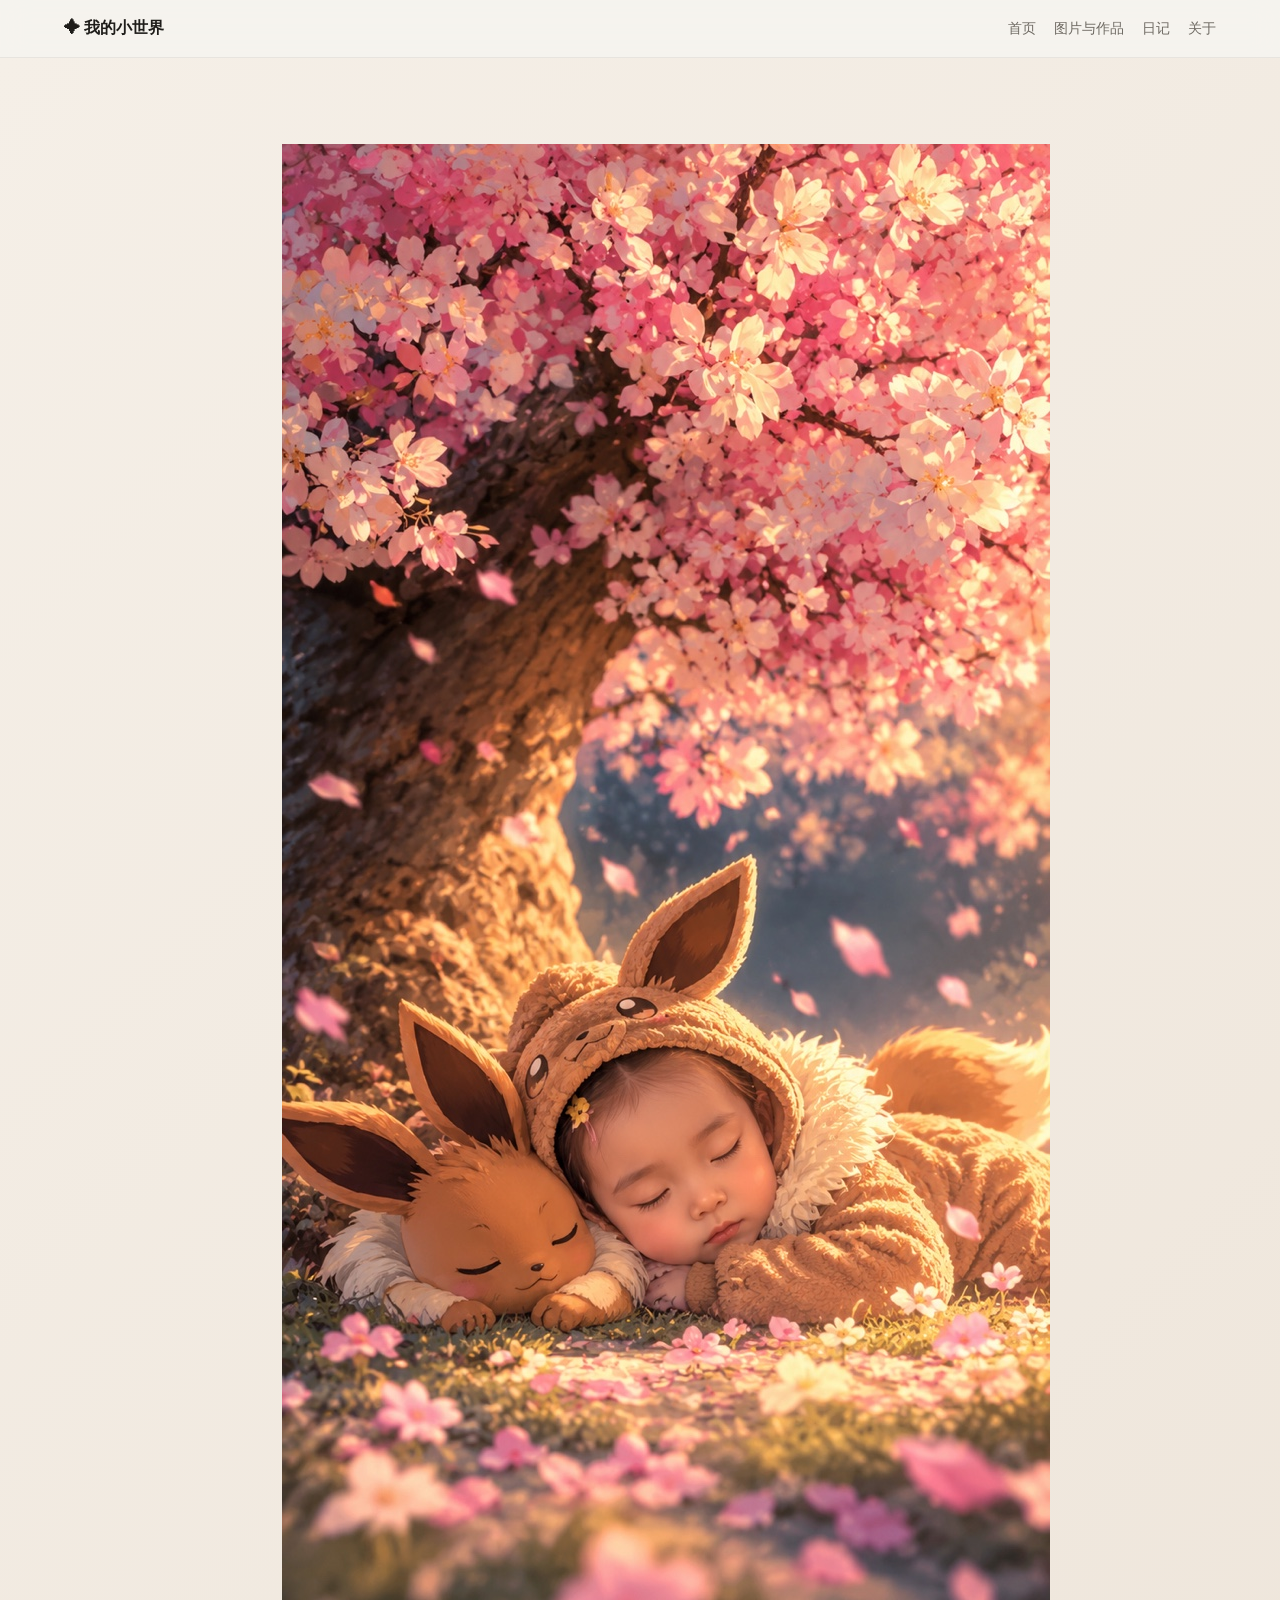
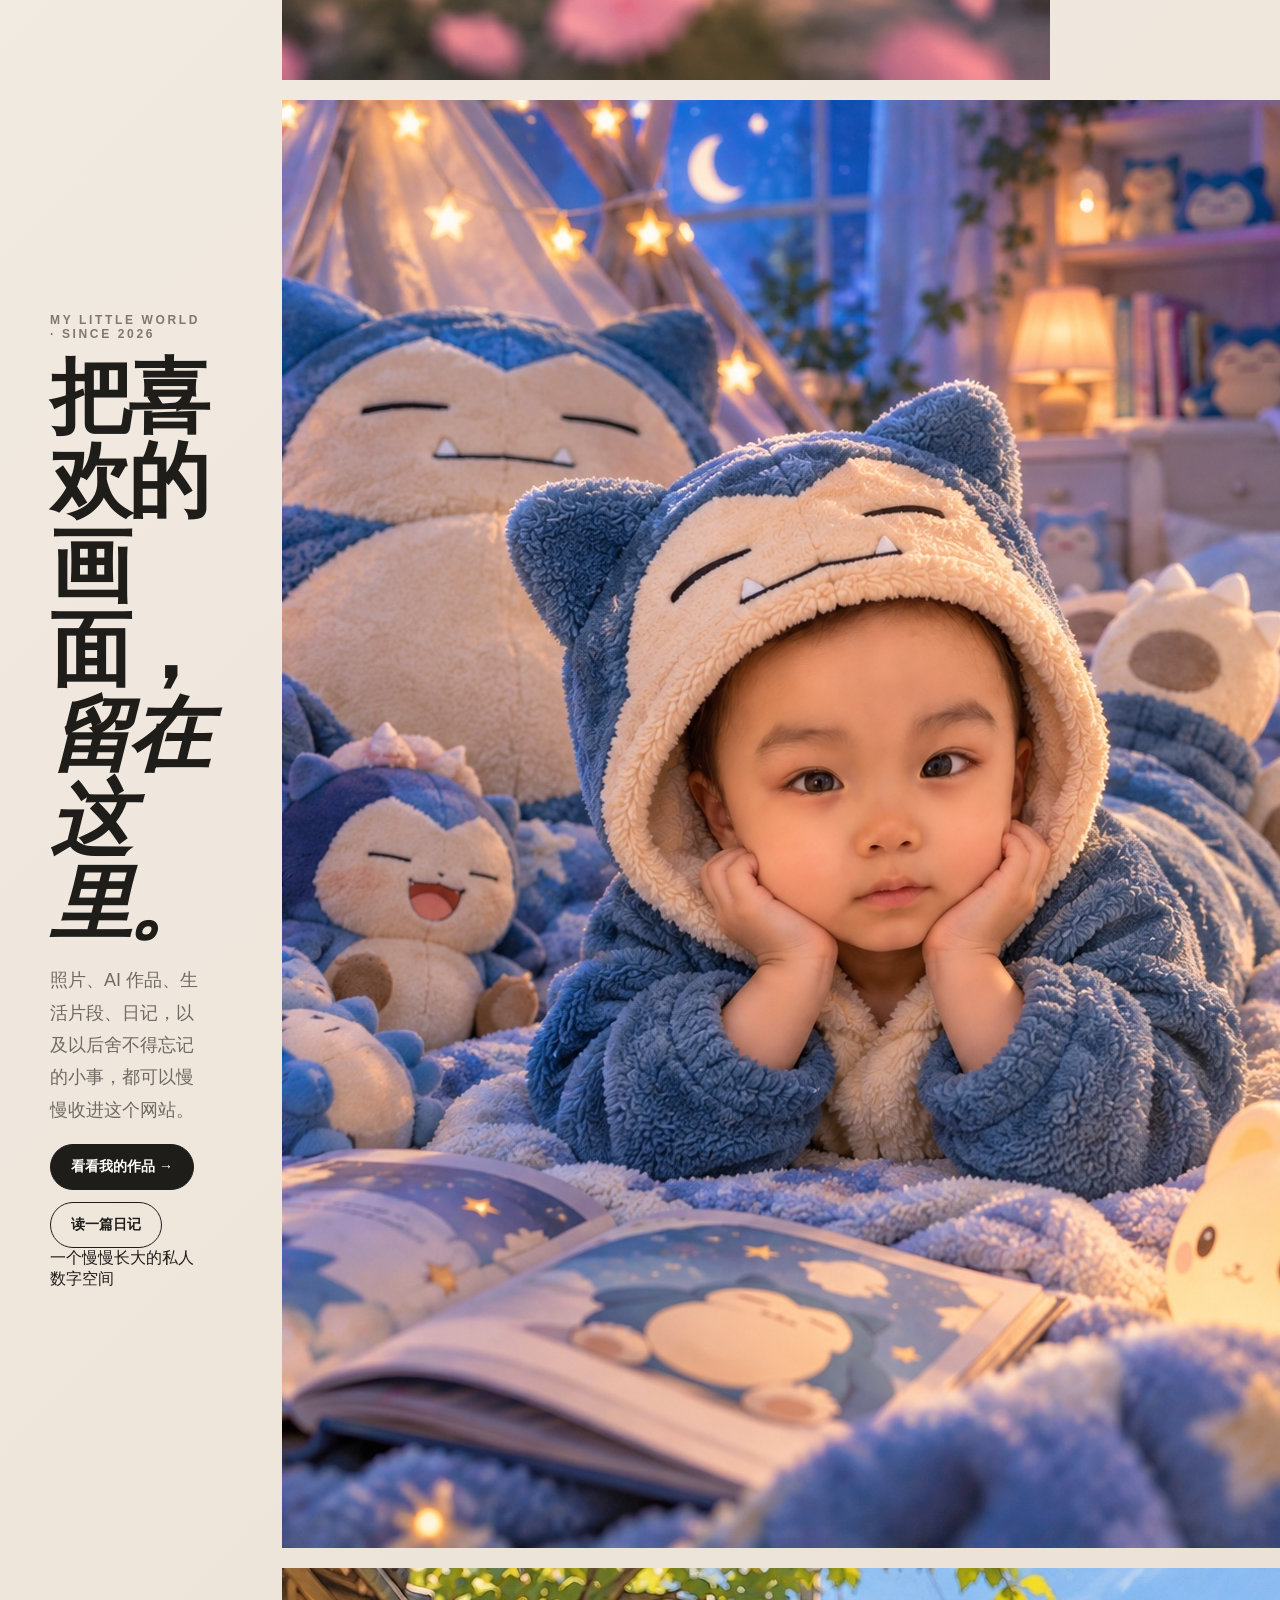
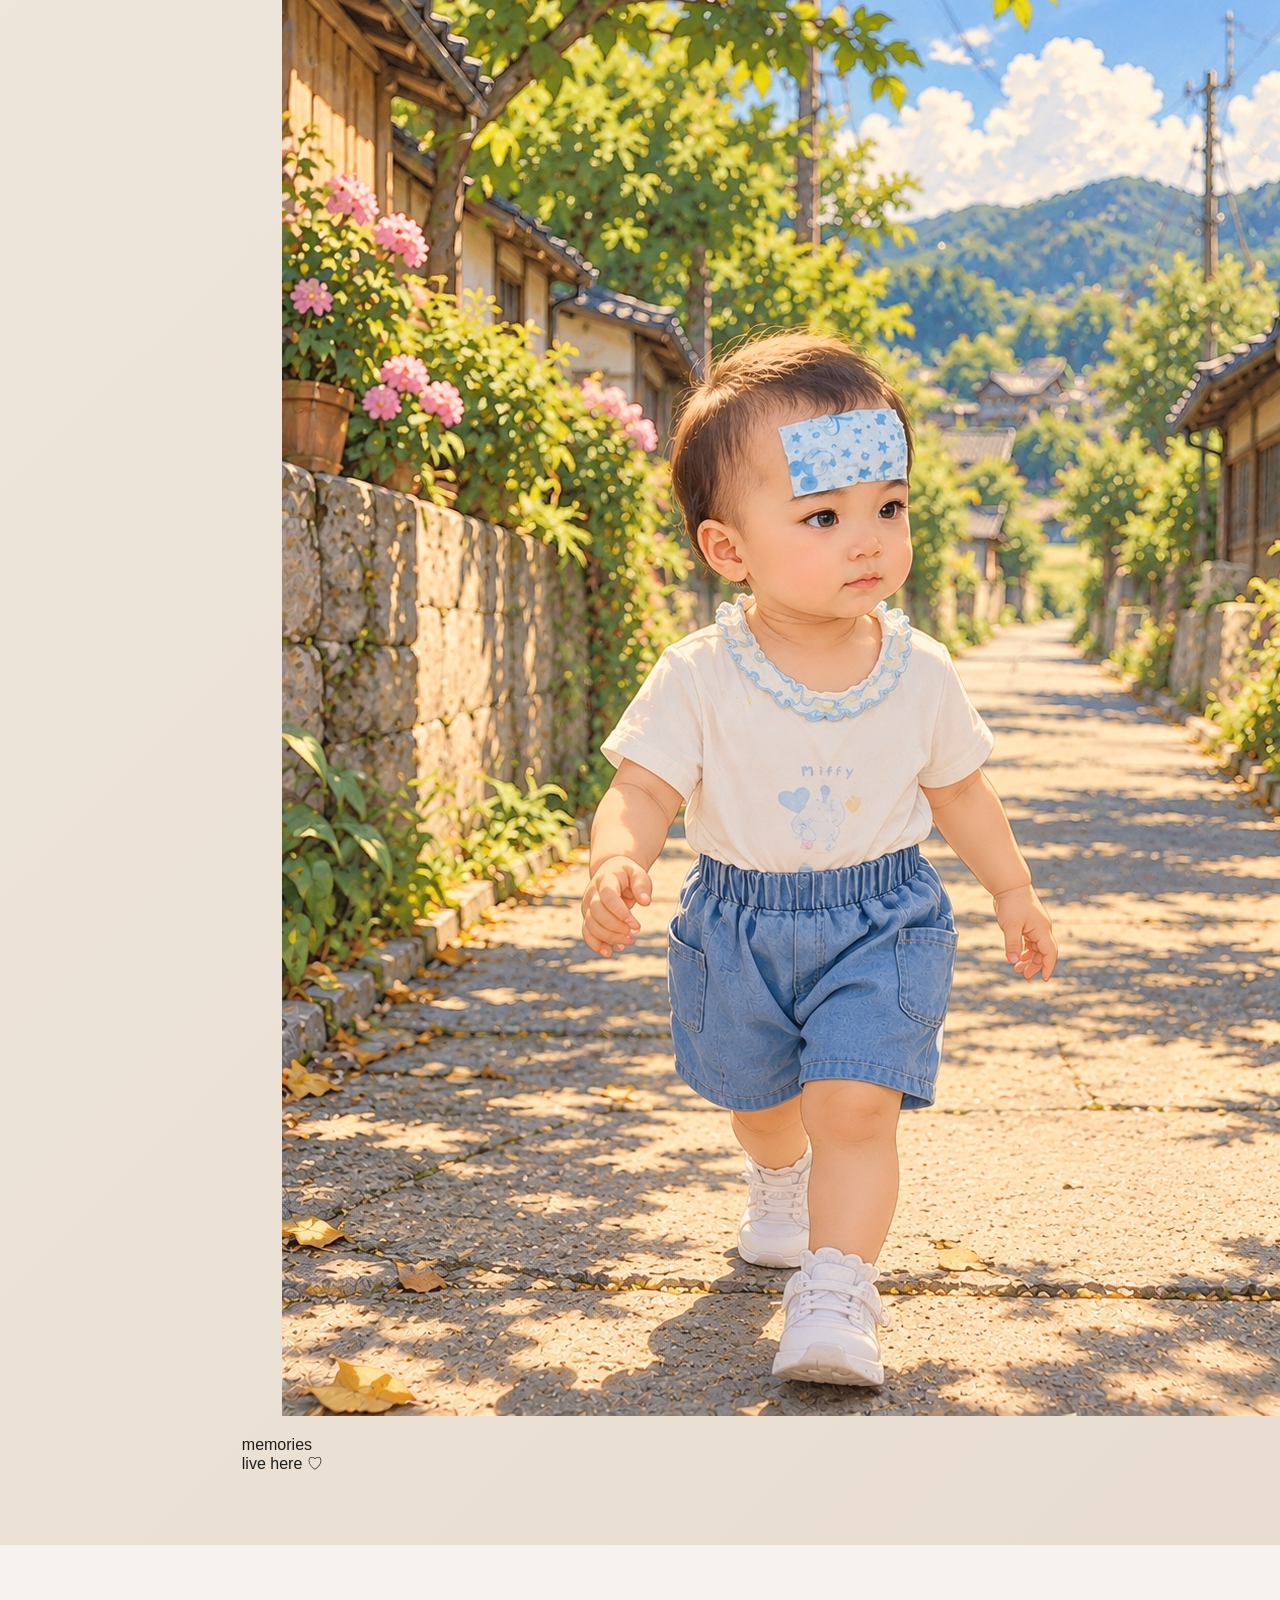
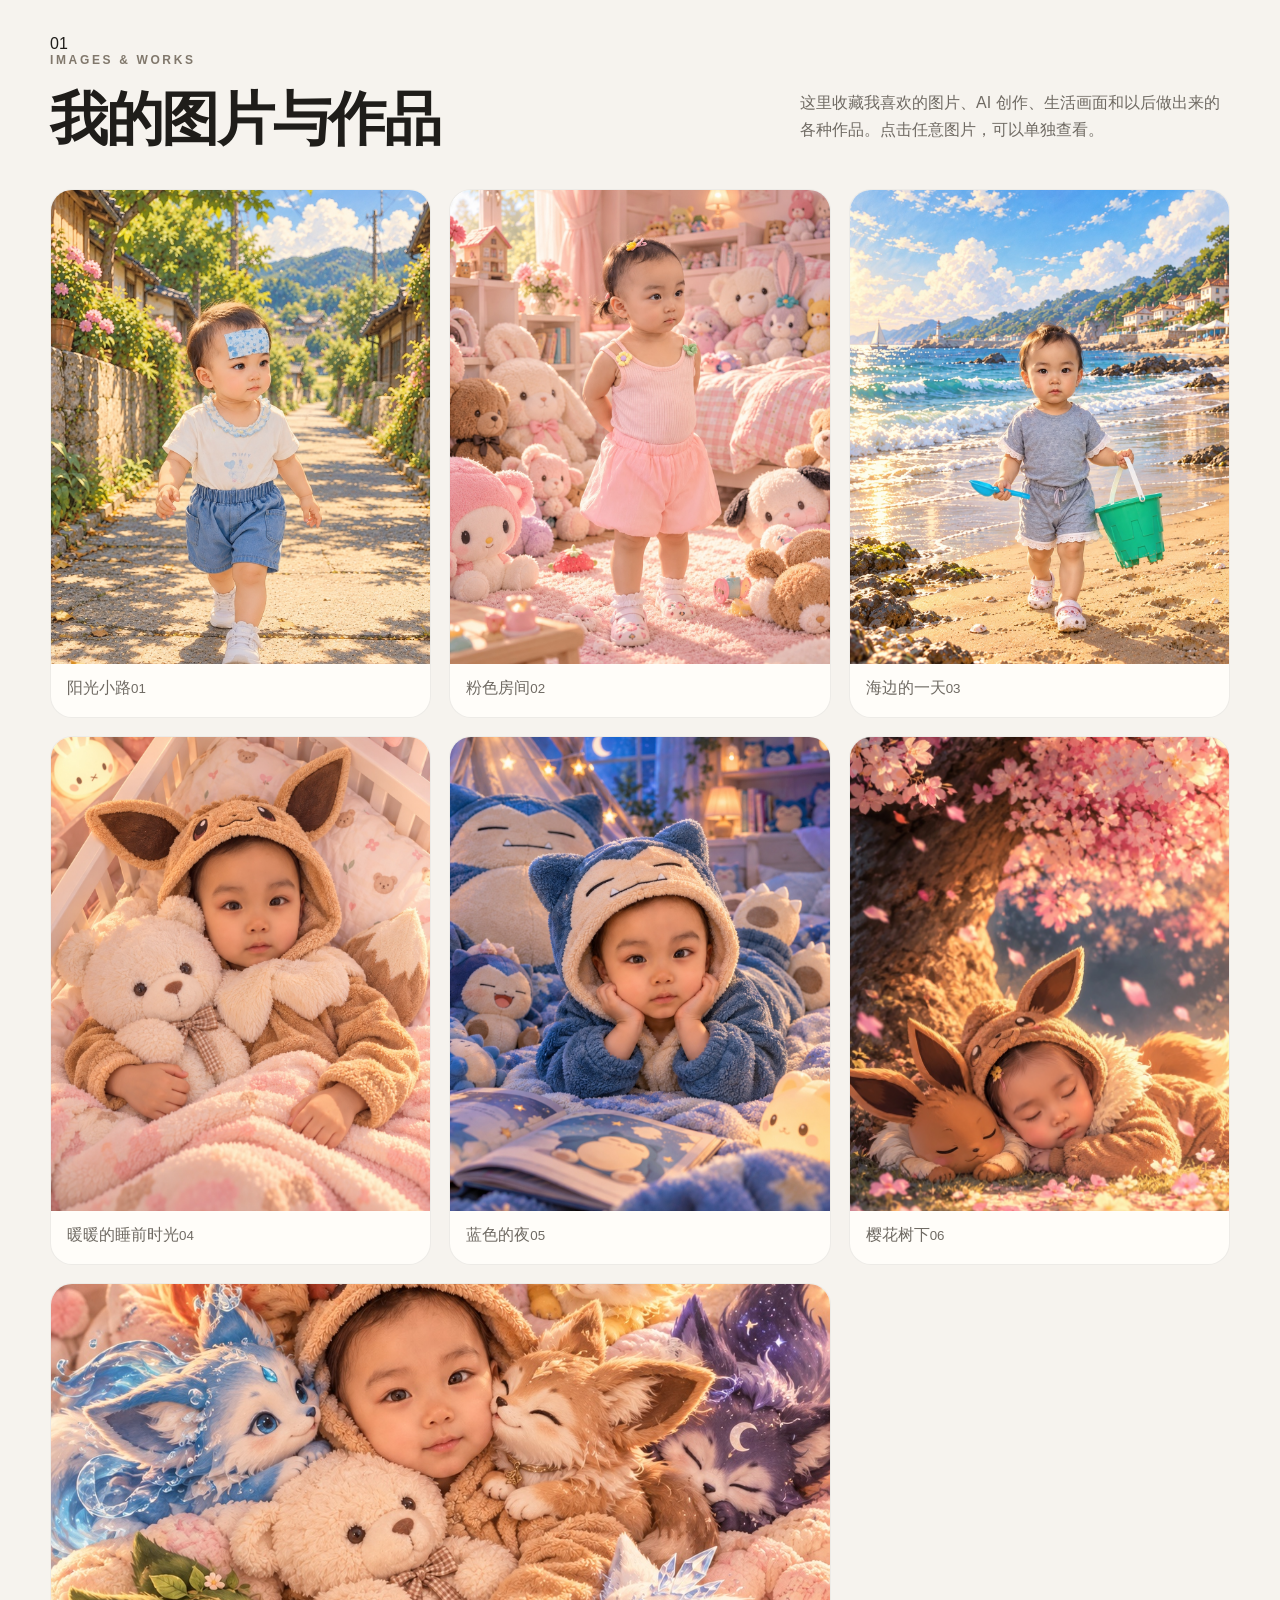
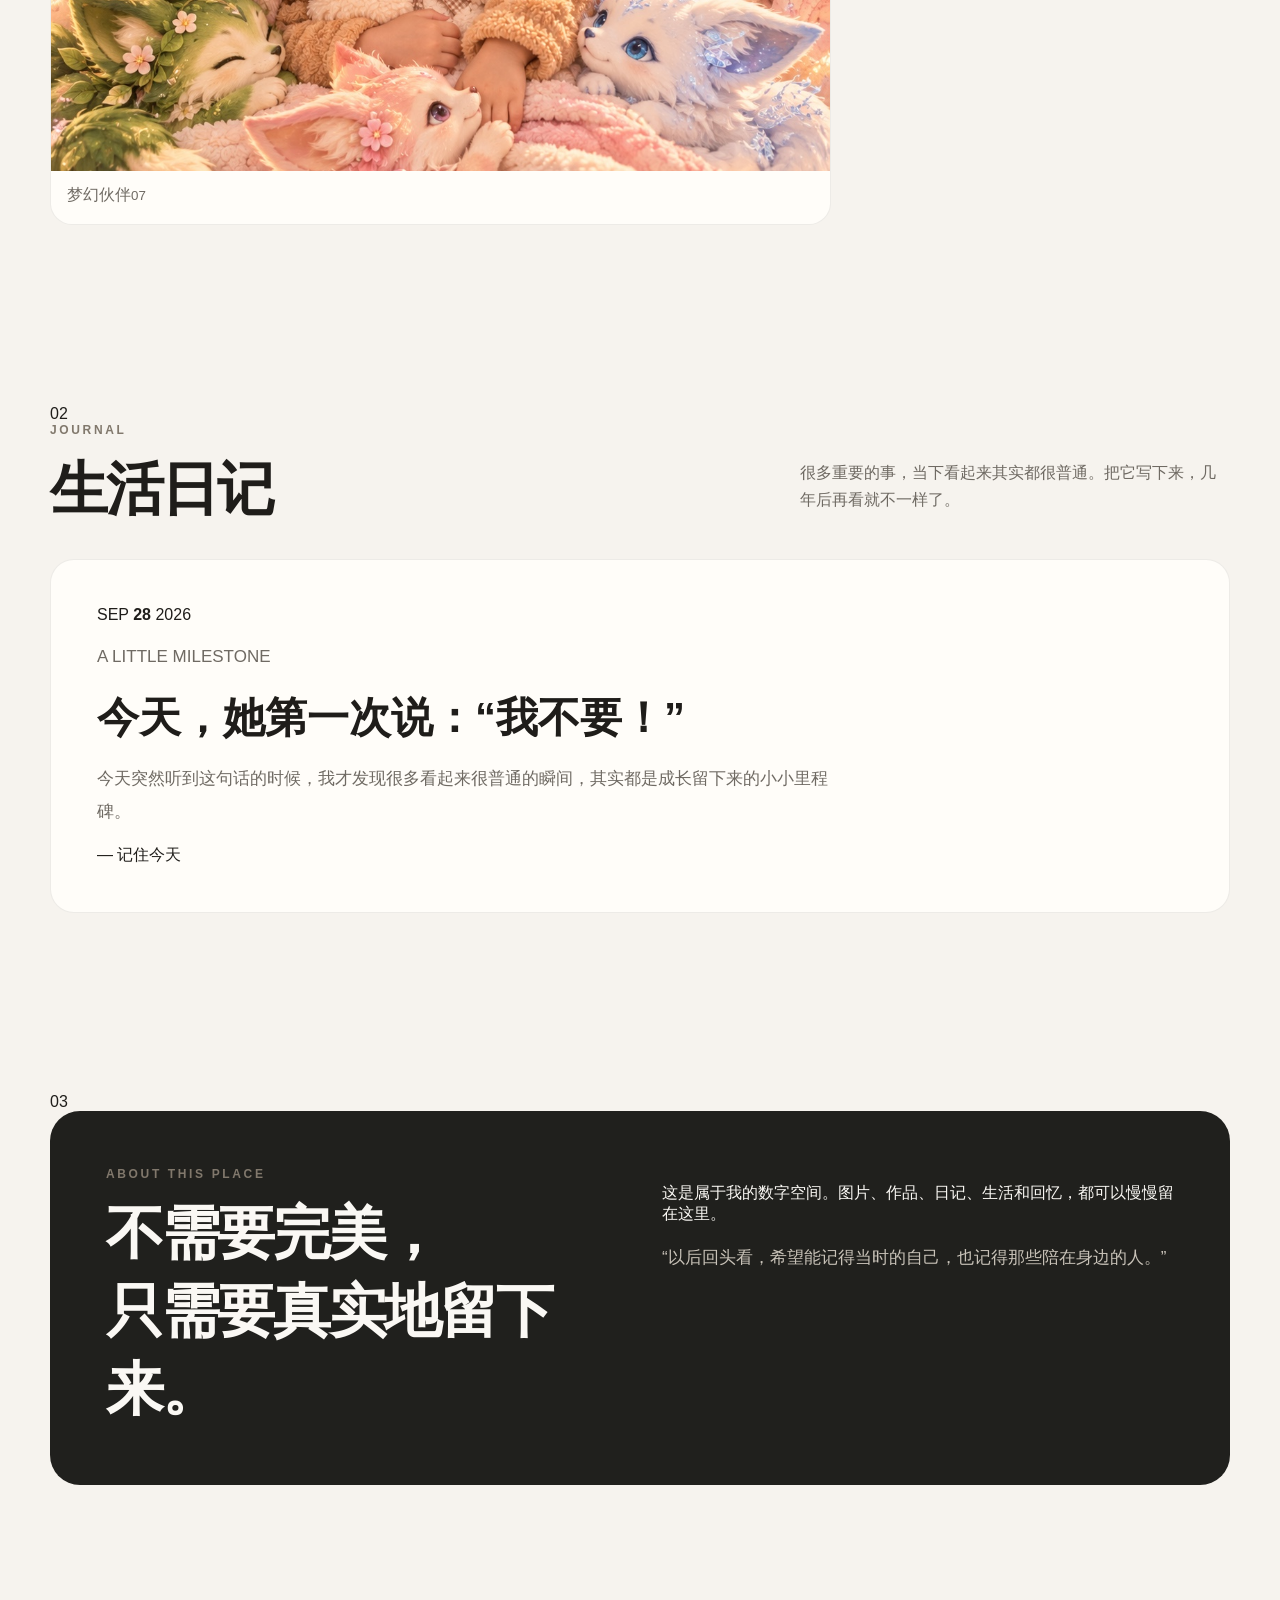
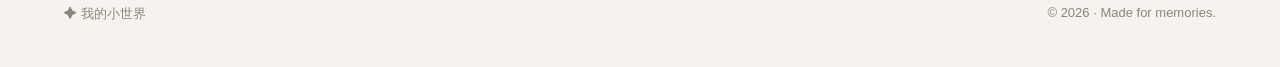
==== index.html @ b2eed7cb "Redesign homepage with a warm editorial scrapbook style" ====
<!doctype html>
<html lang="zh-CN">
<head>
  <meta charset="utf-8" />
  <meta name="viewport" content="width=device-width, initial-scale=1" />
  <meta name="theme-color" content="#f3eee7" />
  <title>我的小世界</title>
  <meta name="description" content="图片、作品、日记与生活记录。" />
  <link rel="stylesheet" href="styles.css" />
</head>
<body>
  <header class="site-header">
    <a class="brand" href="#home">
      <span class="brand-mark">✦</span>
      <span>我的小世界</span>
    </a>
    <nav>
      <a href="#home">首页</a>
      <a href="#gallery">图片与作品</a>
      <a href="#journal">日记</a>
      <a href="#about">关于</a>
    </nav>
  </header>

  <main>
    <section id="home" class="hero">
      <div class="hero-glow glow-one"></div>
      <div class="hero-glow glow-two"></div>
      <div class="hero-grid">
        <div class="hero-copybox">
          <p class="eyebrow">MY LITTLE WORLD · SINCE 2026</p>
          <h1>把喜欢的画面，<br><em>留在这里。</em></h1>
          <p class="hero-copy">照片、AI 作品、生活片段、日记，以及以后舍不得忘记的小事，都可以慢慢收进这个网站。</p>
          <div class="hero-actions">
            <a class="btn primary" href="#gallery">看看我的作品 <span>→</span></a>
            <a class="btn ghost" href="#journal">读一篇日记</a>
          </div>
          <div class="hero-note">
            <span class="hero-note-dot"></span>
            <span>一个慢慢长大的私人数字空间</span>
          </div>
        </div>

        <div class="hero-collage" aria-label="作品预览">
          <figure class="collage-card card-main"><img src="cherry-blossom.jpeg" alt="樱花树下"></figure>
          <figure class="collage-card card-small card-top"><img src="blue-night.jpeg" alt="蓝色的夜"></figure>
          <figure class="collage-card card-small card-bottom"><img src="sunny-village.jpeg" alt="阳光小路"></figure>
          <span class="collage-sticker">memories<br>live here ♡</span>
        </div>
      </div>
    </section>

    <section id="gallery" class="section gallery-section">
      <div class="section-number">01</div>
      <div class="section-head">
        <div>
          <p class="eyebrow">IMAGES & WORKS</p>
          <h2>我的图片与作品</h2>
        </div>
        <p>这里收藏我喜欢的图片、AI 创作、生活画面和以后做出来的各种作品。点击任意图片，可以单独查看。</p>
      </div>

      <div class="gallery-grid">
        <figure class="photo-card tall"><div class="image-wrap"><img src="sunny-village.jpeg" alt="阳光小路"></div><figcaption><span>阳光小路</span><small>01</small></figcaption></figure>
        <figure class="photo-card"><div class="image-wrap"><img src="pink-room.jpeg" alt="粉色房间"></div><figcaption><span>粉色房间</span><small>02</small></figcaption></figure>
        <figure class="photo-card"><div class="image-wrap"><img src="beach-day.jpeg" alt="海边的一天"></div><figcaption><span>海边的一天</span><small>03</small></figcaption></figure>
        <figure class="photo-card"><div class="image-wrap"><img src="cozy-bed.jpeg" alt="暖暖的睡前时光"></div><figcaption><span>暖暖的睡前时光</span><small>04</small></figcaption></figure>
        <figure class="photo-card"><div class="image-wrap"><img src="blue-night.jpeg" alt="蓝色的夜"></div><figcaption><span>蓝色的夜</span><small>05</small></figcaption></figure>
        <figure class="photo-card"><div class="image-wrap"><img src="cherry-blossom.jpeg" alt="樱花树下"></div><figcaption><span>樱花树下</span><small>06</small></figcaption></figure>
        <figure class="photo-card wide"><div class="image-wrap"><img src="fantasy-friends.jpeg" alt="梦幻伙伴"></div><figcaption><span>梦幻伙伴</span><small>07</small></figcaption></figure>
      </div>
    </section>

    <section id="journal" class="journal-section">
      <div class="section inner">
        <div class="section-number light">02</div>
        <div class="section-head">
          <div>
            <p class="eyebrow">JOURNAL</p>
            <h2>生活日记</h2>
          </div>
          <p>很多重要的事，当下看起来其实都很普通。把它写下来，几年后再看就不一样了。</p>
        </div>

        <article class="journal-card">
          <div class="journal-date">
            <span>SEP</span>
            <strong>28</strong>
            <span>2026</span>
          </div>
          <div class="journal-content">
            <p class="journal-kicker">A LITTLE MILESTONE</p>
            <h3>今天，她第一次说：“我不要！”</h3>
            <p>今天突然听到这句话的时候，我才发现很多看起来很普通的瞬间，其实都是成长留下来的小小里程碑。</p>
            <div class="journal-sign">— 记住今天</div>
          </div>
        </article>
      </div>
    </section>

    <section id="about" class="section about-section">
      <div class="section-number">03</div>
      <div class="about-card">
        <div>
          <p class="eyebrow">ABOUT THIS PLACE</p>
          <h2>不需要完美，<br>只需要真实地留下来。</h2>
        </div>
        <div class="about-copy">
          <p>这是属于我的数字空间。图片、作品、日记、生活和回忆，都可以慢慢留在这里。</p>
          <p class="quote">“以后回头看，希望能记得当时的自己，也记得那些陪在身边的人。”</p>
        </div>
      </div>
    </section>
  </main>

  <footer>
    <div class="footer-brand"><span>✦</span> 我的小世界</div>
    <span>© <span id="year"></span> · Made for memories.</span>
  </footer>

  <script src="script.js"></script>
</body>
</html>
---- styles.css ----
:root{--bg:#f6f3ee;--paper:#fffdf9;--ink:#1f1d1a;--muted:#6f6a63}
*{box-sizing:border-box} html{scroll-behavior:smooth}
body{margin:0;background:var(--bg);color:var(--ink);font-family:-apple-system,BlinkMacSystemFont,"Segoe UI","PingFang SC","Microsoft YaHei",sans-serif}
a{color:inherit;text-decoration:none}
.site-header{position:sticky;top:0;z-index:10;display:flex;justify-content:space-between;align-items:center;padding:18px clamp(20px,5vw,72px);background:rgba(246,243,238,.9);backdrop-filter:blur(14px);border-bottom:1px solid rgba(0,0,0,.06)}
.brand{font-weight:800} nav{display:flex;gap:18px;font-size:14px;color:var(--muted)}
.hero{padding:70px 20px;background:linear-gradient(135deg,#f5efe7,#e8ddd0)}
.hero-grid{width:min(1180px,100%);margin:auto;display:grid;grid-template-columns:1.1fr .9fr;gap:36px;align-items:center}
.eyebrow{font-size:12px;letter-spacing:.22em;font-weight:800;color:#81786c;margin:0 0 14px}
h1{font-size:clamp(42px,7vw,82px);line-height:1.03;letter-spacing:-.05em;margin:0}
.hero-copy{color:var(--muted);font-size:18px;line-height:1.8;max-width:620px}
.hero-actions{display:flex;gap:12px;flex-wrap:wrap}
.btn{padding:13px 20px;border-radius:999px;border:1px solid var(--ink);font-weight:700;font-size:14px}.btn.primary{background:var(--ink);color:white}
.hero-photo{margin:0;border-radius:30px;overflow:hidden;box-shadow:0 30px 70px rgba(0,0,0,.12)}.hero-photo img{display:block;width:100%;aspect-ratio:4/5;object-fit:cover}
.section{width:min(1180px,calc(100% - 40px));margin:auto;padding:90px 0}.section.alt{width:100%;padding:90px max(20px,calc((100vw - 1180px)/2));background:#ebe5dd}
.section-head{display:flex;justify-content:space-between;gap:30px;align-items:end;margin-bottom:30px}.section-head h2,.about-card h2{margin:0;font-size:clamp(34px,5vw,58px);letter-spacing:-.04em}.section-head>p{max-width:430px;color:var(--muted);line-height:1.7}
.gallery-grid{display:grid;grid-template-columns:repeat(3,1fr);gap:18px}.photo-card{margin:0;border-radius:22px;overflow:hidden;background:var(--paper);border:1px solid rgba(0,0,0,.07)}.photo-card img{display:block;width:100%;aspect-ratio:4/5;object-fit:cover;cursor:zoom-in;transition:transform .25s ease,opacity .25s ease}.photo-card img:hover{transform:scale(1.015);opacity:.94}.photo-card.wide{grid-column:span 2}.photo-card.wide img{aspect-ratio:8/5}figcaption{padding:14px 16px 18px;color:var(--muted)}
.journal-card{background:var(--paper);border-radius:24px;padding:clamp(24px,4vw,46px);border:1px solid rgba(0,0,0,.07)}.date{font-size:13px;letter-spacing:.13em;color:#867f77;margin-bottom:18px}.journal-card h3{margin:0 0 16px;font-size:clamp(26px,4vw,42px)}.journal-card p{max-width:760px;color:var(--muted);font-size:17px;line-height:1.9}
.about-card{display:grid;grid-template-columns:1fr 1fr;gap:44px;padding:clamp(28px,5vw,56px);background:#20201d;color:#faf8f4;border-radius:30px}.about-card p:last-child{color:#c8c2b8;line-height:1.9;font-size:17px}footer{display:flex;justify-content:space-between;padding:30px clamp(20px,5vw,72px) 44px;color:#8b847b;font-size:13px}
body.lightbox-open{overflow:hidden}.lightbox{position:fixed;inset:0;z-index:9999;display:flex;align-items:center;justify-content:center;background:rgba(8,8,8,.94);opacity:0;visibility:hidden;transition:opacity .2s ease,visibility .2s ease}.lightbox.open{opacity:1;visibility:visible}.lightbox-stage{max-width:calc(100vw - 150px);max-height:calc(100vh - 70px);display:flex;flex-direction:column;align-items:center;justify-content:center}.lightbox-image{display:block;max-width:100%;max-height:calc(100vh - 130px);object-fit:contain;border-radius:8px;box-shadow:0 20px 70px rgba(0,0,0,.45)}.lightbox-caption{color:#fff;margin-top:13px;font-size:15px}.lightbox-counter{color:rgba(255,255,255,.58);margin-top:5px;font-size:12px}.lightbox-close,.lightbox-nav{position:absolute;border:0;background:rgba(255,255,255,.1);color:#fff;cursor:pointer;display:grid;place-items:center;backdrop-filter:blur(8px)}.lightbox-close{right:22px;top:20px;width:46px;height:46px;border-radius:50%;font-size:34px;line-height:1}.lightbox-nav{top:50%;transform:translateY(-50%);width:52px;height:72px;border-radius:16px;font-size:52px;font-weight:200}.lightbox-prev{left:22px}.lightbox-next{right:22px}.lightbox-close:hover,.lightbox-nav:hover{background:rgba(255,255,255,.2)}
@media(max-width:760px){nav{gap:11px;font-size:12px}.hero-grid{grid-template-columns:1fr}.section-head{display:block}.gallery-grid{grid-template-columns:1fr}.photo-card.wide{grid-column:auto}.photo-card.wide img{aspect-ratio:4/5}.about-card{grid-template-columns:1fr}.lightbox-stage{max-width:calc(100vw - 24px);max-height:calc(100vh - 80px)}.lightbox-image{max-height:calc(100vh - 150px)}.lightbox-nav{width:44px;height:60px;font-size:42px;background:rgba(0,0,0,.35)}.lightbox-prev{left:8px}.lightbox-next{right:8px}.lightbox-close{right:12px;top:12px}}
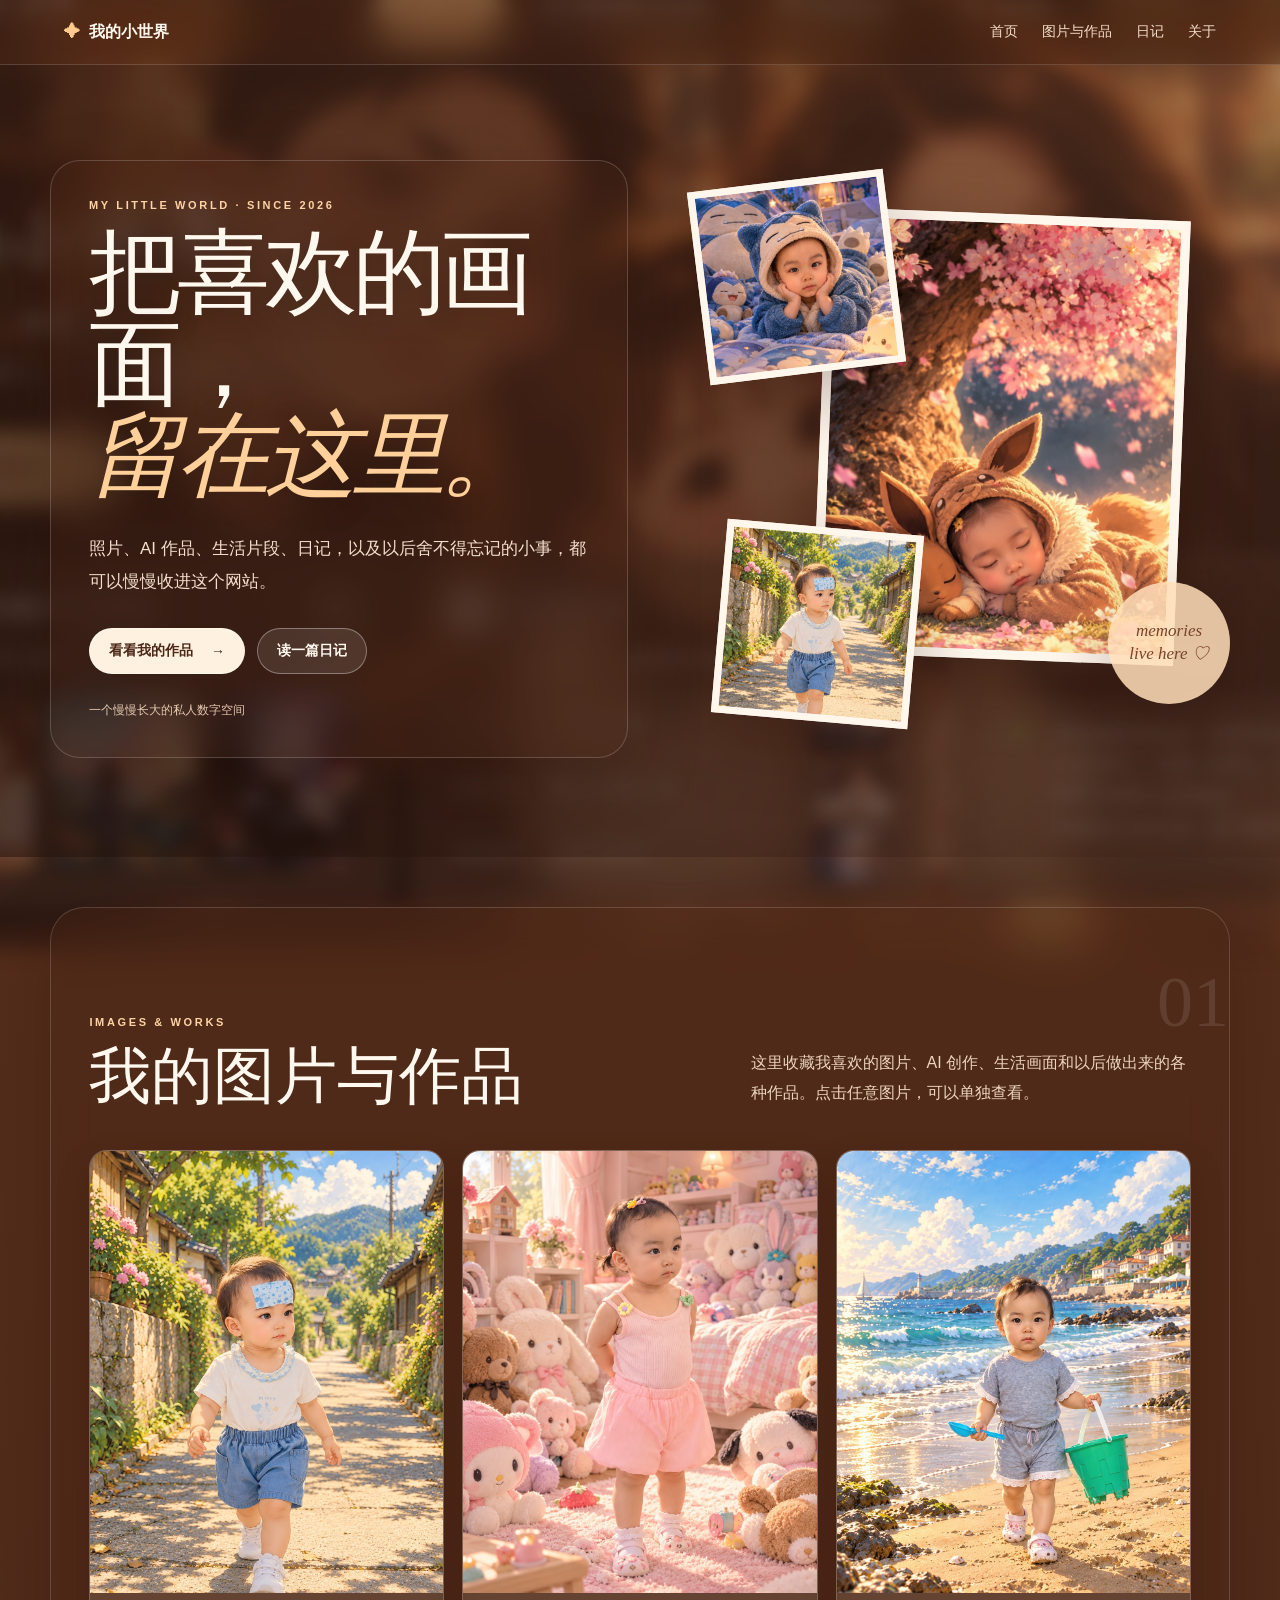
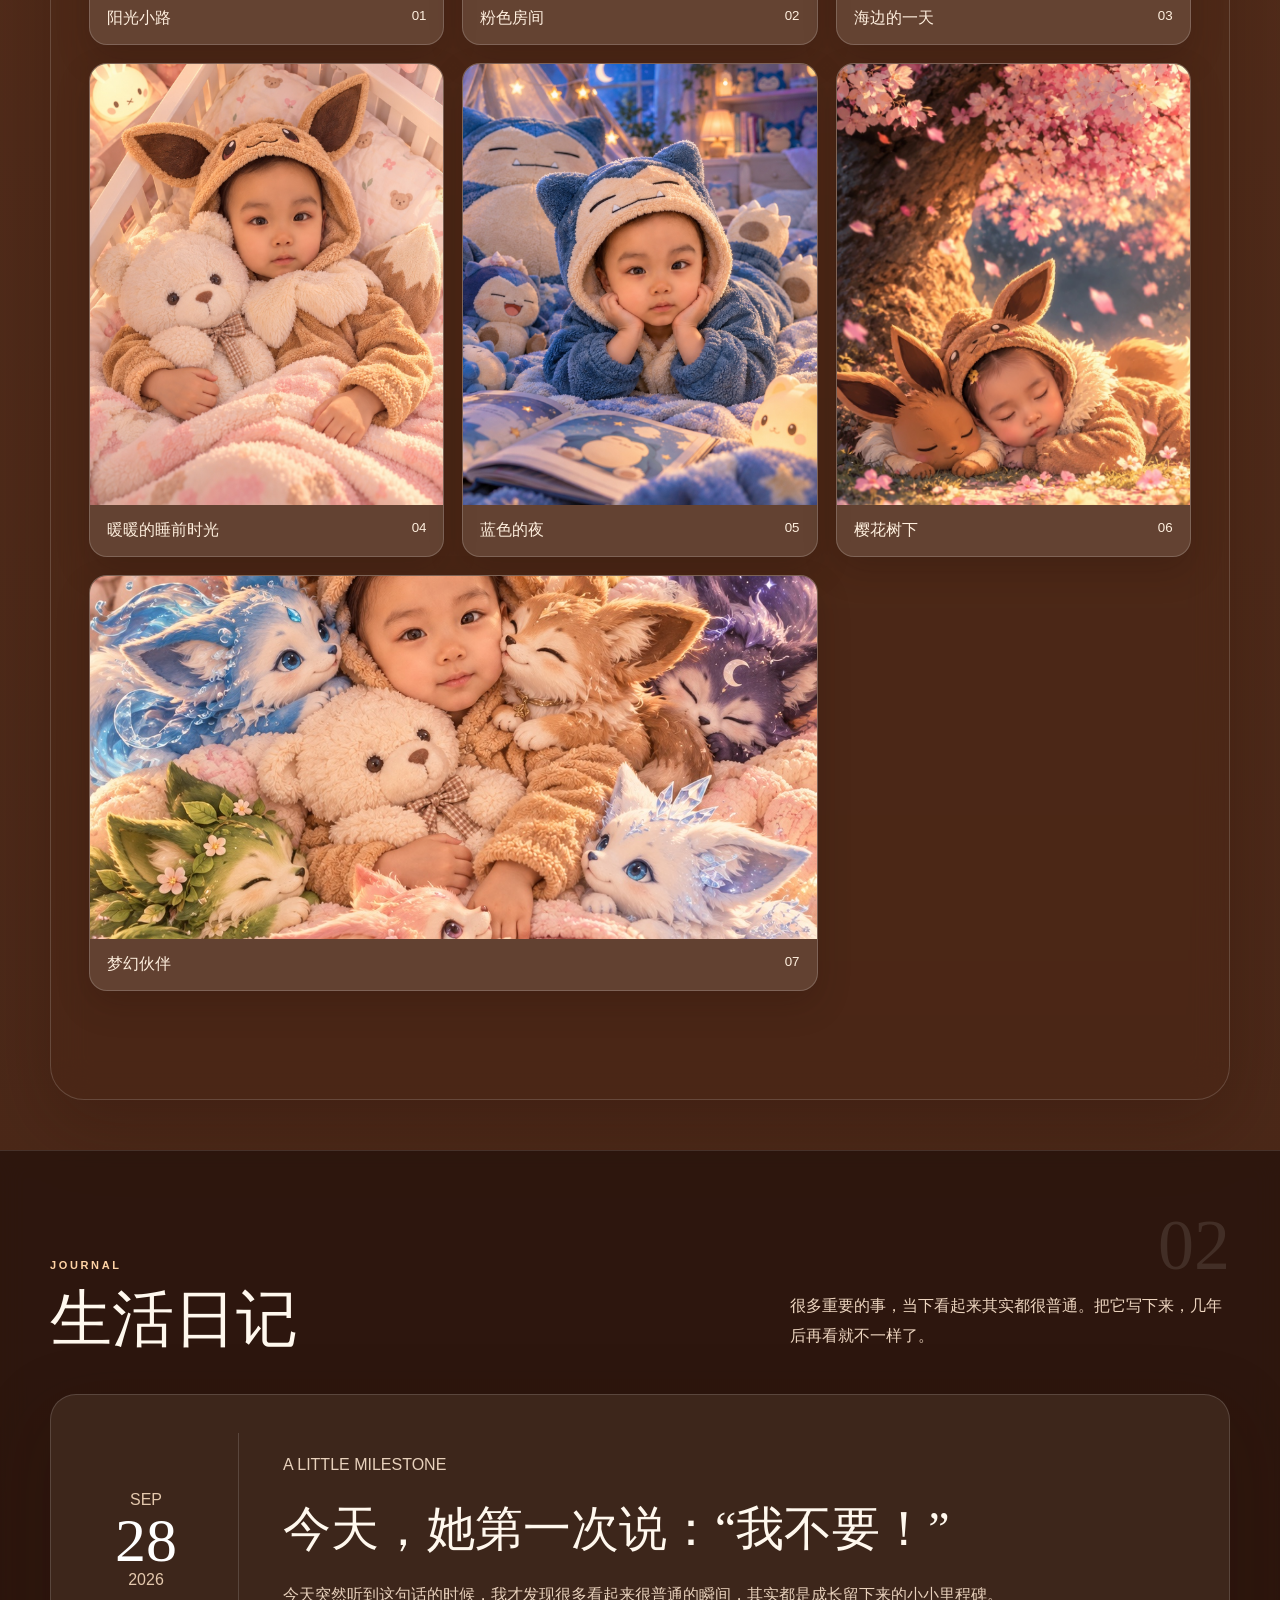
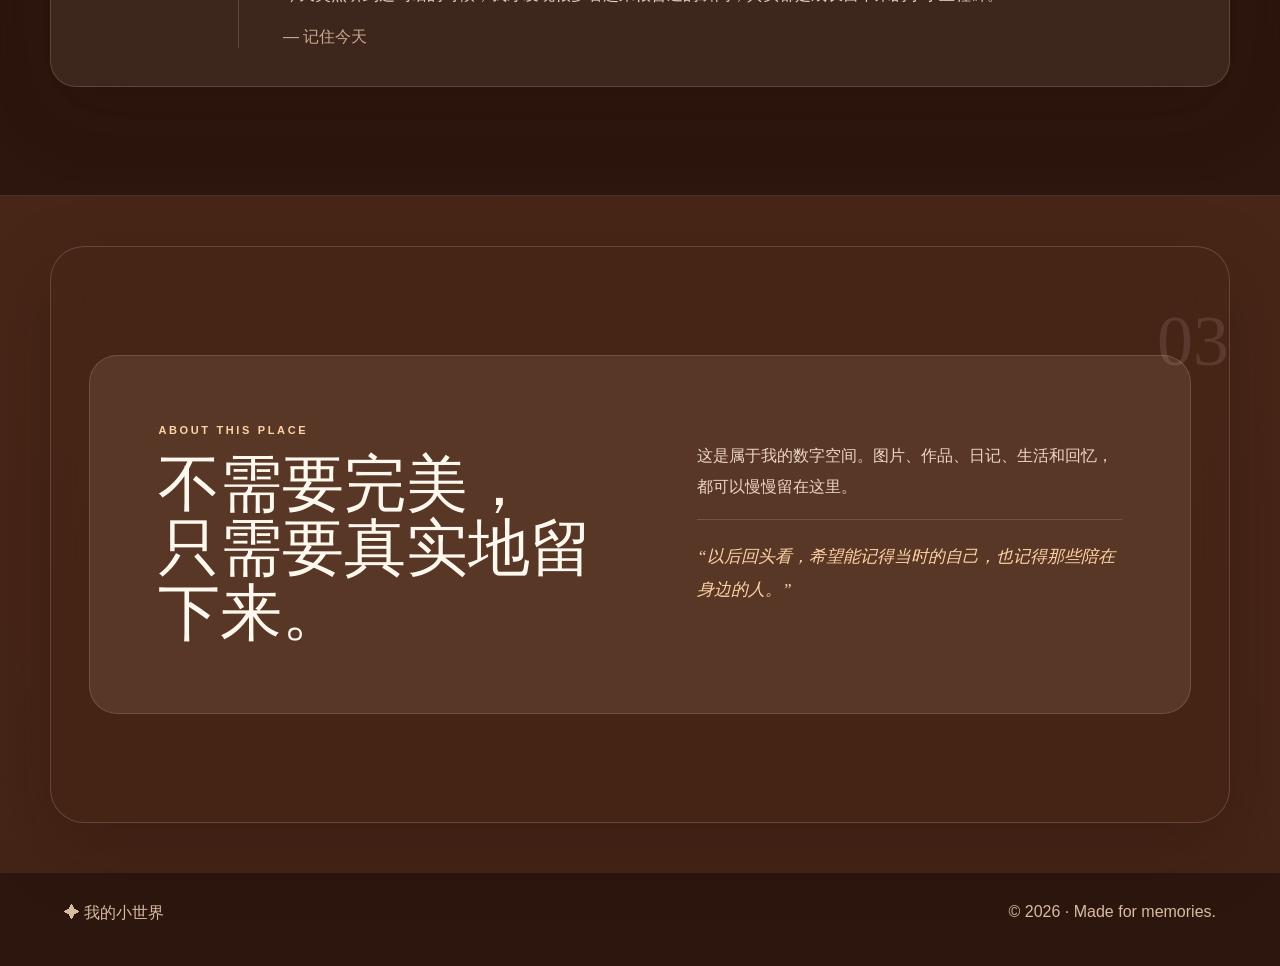
==== commit 075c049d: "Add Google Analytics to My Little World" ====
--- a/index.html
+++ b/index.html
@@ -1,6 +1,14 @@
 <!doctype html>
 <html lang="zh-CN">
 <head>
+  <!-- Google tag (gtag.js) -->
+  <script async src="https://www.googletagmanager.com/gtag/js?id=G-ZQSXD8Y7DF"></script>
+  <script>
+    window.dataLayer = window.dataLayer || [];
+    function gtag(){dataLayer.push(arguments);}
+    gtag('js', new Date());
+    gtag('config', 'G-ZQSXD8Y7DF');
+  </script>
   <meta charset="utf-8" />
   <meta name="viewport" content="width=device-width, initial-scale=1" />
   <meta name="theme-color" content="#f3eee7" />
--- a/styles.css
+++ b/styles.css
@@ -1,21 +1,2 @@
-:root{--bg:#f6f3ee;--paper:#fffdf9;--ink:#1f1d1a;--muted:#6f6a63}
-*{box-sizing:border-box} html{scroll-behavior:smooth}
-body{margin:0;background:var(--bg);color:var(--ink);font-family:-apple-system,BlinkMacSystemFont,"Segoe UI","PingFang SC","Microsoft YaHei",sans-serif}
-a{color:inherit;text-decoration:none}
-.site-header{position:sticky;top:0;z-index:10;display:flex;justify-content:space-between;align-items:center;padding:18px clamp(20px,5vw,72px);background:rgba(246,243,238,.9);backdrop-filter:blur(14px);border-bottom:1px solid rgba(0,0,0,.06)}
-.brand{font-weight:800} nav{display:flex;gap:18px;font-size:14px;color:var(--muted)}
-.hero{padding:70px 20px;background:linear-gradient(135deg,#f5efe7,#e8ddd0)}
-.hero-grid{width:min(1180px,100%);margin:auto;display:grid;grid-template-columns:1.1fr .9fr;gap:36px;align-items:center}
-.eyebrow{font-size:12px;letter-spacing:.22em;font-weight:800;color:#81786c;margin:0 0 14px}
-h1{font-size:clamp(42px,7vw,82px);line-height:1.03;letter-spacing:-.05em;margin:0}
-.hero-copy{color:var(--muted);font-size:18px;line-height:1.8;max-width:620px}
-.hero-actions{display:flex;gap:12px;flex-wrap:wrap}
-.btn{padding:13px 20px;border-radius:999px;border:1px solid var(--ink);font-weight:700;font-size:14px}.btn.primary{background:var(--ink);color:white}
-.hero-photo{margin:0;border-radius:30px;overflow:hidden;box-shadow:0 30px 70px rgba(0,0,0,.12)}.hero-photo img{display:block;width:100%;aspect-ratio:4/5;object-fit:cover}
-.section{width:min(1180px,calc(100% - 40px));margin:auto;padding:90px 0}.section.alt{width:100%;padding:90px max(20px,calc((100vw - 1180px)/2));background:#ebe5dd}
-.section-head{display:flex;justify-content:space-between;gap:30px;align-items:end;margin-bottom:30px}.section-head h2,.about-card h2{margin:0;font-size:clamp(34px,5vw,58px);letter-spacing:-.04em}.section-head>p{max-width:430px;color:var(--muted);line-height:1.7}
-.gallery-grid{display:grid;grid-template-columns:repeat(3,1fr);gap:18px}.photo-card{margin:0;border-radius:22px;overflow:hidden;background:var(--paper);border:1px solid rgba(0,0,0,.07)}.photo-card img{display:block;width:100%;aspect-ratio:4/5;object-fit:cover;cursor:zoom-in;transition:transform .25s ease,opacity .25s ease}.photo-card img:hover{transform:scale(1.015);opacity:.94}.photo-card.wide{grid-column:span 2}.photo-card.wide img{aspect-ratio:8/5}figcaption{padding:14px 16px 18px;color:var(--muted)}
-.journal-card{background:var(--paper);border-radius:24px;padding:clamp(24px,4vw,46px);border:1px solid rgba(0,0,0,.07)}.date{font-size:13px;letter-spacing:.13em;color:#867f77;margin-bottom:18px}.journal-card h3{margin:0 0 16px;font-size:clamp(26px,4vw,42px)}.journal-card p{max-width:760px;color:var(--muted);font-size:17px;line-height:1.9}
-.about-card{display:grid;grid-template-columns:1fr 1fr;gap:44px;padding:clamp(28px,5vw,56px);background:#20201d;color:#faf8f4;border-radius:30px}.about-card p:last-child{color:#c8c2b8;line-height:1.9;font-size:17px}footer{display:flex;justify-content:space-between;padding:30px clamp(20px,5vw,72px) 44px;color:#8b847b;font-size:13px}
-body.lightbox-open{overflow:hidden}.lightbox{position:fixed;inset:0;z-index:9999;display:flex;align-items:center;justify-content:center;background:rgba(8,8,8,.94);opacity:0;visibility:hidden;transition:opacity .2s ease,visibility .2s ease}.lightbox.open{opacity:1;visibility:visible}.lightbox-stage{max-width:calc(100vw - 150px);max-height:calc(100vh - 70px);display:flex;flex-direction:column;align-items:center;justify-content:center}.lightbox-image{display:block;max-width:100%;max-height:calc(100vh - 130px);object-fit:contain;border-radius:8px;box-shadow:0 20px 70px rgba(0,0,0,.45)}.lightbox-caption{color:#fff;margin-top:13px;font-size:15px}.lightbox-counter{color:rgba(255,255,255,.58);margin-top:5px;font-size:12px}.lightbox-close,.lightbox-nav{position:absolute;border:0;background:rgba(255,255,255,.1);color:#fff;cursor:pointer;display:grid;place-items:center;backdrop-filter:blur(8px)}.lightbox-close{right:22px;top:20px;width:46px;height:46px;border-radius:50%;font-size:34px;line-height:1}.lightbox-nav{top:50%;transform:translateY(-50%);width:52px;height:72px;border-radius:16px;font-size:52px;font-weight:200}.lightbox-prev{left:22px}.lightbox-next{right:22px}.lightbox-close:hover,.lightbox-nav:hover{background:rgba(255,255,255,.2)}
-@media(max-width:760px){nav{gap:11px;font-size:12px}.hero-grid{grid-template-columns:1fr}.section-head{display:block}.gallery-grid{grid-template-columns:1fr}.photo-card.wide{grid-column:auto}.photo-card.wide img{aspect-ratio:4/5}.about-card{grid-template-columns:1fr}.lightbox-stage{max-width:calc(100vw - 24px);max-height:calc(100vh - 80px)}.lightbox-image{max-height:calc(100vh - 150px)}.lightbox-nav{width:44px;height:60px;font-size:42px;background:rgba(0,0,0,.35)}.lightbox-prev{left:8px}.lightbox-next{right:8px}.lightbox-close{right:12px;top:12px}}
+:root{--bg:#6d3f28;--paper:rgba(255,239,219,.16);--ink:#fff8ee;--muted:#ead3bd;--accent:#ffca8e;--deep:#26150f;--shadow:0 24px 70px rgba(38,16,6,.28)}
+*{box-sizing:border-box}html{scroll-behavior:smooth}body{margin:0;color:var(--ink);font-family:-apple-system,BlinkMacSystemFont,"Segoe UI","PingFang SC","Microsoft YaHei",sans-serif;-webkit-font-smoothing:antialiased;background:linear-gradient(rgba(60,27,12,.42),rgba(45,21,12,.64)),url("4ae4c92c-5fd6-4994-bdd6-aa81bae4663e.png") center/cover fixed no-repeat,#6d3f28}body::before{content:"";position:fixed;inset:-25px;z-index:-1;background:linear-gradient(rgba(88,43,20,.34),rgba(37,17,10,.62)),url("4ae4c92c-5fd6-4994-bdd6-aa81bae4663e.png") center/cover no-repeat;filter:blur(9px) saturate(.9);transform:scale(1.05)}a{color:inherit;text-decoration:none}img{max-width:100%}.site-header{position:sticky;top:0;z-index:50;display:flex;align-items:center;justify-content:space-between;padding:17px clamp(20px,5vw,72px);background:rgba(54,28,18,.42);backdrop-filter:blur(20px) saturate(130%);border-bottom:1px solid rgba(255,255,255,.14)}.brand{display:flex;align-items:center;gap:9px;font-weight:800}.brand-mark{color:var(--accent)}nav{display:flex;gap:24px;font-size:14px;color:#f5dfcb}nav a{padding:6px 0}.hero{min-height:88vh;display:grid;align-items:center;padding:80px 20px 96px;background:linear-gradient(90deg,rgba(36,17,10,.52),rgba(70,35,18,.16));position:relative;overflow:hidden}.hero-grid{width:min(1180px,100%);margin:auto;display:grid;grid-template-columns:1fr .92fr;gap:70px;align-items:center}.hero-copybox{padding:38px;border:1px solid rgba(255,255,255,.18);border-radius:30px;background:rgba(75,38,22,.25);backdrop-filter:blur(16px);box-shadow:var(--shadow)}.eyebrow{margin:0 0 16px;font-size:11px;font-weight:800;letter-spacing:.24em;color:#ffd3a5}h1,h2,h3{font-family:Georgia,"Times New Roman","Songti SC",serif}h1{margin:0;font-size:clamp(52px,7.3vw,94px);line-height:.98;letter-spacing:-.055em;font-weight:500;text-shadow:0 5px 30px rgba(0,0,0,.24)}h1 em{font-style:italic;color:#ffd09a}.hero-copy{max-width:600px;margin:30px 0;color:#f4dfcc;font-size:17px;line-height:1.95}.hero-actions{display:flex;gap:12px;flex-wrap:wrap}.btn{display:inline-flex;align-items:center;gap:18px;justify-content:center;padding:13px 19px;border-radius:999px;border:1px solid rgba(255,255,255,.35);font-size:14px;font-weight:750}.btn.primary{background:#fff1df;color:#4c2818}.btn.ghost{background:rgba(255,255,255,.10)}.hero-note{margin-top:28px;font-size:12px;color:#e5c9ae}.hero-collage{position:relative;min-height:570px}.collage-card{position:absolute;margin:0;overflow:hidden;background:#fff4e8;border:9px solid rgba(255,247,237,.92);box-shadow:var(--shadow)}.collage-card img{width:100%;height:100%;display:block;object-fit:cover}.card-main{width:68%;height:78%;right:9%;top:7%;transform:rotate(2.3deg)}.card-small{width:37%;height:34%;border-width:7px}.card-top{left:0;top:1%;transform:rotate(-7deg)}.card-bottom{left:4%;bottom:4%;transform:rotate(5deg)}.collage-sticker{position:absolute;right:0;bottom:7%;display:grid;place-items:center;width:122px;height:122px;border-radius:50%;background:rgba(255,222,184,.86);color:#77452e;text-align:center;font:italic 17px/1.35 Georgia,serif;box-shadow:var(--shadow)}.section{position:relative;width:min(1180px,calc(100% - 40px));margin:auto;padding:108px 0}.section-head{display:flex;justify-content:space-between;gap:42px;align-items:end;margin-bottom:42px}.section-head h2,.about-card h2{margin:0;font-size:clamp(38px,5vw,62px);line-height:1.04;font-weight:500}.section-head>p{max-width:440px;margin:0;color:#ecd4bf;line-height:1.9}.section-number{position:absolute;right:0;top:58px;font:500 72px/1 Georgia,serif;color:rgba(255,255,255,.1)}.gallery-section,.about-section{padding-left:clamp(20px,3vw,42px);padding-right:clamp(20px,3vw,42px);margin-top:50px;margin-bottom:50px;border:1px solid rgba(255,255,255,.16);border-radius:34px;background:rgba(73,37,22,.30);backdrop-filter:blur(18px);box-shadow:var(--shadow)}.gallery-grid{display:grid;grid-template-columns:repeat(12,1fr);gap:18px}.photo-card{grid-column:span 4;margin:0;overflow:hidden;border-radius:18px;background:rgba(255,243,229,.13);border:1px solid rgba(255,255,255,.18);box-shadow:0 14px 34px rgba(31,12,5,.2);transition:.25s}.photo-card:hover{transform:translateY(-4px)}.photo-card.wide{grid-column:span 8}.image-wrap{overflow:hidden}.photo-card img{display:block;width:100%;aspect-ratio:4/5;object-fit:cover;cursor:zoom-in;transition:transform .4s}.photo-card:hover img{transform:scale(1.025)}.photo-card.wide img{aspect-ratio:2/1}figcaption{display:flex;justify-content:space-between;padding:15px 17px;color:#fff0df}.journal-section{background:rgba(31,15,10,.66);backdrop-filter:blur(12px);border-top:1px solid rgba(255,255,255,.12);border-bottom:1px solid rgba(255,255,255,.12)}.journal-card{display:grid;grid-template-columns:150px 1fr;gap:44px;padding:38px;border:1px solid rgba(255,255,255,.15);border-radius:26px;background:rgba(255,225,195,.08);box-shadow:var(--shadow)}.journal-date{border-right:1px solid rgba(255,255,255,.15);padding-right:35px;display:flex;flex-direction:column;align-items:center;justify-content:center;color:#e5c9ae}.journal-date strong{font:500 62px/1 Georgia,serif;color:white}.journal-card h3{margin:0 0 18px;font-size:clamp(30px,4vw,48px);font-weight:500}.journal-card p{color:#e8d1bc;line-height:2}.journal-sign{color:#caa98e}.about-card{display:grid;grid-template-columns:1.05fr .95fr;gap:70px;padding:clamp(34px,6vw,68px);background:rgba(255,225,194,.10);border:1px solid rgba(255,255,255,.13);border-radius:28px}.about-copy p{color:#ecd7c4;line-height:1.95}.quote{padding-top:20px;border-top:1px solid rgba(255,255,255,.15);color:#ffd3a5!important;font:italic 17px/1.8 Georgia,serif}footer{display:flex;justify-content:space-between;padding:30px clamp(20px,5vw,72px) 42px;background:rgba(31,15,10,.62);color:#d9bda4}.lightbox{position:fixed;inset:0;z-index:9999;display:flex;align-items:center;justify-content:center;background:rgba(14,8,5,.96);opacity:0;visibility:hidden;transition:.2s}.lightbox.open{opacity:1;visibility:visible}.lightbox-stage{max-width:calc(100vw - 150px);display:flex;flex-direction:column;align-items:center}.lightbox-image{max-width:100%;max-height:calc(100vh - 130px);object-fit:contain;border-radius:10px}.lightbox-caption{margin-top:13px}.lightbox-close,.lightbox-nav{position:absolute;border:1px solid rgba(255,255,255,.14);background:rgba(255,255,255,.08);color:white;cursor:pointer}.lightbox-close{right:22px;top:20px;width:46px;height:46px;border-radius:50%;font-size:32px}.lightbox-nav{top:50%;width:52px;height:72px;border-radius:18px;font-size:48px}.lightbox-prev{left:22px}.lightbox-next{right:22px}@media(max-width:900px){.hero-grid{grid-template-columns:1fr}.photo-card{grid-column:span 6}.photo-card.wide{grid-column:span 12}}@media(max-width:640px){body{background-attachment:scroll}.site-header{padding:14px 16px}.brand{font-size:14px}nav{gap:11px;font-size:12px}nav a:nth-child(4){display:none}.hero{padding:45px 14px 65px}.hero-copybox{padding:25px 20px}h1{font-size:clamp(47px,14vw,66px)}.hero-collage{min-height:390px}.section{width:calc(100% - 24px);padding:75px 0}.gallery-section,.about-section{padding-left:14px;padding-right:14px}.section-head{display:block}.section-head>p{margin-top:15px}.gallery-grid{grid-template-columns:1fr 1fr;gap:10px}.photo-card,.photo-card.wide{grid-column:auto}.photo-card.wide{grid-column:span 2}.journal-card{grid-template-columns:1fr;padding:24px}.journal-date{border-right:0;border-bottom:1px solid rgba(255,255,255,.15);padding:0 0 20px;flex-direction:row;gap:8px;justify-content:flex-start}.about-card{grid-template-columns:1fr;gap:25px;padding:28px 22px}.lightbox-stage{max-width:calc(100vw - 20px)}.lightbox-prev{left:7px}.lightbox-next{right:7px}}
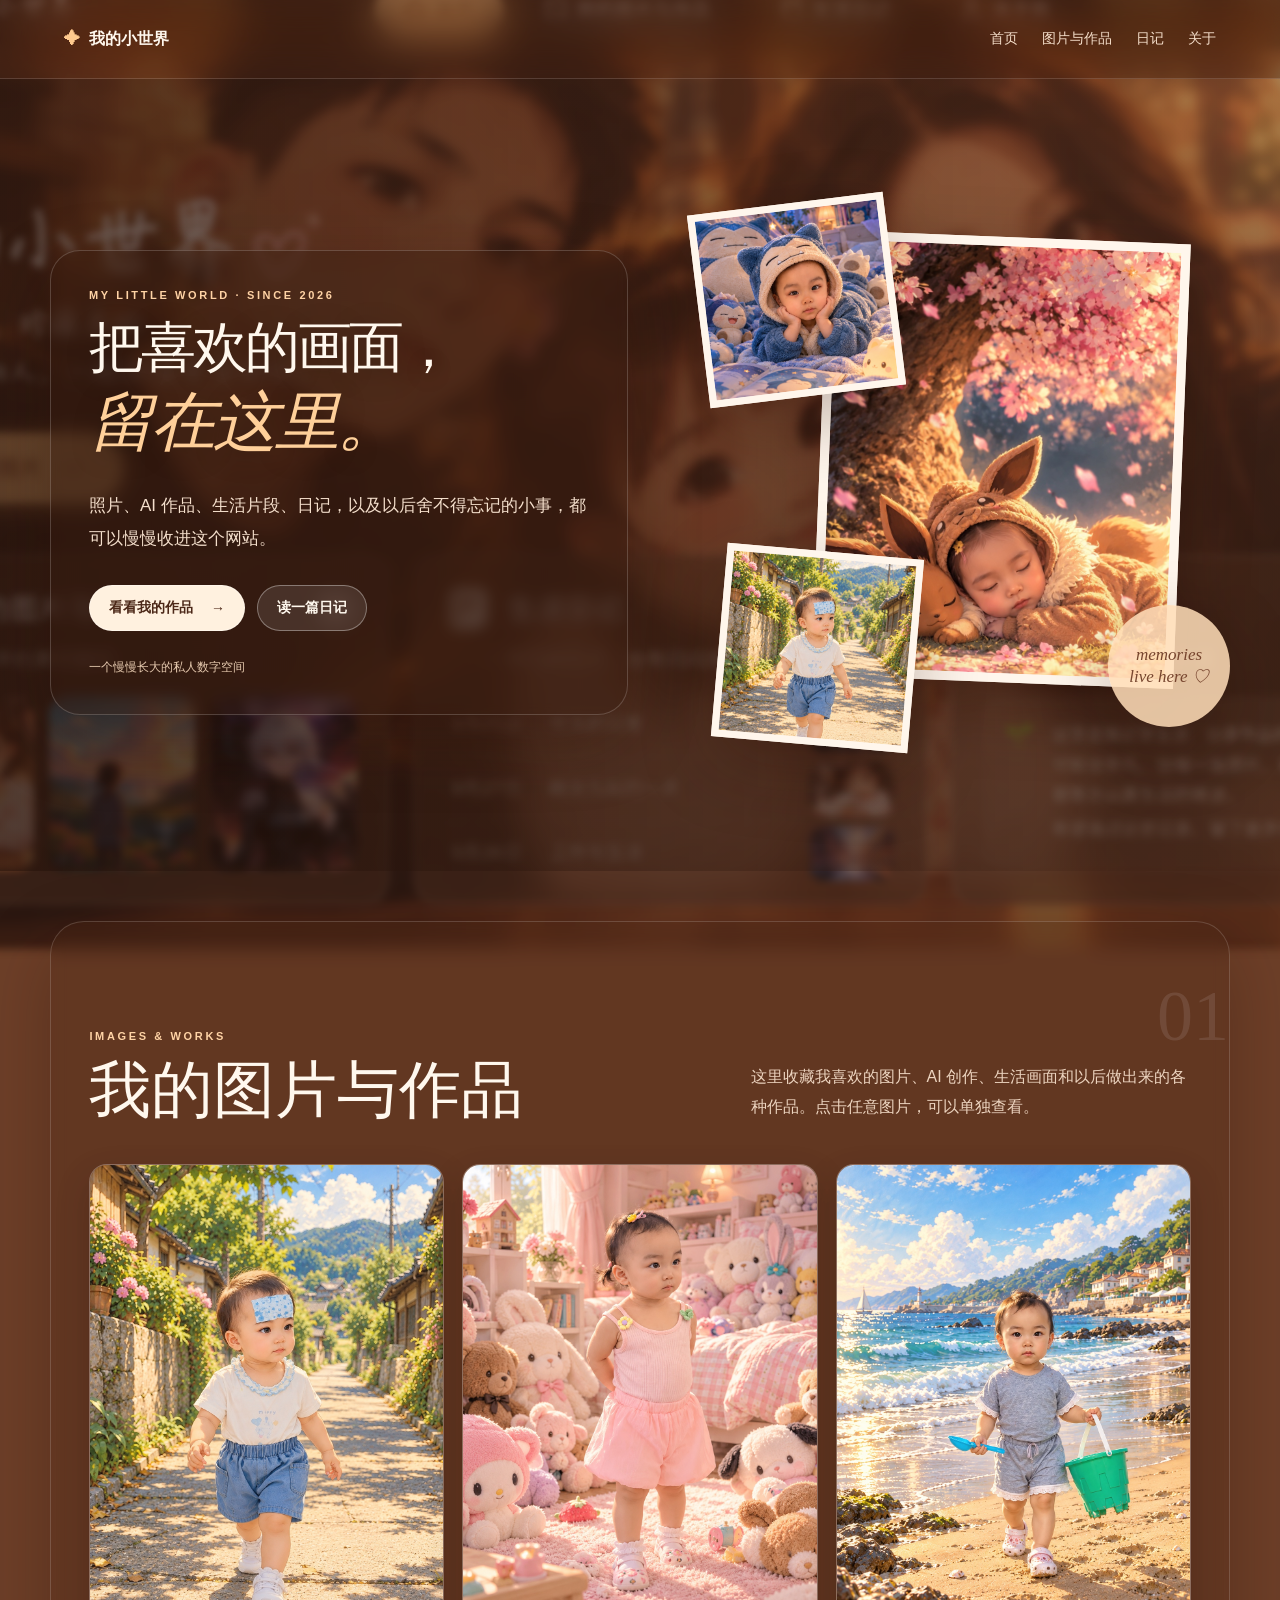
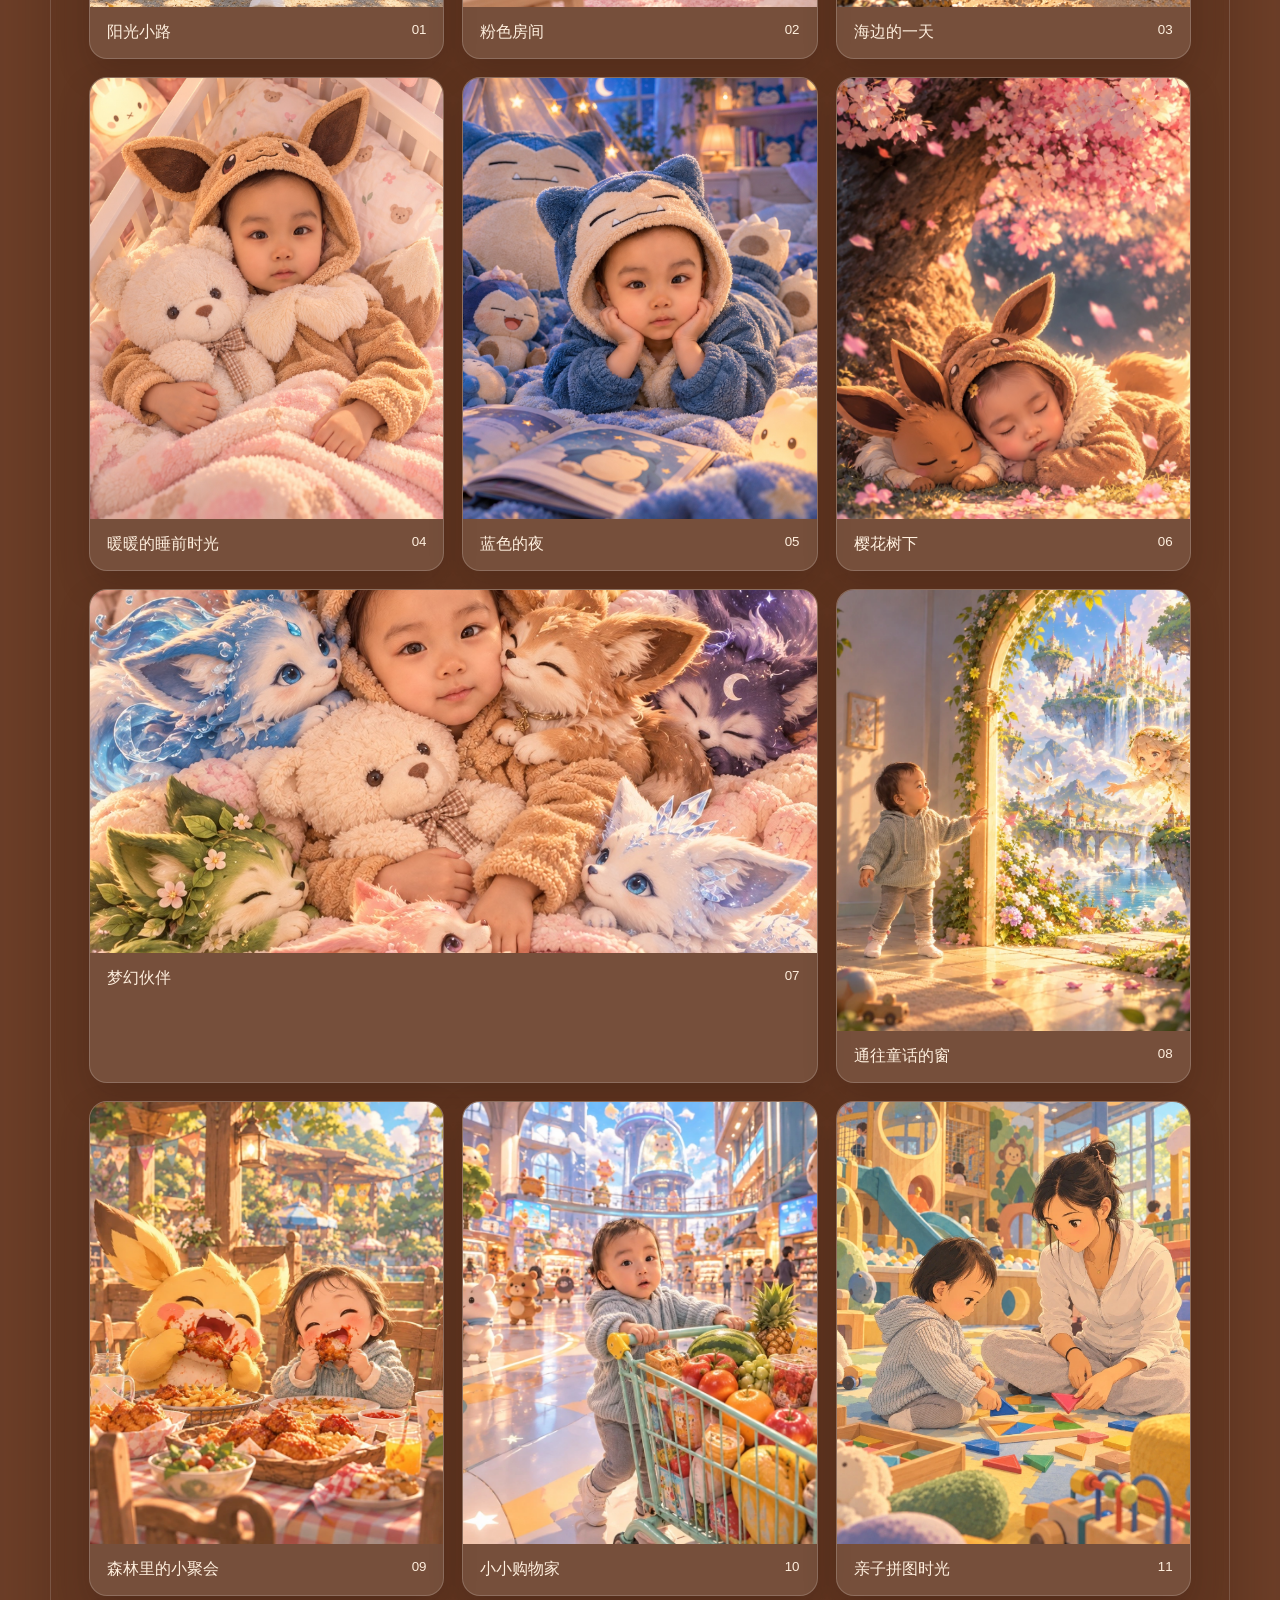
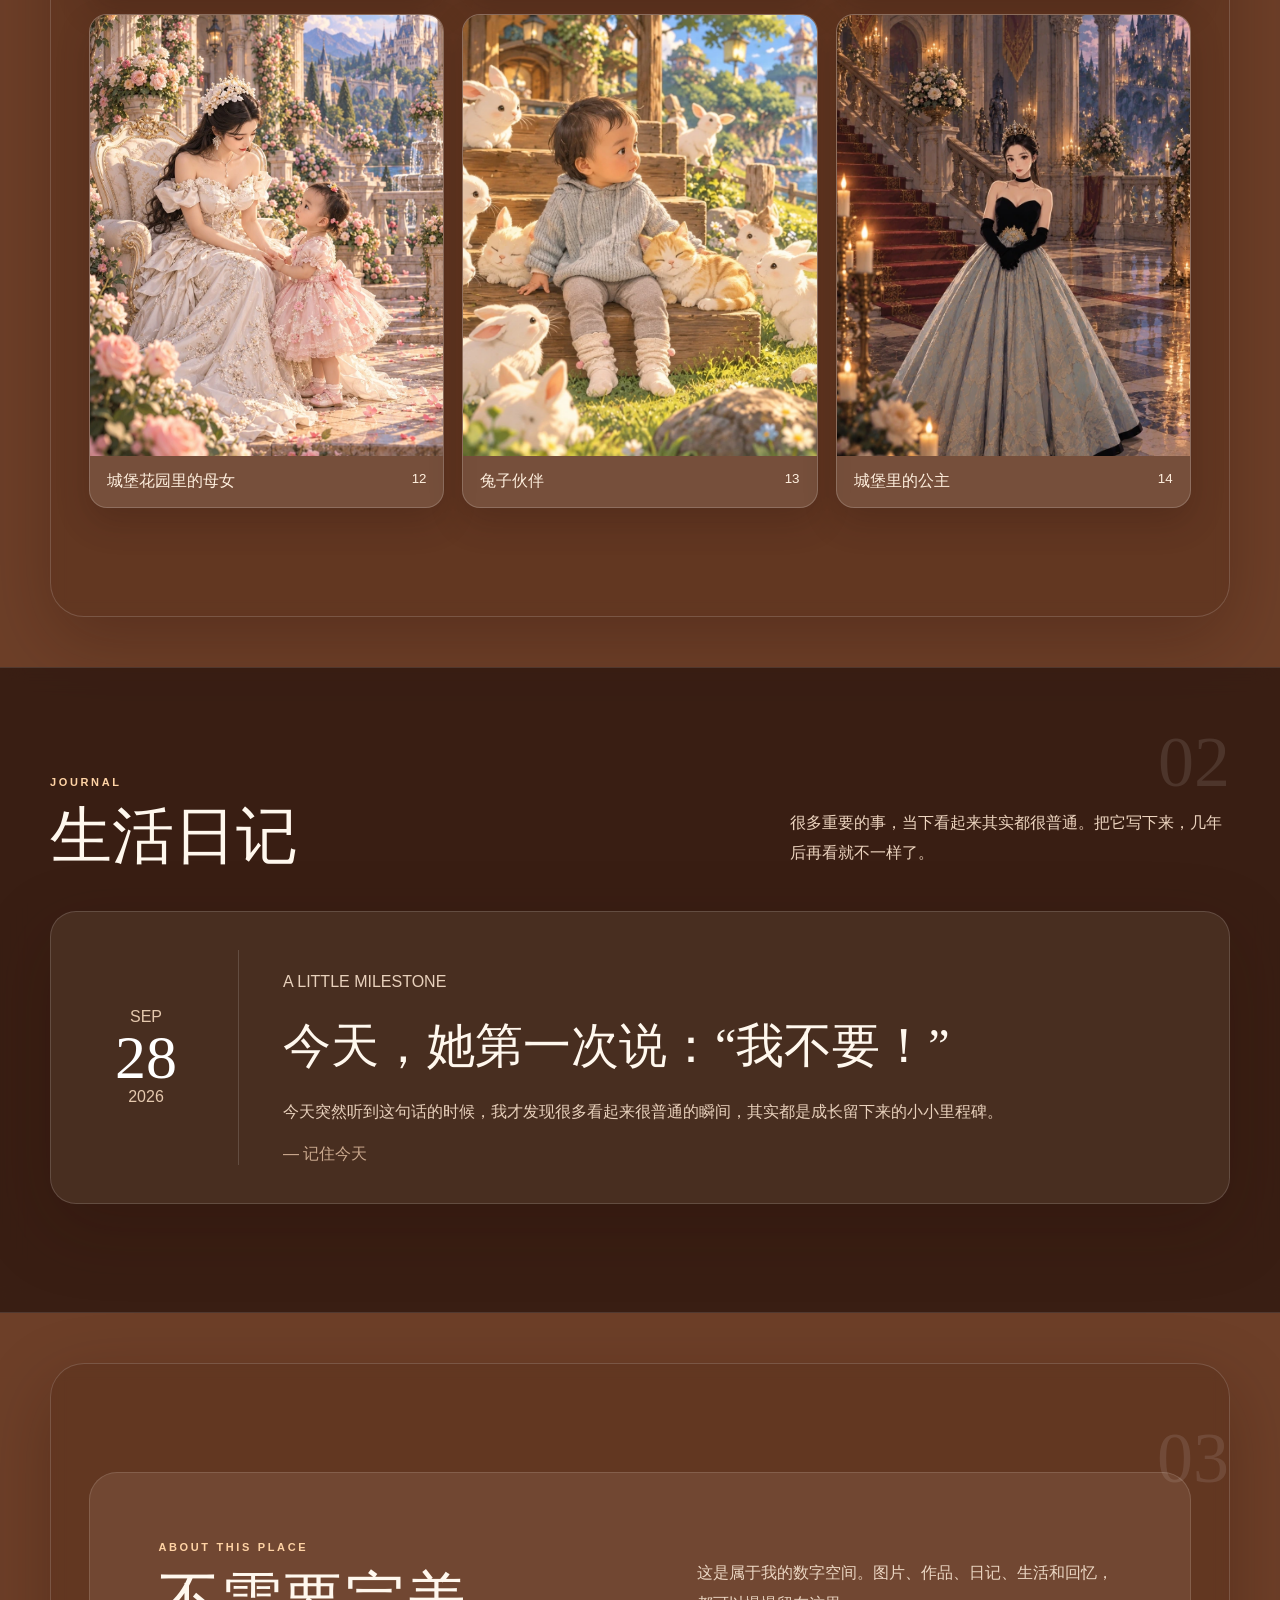
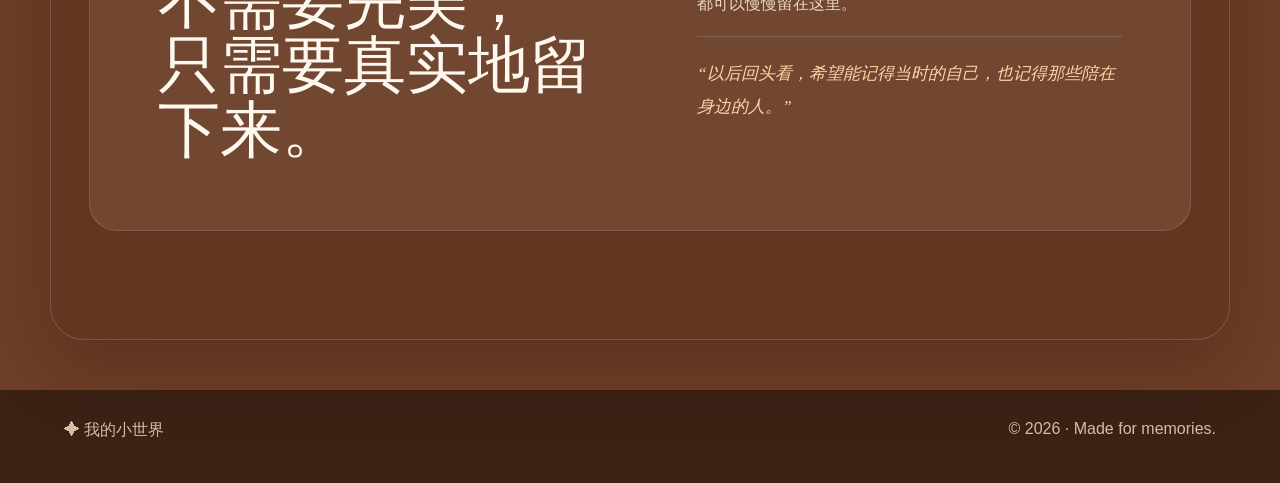
==== commit 104cfe65: "Add seven family artworks to the gallery" ====
--- a/index.html
+++ b/index.html
@@ -76,6 +76,13 @@
         <figure class="photo-card"><div class="image-wrap"><img src="blue-night.jpeg" alt="蓝色的夜"></div><figcaption><span>蓝色的夜</span><small>05</small></figcaption></figure>
         <figure class="photo-card"><div class="image-wrap"><img src="cherry-blossom.jpeg" alt="樱花树下"></div><figcaption><span>樱花树下</span><small>06</small></figcaption></figure>
         <figure class="photo-card wide"><div class="image-wrap"><img src="fantasy-friends.jpeg" alt="梦幻伙伴"></div><figcaption><span>梦幻伙伴</span><small>07</small></figcaption></figure>
+        <figure class="photo-card"><div class="image-wrap"><img src="images/magic-window.webp" alt="通往童话的窗" loading="lazy"></div><figcaption><span>通往童话的窗</span><small>08</small></figcaption></figure>
+        <figure class="photo-card"><div class="image-wrap"><img src="images/forest-feast.webp" alt="森林里的小聚会" loading="lazy"></div><figcaption><span>森林里的小聚会</span><small>09</small></figcaption></figure>
+        <figure class="photo-card"><div class="image-wrap"><img src="images/little-shopper.webp" alt="小小购物家" loading="lazy"></div><figcaption><span>小小购物家</span><small>10</small></figcaption></figure>
+        <figure class="photo-card"><div class="image-wrap"><img src="images/puzzle-time.webp" alt="亲子拼图时光" loading="lazy"></div><figcaption><span>亲子拼图时光</span><small>11</small></figcaption></figure>
+        <figure class="photo-card"><div class="image-wrap"><img src="images/castle-mother-daughter.webp" alt="城堡花园里的母女" loading="lazy"></div><figcaption><span>城堡花园里的母女</span><small>12</small></figcaption></figure>
+        <figure class="photo-card"><div class="image-wrap"><img src="images/rabbit-friends.webp" alt="兔子伙伴" loading="lazy"></div><figcaption><span>兔子伙伴</span><small>13</small></figcaption></figure>
+        <figure class="photo-card"><div class="image-wrap"><img src="images/castle-princess.webp" alt="城堡里的公主" loading="lazy"></div><figcaption><span>城堡里的公主</span><small>14</small></figcaption></figure>
       </div>
     </section>
 
--- a/styles.css
+++ b/styles.css
@@ -1,2 +1,88 @@
 :root{--bg:#6d3f28;--paper:rgba(255,239,219,.16);--ink:#fff8ee;--muted:#ead3bd;--accent:#ffca8e;--deep:#26150f;--shadow:0 24px 70px rgba(38,16,6,.28)}
-*{box-sizing:border-box}html{scroll-behavior:smooth}body{margin:0;color:var(--ink);font-family:-apple-system,BlinkMacSystemFont,"Segoe UI","PingFang SC","Microsoft YaHei",sans-serif;-webkit-font-smoothing:antialiased;background:linear-gradient(rgba(60,27,12,.42),rgba(45,21,12,.64)),url("4ae4c92c-5fd6-4994-bdd6-aa81bae4663e.png") center/cover fixed no-repeat,#6d3f28}body::before{content:"";position:fixed;inset:-25px;z-index:-1;background:linear-gradient(rgba(88,43,20,.34),rgba(37,17,10,.62)),url("4ae4c92c-5fd6-4994-bdd6-aa81bae4663e.png") center/cover no-repeat;filter:blur(9px) saturate(.9);transform:scale(1.05)}a{color:inherit;text-decoration:none}img{max-width:100%}.site-header{position:sticky;top:0;z-index:50;display:flex;align-items:center;justify-content:space-between;padding:17px clamp(20px,5vw,72px);background:rgba(54,28,18,.42);backdrop-filter:blur(20px) saturate(130%);border-bottom:1px solid rgba(255,255,255,.14)}.brand{display:flex;align-items:center;gap:9px;font-weight:800}.brand-mark{color:var(--accent)}nav{display:flex;gap:24px;font-size:14px;color:#f5dfcb}nav a{padding:6px 0}.hero{min-height:88vh;display:grid;align-items:center;padding:80px 20px 96px;background:linear-gradient(90deg,rgba(36,17,10,.52),rgba(70,35,18,.16));position:relative;overflow:hidden}.hero-grid{width:min(1180px,100%);margin:auto;display:grid;grid-template-columns:1fr .92fr;gap:70px;align-items:center}.hero-copybox{padding:38px;border:1px solid rgba(255,255,255,.18);border-radius:30px;background:rgba(75,38,22,.25);backdrop-filter:blur(16px);box-shadow:var(--shadow)}.eyebrow{margin:0 0 16px;font-size:11px;font-weight:800;letter-spacing:.24em;color:#ffd3a5}h1,h2,h3{font-family:Georgia,"Times New Roman","Songti SC",serif}h1{margin:0;font-size:clamp(52px,7.3vw,94px);line-height:.98;letter-spacing:-.055em;font-weight:500;text-shadow:0 5px 30px rgba(0,0,0,.24)}h1 em{font-style:italic;color:#ffd09a}.hero-copy{max-width:600px;margin:30px 0;color:#f4dfcc;font-size:17px;line-height:1.95}.hero-actions{display:flex;gap:12px;flex-wrap:wrap}.btn{display:inline-flex;align-items:center;gap:18px;justify-content:center;padding:13px 19px;border-radius:999px;border:1px solid rgba(255,255,255,.35);font-size:14px;font-weight:750}.btn.primary{background:#fff1df;color:#4c2818}.btn.ghost{background:rgba(255,255,255,.10)}.hero-note{margin-top:28px;font-size:12px;color:#e5c9ae}.hero-collage{position:relative;min-height:570px}.collage-card{position:absolute;margin:0;overflow:hidden;background:#fff4e8;border:9px solid rgba(255,247,237,.92);box-shadow:var(--shadow)}.collage-card img{width:100%;height:100%;display:block;object-fit:cover}.card-main{width:68%;height:78%;right:9%;top:7%;transform:rotate(2.3deg)}.card-small{width:37%;height:34%;border-width:7px}.card-top{left:0;top:1%;transform:rotate(-7deg)}.card-bottom{left:4%;bottom:4%;transform:rotate(5deg)}.collage-sticker{position:absolute;right:0;bottom:7%;display:grid;place-items:center;width:122px;height:122px;border-radius:50%;background:rgba(255,222,184,.86);color:#77452e;text-align:center;font:italic 17px/1.35 Georgia,serif;box-shadow:var(--shadow)}.section{position:relative;width:min(1180px,calc(100% - 40px));margin:auto;padding:108px 0}.section-head{display:flex;justify-content:space-between;gap:42px;align-items:end;margin-bottom:42px}.section-head h2,.about-card h2{margin:0;font-size:clamp(38px,5vw,62px);line-height:1.04;font-weight:500}.section-head>p{max-width:440px;margin:0;color:#ecd4bf;line-height:1.9}.section-number{position:absolute;right:0;top:58px;font:500 72px/1 Georgia,serif;color:rgba(255,255,255,.1)}.gallery-section,.about-section{padding-left:clamp(20px,3vw,42px);padding-right:clamp(20px,3vw,42px);margin-top:50px;margin-bottom:50px;border:1px solid rgba(255,255,255,.16);border-radius:34px;background:rgba(73,37,22,.30);backdrop-filter:blur(18px);box-shadow:var(--shadow)}.gallery-grid{display:grid;grid-template-columns:repeat(12,1fr);gap:18px}.photo-card{grid-column:span 4;margin:0;overflow:hidden;border-radius:18px;background:rgba(255,243,229,.13);border:1px solid rgba(255,255,255,.18);box-shadow:0 14px 34px rgba(31,12,5,.2);transition:.25s}.photo-card:hover{transform:translateY(-4px)}.photo-card.wide{grid-column:span 8}.image-wrap{overflow:hidden}.photo-card img{display:block;width:100%;aspect-ratio:4/5;object-fit:cover;cursor:zoom-in;transition:transform .4s}.photo-card:hover img{transform:scale(1.025)}.photo-card.wide img{aspect-ratio:2/1}figcaption{display:flex;justify-content:space-between;padding:15px 17px;color:#fff0df}.journal-section{background:rgba(31,15,10,.66);backdrop-filter:blur(12px);border-top:1px solid rgba(255,255,255,.12);border-bottom:1px solid rgba(255,255,255,.12)}.journal-card{display:grid;grid-template-columns:150px 1fr;gap:44px;padding:38px;border:1px solid rgba(255,255,255,.15);border-radius:26px;background:rgba(255,225,195,.08);box-shadow:var(--shadow)}.journal-date{border-right:1px solid rgba(255,255,255,.15);padding-right:35px;display:flex;flex-direction:column;align-items:center;justify-content:center;color:#e5c9ae}.journal-date strong{font:500 62px/1 Georgia,serif;color:white}.journal-card h3{margin:0 0 18px;font-size:clamp(30px,4vw,48px);font-weight:500}.journal-card p{color:#e8d1bc;line-height:2}.journal-sign{color:#caa98e}.about-card{display:grid;grid-template-columns:1.05fr .95fr;gap:70px;padding:clamp(34px,6vw,68px);background:rgba(255,225,194,.10);border:1px solid rgba(255,255,255,.13);border-radius:28px}.about-copy p{color:#ecd7c4;line-height:1.95}.quote{padding-top:20px;border-top:1px solid rgba(255,255,255,.15);color:#ffd3a5!important;font:italic 17px/1.8 Georgia,serif}footer{display:flex;justify-content:space-between;padding:30px clamp(20px,5vw,72px) 42px;background:rgba(31,15,10,.62);color:#d9bda4}.lightbox{position:fixed;inset:0;z-index:9999;display:flex;align-items:center;justify-content:center;background:rgba(14,8,5,.96);opacity:0;visibility:hidden;transition:.2s}.lightbox.open{opacity:1;visibility:visible}.lightbox-stage{max-width:calc(100vw - 150px);display:flex;flex-direction:column;align-items:center}.lightbox-image{max-width:100%;max-height:calc(100vh - 130px);object-fit:contain;border-radius:10px}.lightbox-caption{margin-top:13px}.lightbox-close,.lightbox-nav{position:absolute;border:1px solid rgba(255,255,255,.14);background:rgba(255,255,255,.08);color:white;cursor:pointer}.lightbox-close{right:22px;top:20px;width:46px;height:46px;border-radius:50%;font-size:32px}.lightbox-nav{top:50%;width:52px;height:72px;border-radius:18px;font-size:48px}.lightbox-prev{left:22px}.lightbox-next{right:22px}@media(max-width:900px){.hero-grid{grid-template-columns:1fr}.photo-card{grid-column:span 6}.photo-card.wide{grid-column:span 12}}@media(max-width:640px){body{background-attachment:scroll}.site-header{padding:14px 16px}.brand{font-size:14px}nav{gap:11px;font-size:12px}nav a:nth-child(4){display:none}.hero{padding:45px 14px 65px}.hero-copybox{padding:25px 20px}h1{font-size:clamp(47px,14vw,66px)}.hero-collage{min-height:390px}.section{width:calc(100% - 24px);padding:75px 0}.gallery-section,.about-section{padding-left:14px;padding-right:14px}.section-head{display:block}.section-head>p{margin-top:15px}.gallery-grid{grid-template-columns:1fr 1fr;gap:10px}.photo-card,.photo-card.wide{grid-column:auto}.photo-card.wide{grid-column:span 2}.journal-card{grid-template-columns:1fr;padding:24px}.journal-date{border-right:0;border-bottom:1px solid rgba(255,255,255,.15);padding:0 0 20px;flex-direction:row;gap:8px;justify-content:flex-start}.about-card{grid-template-columns:1fr;gap:25px;padding:28px 22px}.lightbox-stage{max-width:calc(100vw - 20px)}.lightbox-prev{left:7px}.lightbox-next{right:7px}}+*{box-sizing:border-box}html{scroll-behavior:smooth}body{margin:0;color:var(--ink);font-family:-apple-system,BlinkMacSystemFont,"Segoe UI","PingFang SC","Microsoft YaHei",sans-serif;-webkit-font-smoothing:antialiased;background:#6d3f28}body::before{content:"";position:fixed;inset:-25px;z-index:-1;background:linear-gradient(rgba(88,43,20,.34),rgba(37,17,10,.62)),url("4ae4c92c-5fd6-4994-bdd6-aa81bae4663e.png") center/cover no-repeat;filter:blur(4px) saturate(1);transform:scale(1.05)}a{color:inherit;text-decoration:none}img{max-width:100%}.site-header{position:sticky;top:0;z-index:50;display:flex;align-items:center;justify-content:space-between;padding:17px clamp(20px,5vw,72px);background:rgba(54,28,18,.42);backdrop-filter:blur(20px) saturate(130%);border-bottom:1px solid rgba(255,255,255,.14)}.brand{display:flex;align-items:center;gap:9px;font-weight:800}.brand-mark{color:var(--accent)}nav{display:flex;gap:24px;font-size:14px;color:#f5dfcb}nav a{padding:6px 0}.hero{min-height:88vh;display:grid;align-items:center;padding:80px 20px 96px;background:linear-gradient(90deg,rgba(36,17,10,.52),rgba(70,35,18,.16));position:relative;overflow:hidden}.hero-grid{width:min(1180px,100%);margin:auto;display:grid;grid-template-columns:1fr .92fr;gap:70px;align-items:center}.hero-copybox{padding:38px;border:1px solid rgba(255,255,255,.18);border-radius:30px;background:rgba(75,38,22,.25);backdrop-filter:blur(6px);box-shadow:var(--shadow)}.eyebrow{margin:0 0 16px;font-size:11px;font-weight:800;letter-spacing:.24em;color:#ffd3a5}h1,h2,h3{font-family:Georgia,"Times New Roman","Songti SC",serif}h1{margin:0;font-size:clamp(52px,7.3vw,94px);line-height:.98;letter-spacing:-.055em;font-weight:500;text-shadow:0 5px 30px rgba(0,0,0,.24)}h1 em{font-style:italic;color:#ffd09a}.hero-copy{max-width:600px;margin:30px 0;color:#f4dfcc;font-size:17px;line-height:1.95}.hero-actions{display:flex;gap:12px;flex-wrap:wrap}.btn{display:inline-flex;align-items:center;gap:18px;justify-content:center;padding:13px 19px;border-radius:999px;border:1px solid rgba(255,255,255,.35);font-size:14px;font-weight:750}.btn.primary{background:#fff1df;color:#4c2818}.btn.ghost{background:rgba(255,255,255,.10)}.hero-note{margin-top:28px;font-size:12px;color:#e5c9ae}.hero-collage{position:relative;min-height:570px}.collage-card{position:absolute;margin:0;overflow:hidden;background:#fff4e8;border:9px solid rgba(255,247,237,.92);box-shadow:var(--shadow)}.collage-card img{width:100%;height:100%;display:block;object-fit:cover}.card-main{width:68%;height:78%;right:9%;top:7%;transform:rotate(2.3deg)}.card-small{width:37%;height:34%;border-width:7px}.card-top{left:0;top:1%;transform:rotate(-7deg)}.card-bottom{left:4%;bottom:4%;transform:rotate(5deg)}.collage-sticker{position:absolute;right:0;bottom:7%;display:grid;place-items:center;width:122px;height:122px;border-radius:50%;background:rgba(255,222,184,.86);color:#77452e;text-align:center;font:italic 17px/1.35 Georgia,serif;box-shadow:var(--shadow)}.section{position:relative;width:min(1180px,calc(100% - 40px));margin:auto;padding:108px 0}.section-head{display:flex;justify-content:space-between;gap:42px;align-items:end;margin-bottom:42px}.section-head h2,.about-card h2{margin:0;font-size:clamp(38px,5vw,62px);line-height:1.04;font-weight:500}.section-head>p{max-width:440px;margin:0;color:#ecd4bf;line-height:1.9}.section-number{position:absolute;right:0;top:58px;font:500 72px/1 Georgia,serif;color:rgba(255,255,255,.1)}.gallery-section,.about-section{padding-left:clamp(20px,3vw,42px);padding-right:clamp(20px,3vw,42px);margin-top:50px;margin-bottom:50px;border:1px solid rgba(255,255,255,.16);border-radius:34px;background:rgba(73,37,22,.30);backdrop-filter:blur(8px);box-shadow:var(--shadow)}.gallery-grid{display:grid;grid-template-columns:repeat(12,1fr);gap:18px}.photo-card{grid-column:span 4;margin:0;overflow:hidden;border-radius:18px;background:rgba(255,243,229,.13);border:1px solid rgba(255,255,255,.18);box-shadow:0 14px 34px rgba(31,12,5,.2);transition:.25s}.photo-card:hover{transform:translateY(-4px)}.photo-card.wide{grid-column:span 8}.image-wrap{overflow:hidden}.photo-card img{display:block;width:100%;aspect-ratio:4/5;object-fit:cover;cursor:zoom-in;transition:transform .4s}.photo-card:hover img{transform:scale(1.025)}.photo-card.wide img{aspect-ratio:2/1}figcaption{display:flex;justify-content:space-between;padding:15px 17px;color:#fff0df}.journal-section{background:rgba(31,15,10,.66);backdrop-filter:blur(12px);border-top:1px solid rgba(255,255,255,.12);border-bottom:1px solid rgba(255,255,255,.12)}.journal-card{display:grid;grid-template-columns:150px 1fr;gap:44px;padding:38px;border:1px solid rgba(255,255,255,.15);border-radius:26px;background:rgba(255,225,195,.08);box-shadow:var(--shadow)}.journal-date{border-right:1px solid rgba(255,255,255,.15);padding-right:35px;display:flex;flex-direction:column;align-items:center;justify-content:center;color:#e5c9ae}.journal-date strong{font:500 62px/1 Georgia,serif;color:white}.journal-card h3{margin:0 0 18px;font-size:clamp(30px,4vw,48px);font-weight:500}.journal-card p{color:#e8d1bc;line-height:2}.journal-sign{color:#caa98e}.about-card{display:grid;grid-template-columns:1.05fr .95fr;gap:70px;padding:clamp(34px,6vw,68px);background:rgba(255,225,194,.10);border:1px solid rgba(255,255,255,.13);border-radius:28px}.about-copy p{color:#ecd7c4;line-height:1.95}.quote{padding-top:20px;border-top:1px solid rgba(255,255,255,.15);color:#ffd3a5!important;font:italic 17px/1.8 Georgia,serif}footer{display:flex;justify-content:space-between;padding:30px clamp(20px,5vw,72px) 42px;background:rgba(31,15,10,.62);color:#d9bda4}.lightbox{position:fixed;inset:0;z-index:9999;display:flex;align-items:center;justify-content:center;background:rgba(14,8,5,.96);opacity:0;visibility:hidden;transition:.2s}.lightbox.open{opacity:1;visibility:visible}.lightbox-stage{max-width:calc(100vw - 150px);display:flex;flex-direction:column;align-items:center}.lightbox-image{max-width:100%;max-height:calc(100vh - 130px);object-fit:contain;border-radius:10px}.lightbox-caption{margin-top:13px}.lightbox-close,.lightbox-nav{position:absolute;border:1px solid rgba(255,255,255,.14);background:rgba(255,255,255,.08);color:white;cursor:pointer}.lightbox-close{right:22px;top:20px;width:46px;height:46px;border-radius:50%;font-size:32px}.lightbox-nav{top:50%;width:52px;height:72px;border-radius:18px;font-size:48px}.lightbox-prev{left:22px}.lightbox-next{right:22px}@media(max-width:900px){.hero-grid{grid-template-columns:1fr}.photo-card{grid-column:span 6}.photo-card.wide{grid-column:span 12}}@media(max-width:640px){body{background-attachment:scroll}.site-header{padding:14px 16px}.brand{font-size:14px}nav{gap:11px;font-size:12px}nav a:nth-child(4){display:none}.hero{padding:45px 14px 65px}.hero-copybox{padding:25px 20px}h1{font-size:clamp(47px,14vw,66px)}.hero-collage{min-height:390px}.section{width:calc(100% - 24px);padding:75px 0}.gallery-section,.about-section{padding-left:14px;padding-right:14px}.section-head{display:block}.section-head>p{margin-top:15px}.gallery-grid{grid-template-columns:1fr 1fr;gap:10px}.photo-card,.photo-card.wide{grid-column:auto}.photo-card.wide{grid-column:span 2}.journal-card{grid-template-columns:1fr;padding:24px}.journal-date{border-right:0;border-bottom:1px solid rgba(255,255,255,.15);padding:0 0 20px;flex-direction:row;gap:8px;justify-content:flex-start}.about-card{grid-template-columns:1fr;gap:25px;padding:28px 22px}.lightbox-stage{max-width:calc(100vw - 20px)}.lightbox-prev{left:7px}.lightbox-next{right:7px}}
+
+/* Keep each layout comfortable at its actual viewport width. */
+html { scroll-padding-top: 88px; }
+body { isolation: isolate; }
+.hero-grid > *, .section-head > *, .about-card > * { min-width: 0; }
+.hero-copybox { background: rgba(55, 27, 16, .42); }
+.btn, nav a { min-height: 44px; }
+nav a { display: inline-flex; align-items: center; }
+.lightbox-open { overflow: hidden; }
+footer { gap: 16px; flex-wrap: wrap; }
+a:focus-visible, button:focus-visible, img[role="button"]:focus-visible {
+  outline: 3px solid var(--accent); outline-offset: 4px;
+}
+
+@media (min-width: 641px) and (max-width: 900px) {
+  .hero { padding: 52px 24px 64px; }
+  .hero-grid { gap: 36px; }
+  .hero-copybox { padding: 32px; }
+  h1 { font-size: clamp(48px, 7vw, 64px); line-height: 1.12; }
+  .hero-collage { width: min(580px, 100%); min-height: 480px; margin: auto; }
+  .section-head { gap: 24px; }
+  .section-head > p { max-width: 42%; }
+  .about-card { grid-template-columns: 1fr; gap: 24px; padding: 32px; }
+}
+
+@media (max-width: 640px) {
+  html { scroll-padding-top: 110px; }
+  .site-header { flex-wrap: wrap; gap: 4px; padding: 10px 16px 4px; }
+  .brand { font-size: 15px; min-height: 30px; }
+  nav { width: 100%; justify-content: space-between; gap: 8px; font-size: 13px; }
+  nav a, nav a:nth-child(4) { display: inline-flex; padding: 0 4px; }
+  .hero { min-height: auto; padding: 24px 16px 40px; }
+  .hero-grid { gap: 28px; }
+  .hero-copybox { padding: 26px 20px; border-radius: 24px; }
+  .eyebrow { font-size: 10px; letter-spacing: .14em; line-height: 1.6; margin-bottom: 14px; }
+  h1 { font-size: clamp(28px, 8vw, 36px); line-height: 1.2; letter-spacing: -.035em; }
+  h1 em { display: inline-block; font-size: 1.28em; margin-top: 6px; }
+  .hero-copy { margin: 20px 0; font-size: 15px; line-height: 1.8; }
+  .hero-actions { gap: 10px; }
+  .btn { padding: 12px 16px; gap: 10px; font-size: 13px; }
+  .hero-note { margin-top: 20px; font-size: 11px; line-height: 1.6; }
+  .hero-collage { width: min(440px, 100%); min-height: clamp(300px, 86vw, 380px); margin: auto; }
+  .collage-sticker { width: 86px; height: 86px; font-size: 14px; right: 2%; }
+  .card-main { right: 8%; }
+  .card-top { left: 3%; }
+  .card-bottom { left: 6%; }
+  .section { width: calc(100% - 32px); padding-top: 48px; padding-bottom: 48px; }
+  .gallery-section, .about-section { margin-top: 24px; margin-bottom: 24px; border-radius: 24px; padding-left: 14px; padding-right: 14px; }
+  .section-head { margin-bottom: 24px; }
+  .section-head h2, .about-card h2 { font-size: clamp(28px, 7.5vw, 38px); line-height: 1.25; }
+  .section-head > p, .about-copy p { font-size: 14px; line-height: 1.8; }
+  .section-number { top: 20px; right: 14px; font-size: 50px; }
+  .photo-card { border-radius: 12px; }
+  figcaption { padding: 12px 10px; gap: 6px; align-items: baseline; font-size: 12px; }
+  figcaption span { min-width: 0; overflow-wrap: anywhere; }
+  figcaption small { flex-shrink: 0; }
+  .journal-card { padding: 22px 18px; gap: 20px; }
+  .journal-date strong { font-size: 42px; }
+  .journal-card h3 { font-size: 26px; line-height: 1.4; }
+  .journal-card p { font-size: 14px; line-height: 1.85; }
+  .about-card { padding: 24px 18px; }
+  footer { padding: 24px 16px; font-size: 12px; }
+  .lightbox-stage { max-width: calc(100vw - 24px); }
+  .lightbox-image { max-height: calc(100vh - 200px); max-height: calc(100dvh - 200px); }
+  .lightbox-nav { top: auto; bottom: max(20px, env(safe-area-inset-bottom)); width: 48px; height: 48px; font-size: 36px; border-radius: 50%; }
+  .lightbox-prev { left: calc(50% - 62px); }
+  .lightbox-next { right: calc(50% - 62px); }
+  .lightbox-close { top: max(16px, env(safe-area-inset-top)); right: 16px; }
+}
+
+@media (max-width: 380px) {
+  .gallery-grid { grid-template-columns: 1fr; }
+  .photo-card.wide { grid-column: auto; }
+  .photo-card.wide img { aspect-ratio: 4 / 3; }
+}
+
+@media (prefers-reduced-motion: reduce) {
+  html { scroll-behavior: auto; }
+  .photo-card, .photo-card img, .lightbox { transition: none; }
+}
+
+@media (min-width: 901px) {
+  h1 { font-size: clamp(40px, 4.3vw, 62px); line-height: 1.12; }
+  h1 em { display: inline-block; font-size: 1.18em; margin-top: 8px; }
+}
+.about-card h2 { text-wrap: balance; }
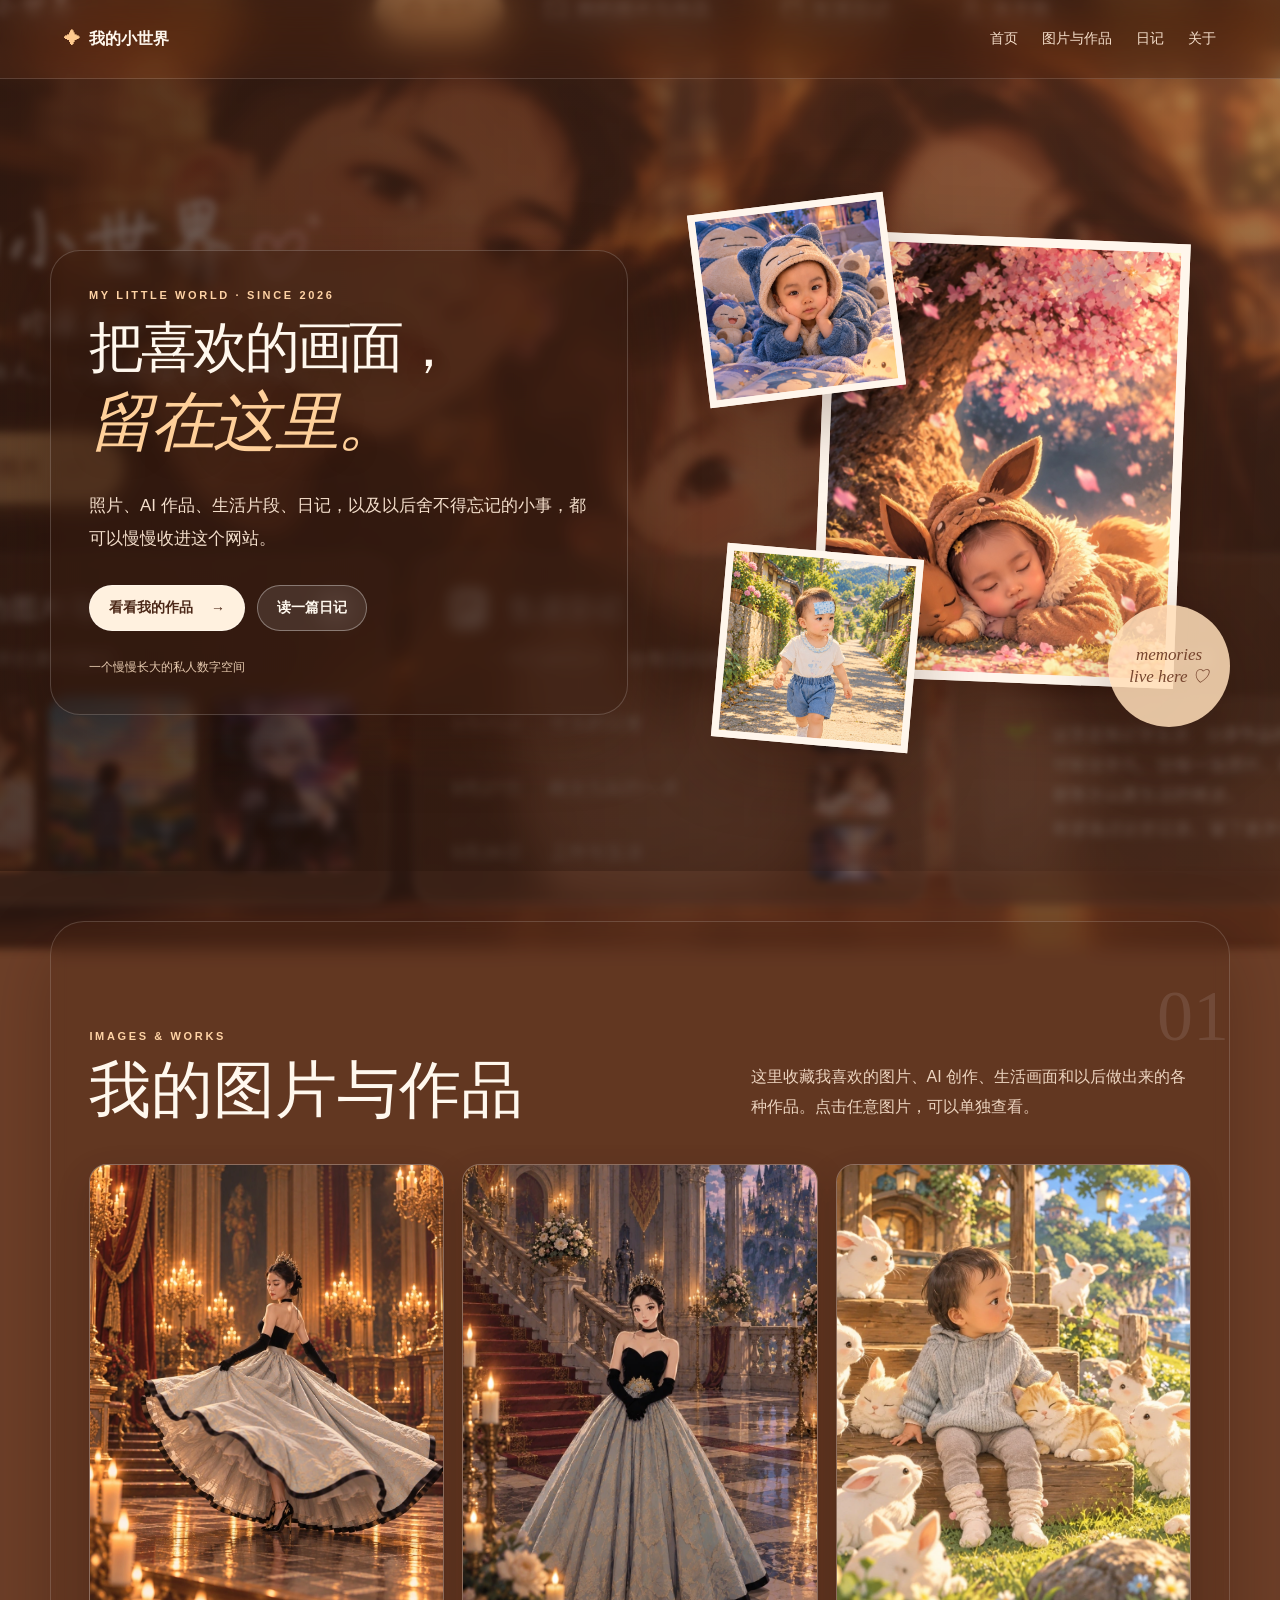
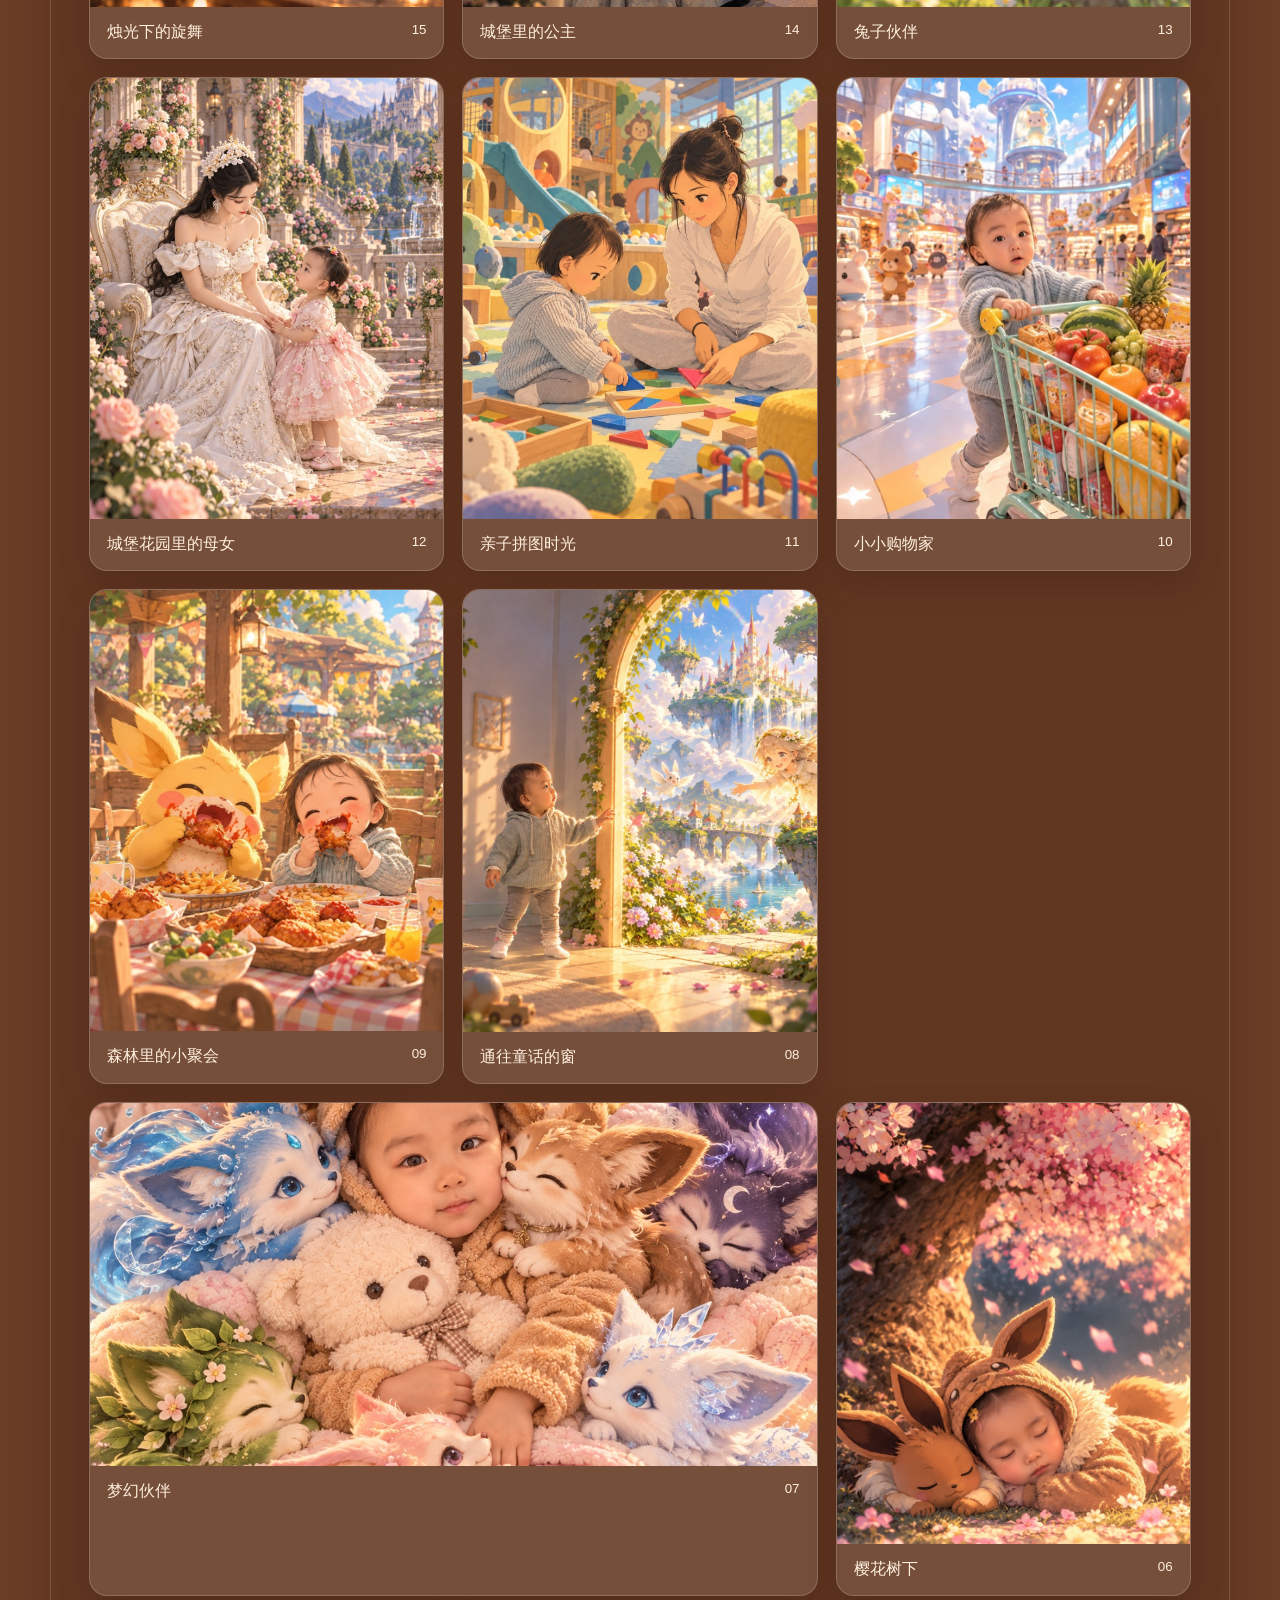
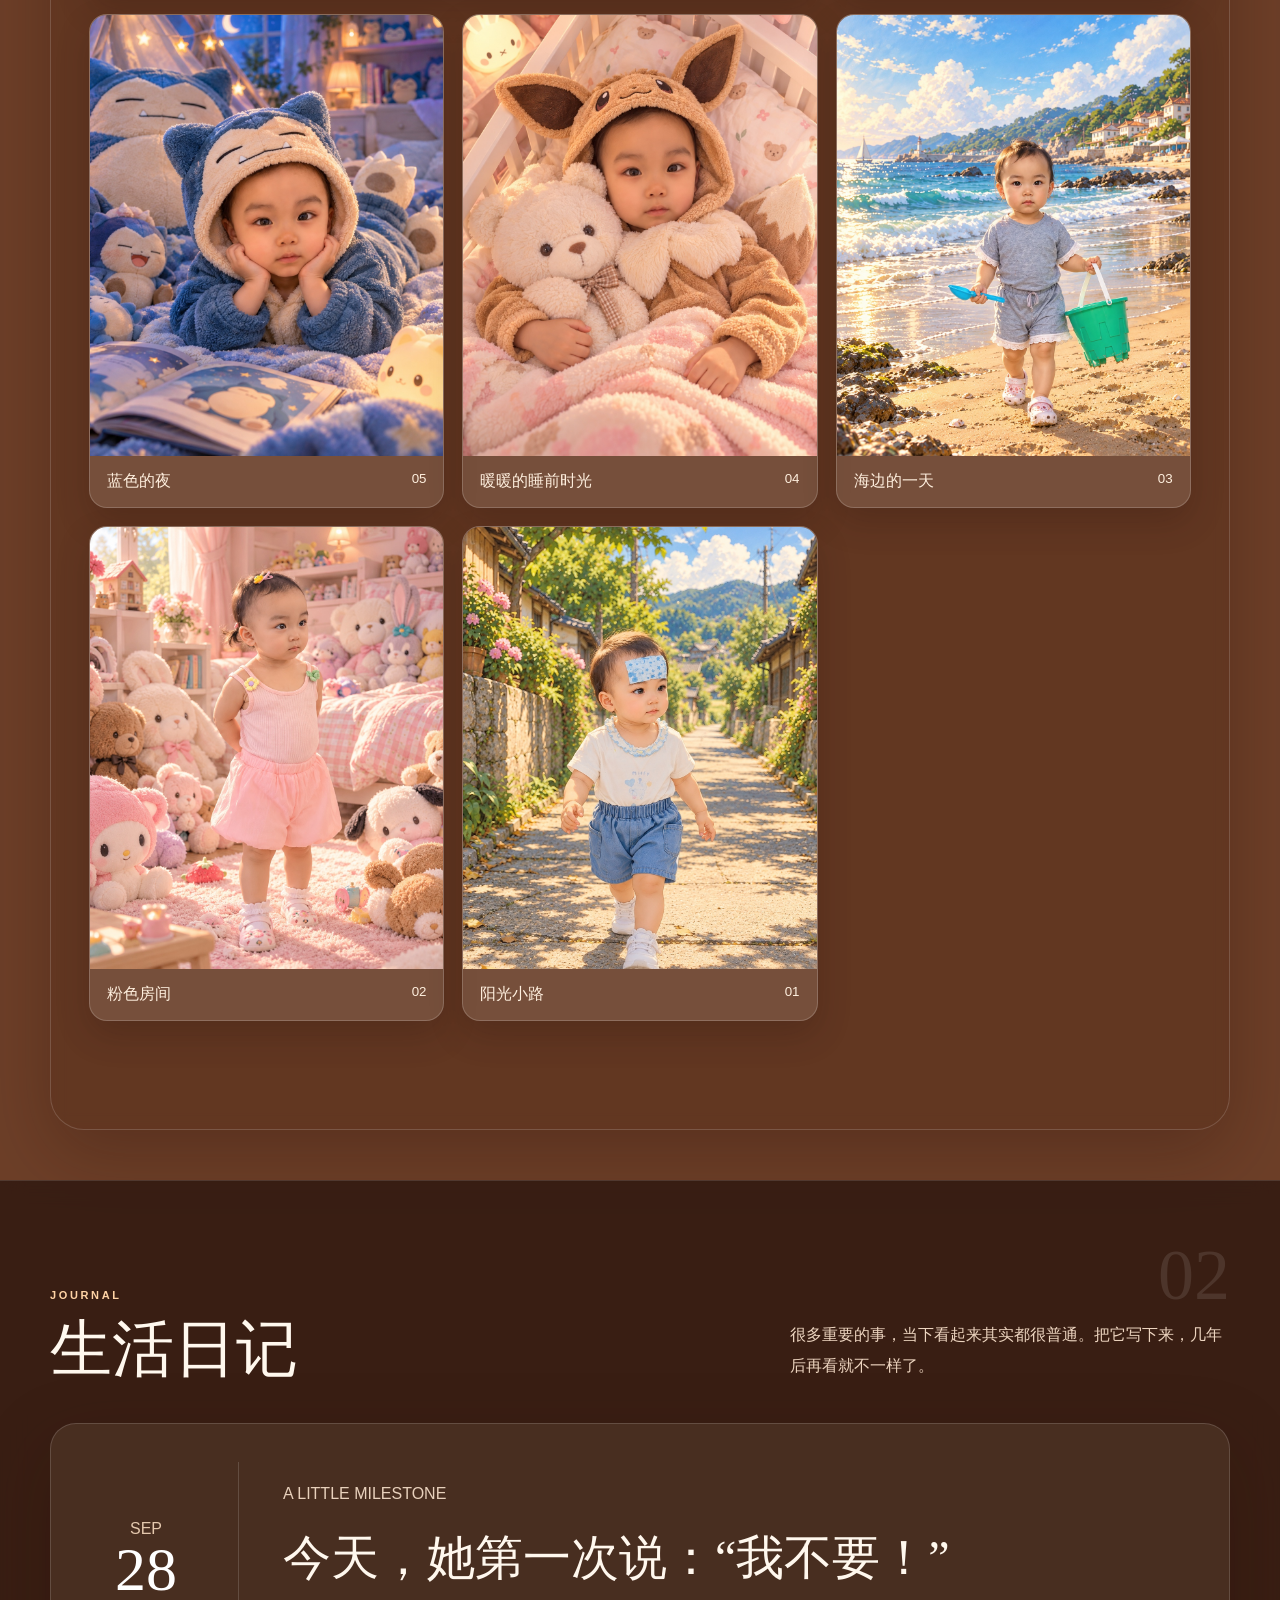
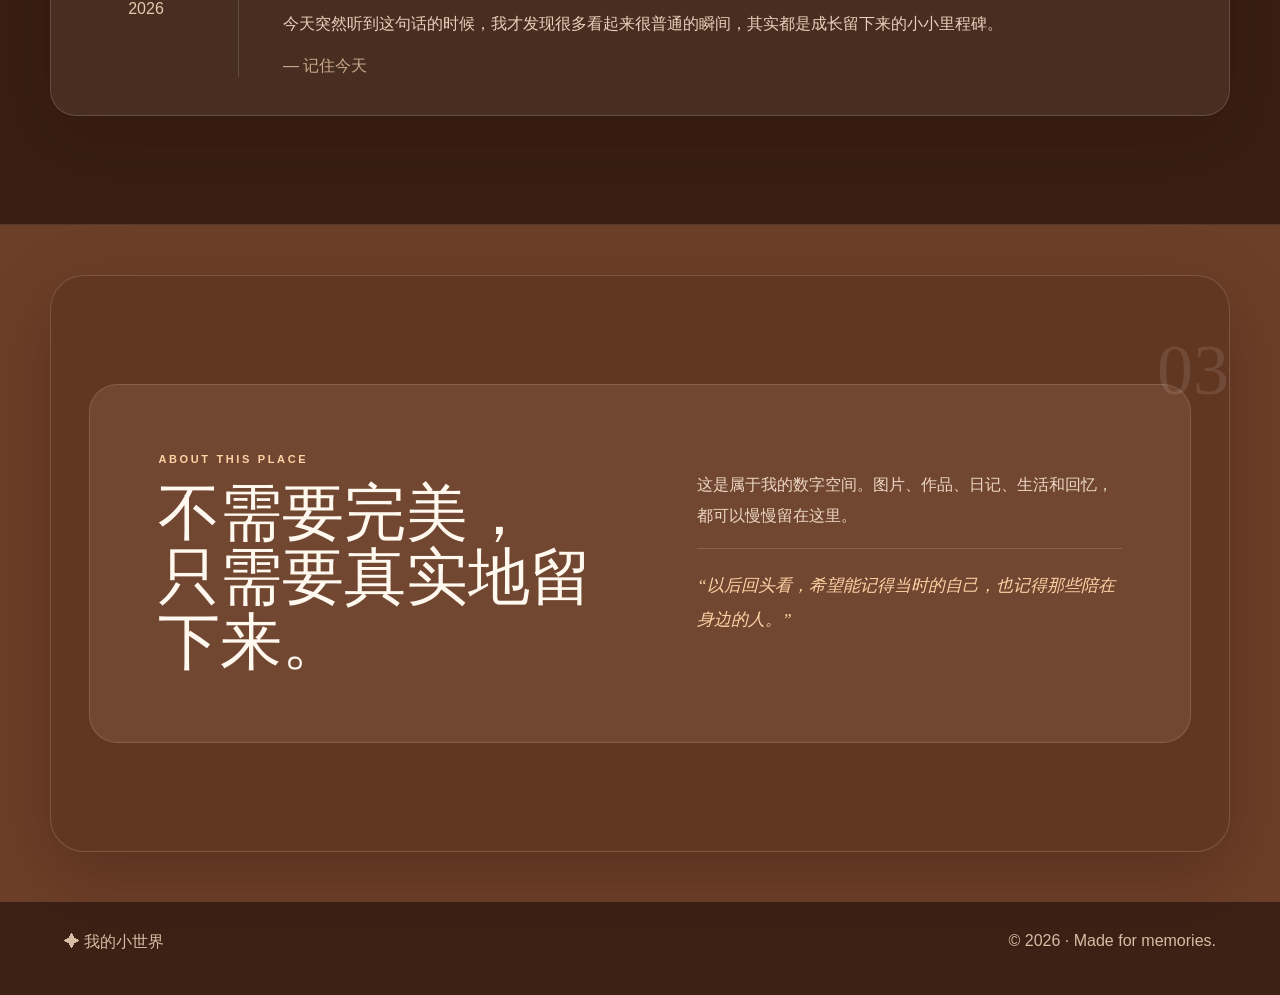
==== commit f18b767f: "Add candlelight dance artwork to gallery" ====
--- a/index.html
+++ b/index.html
@@ -83,6 +83,7 @@
         <figure class="photo-card"><div class="image-wrap"><img src="images/castle-mother-daughter.webp" alt="城堡花园里的母女" loading="lazy"></div><figcaption><span>城堡花园里的母女</span><small>12</small></figcaption></figure>
         <figure class="photo-card"><div class="image-wrap"><img src="images/rabbit-friends.webp" alt="兔子伙伴" loading="lazy"></div><figcaption><span>兔子伙伴</span><small>13</small></figcaption></figure>
         <figure class="photo-card"><div class="image-wrap"><img src="images/castle-princess.webp" alt="城堡里的公主" loading="lazy"></div><figcaption><span>城堡里的公主</span><small>14</small></figcaption></figure>
+        <figure class="photo-card"><div class="image-wrap"><img src="images/candlelight-dance.webp" alt="烛光下的旋舞" loading="lazy"></div><figcaption><span>烛光下的旋舞</span><small>15</small></figcaption></figure>
       </div>
     </section>
 
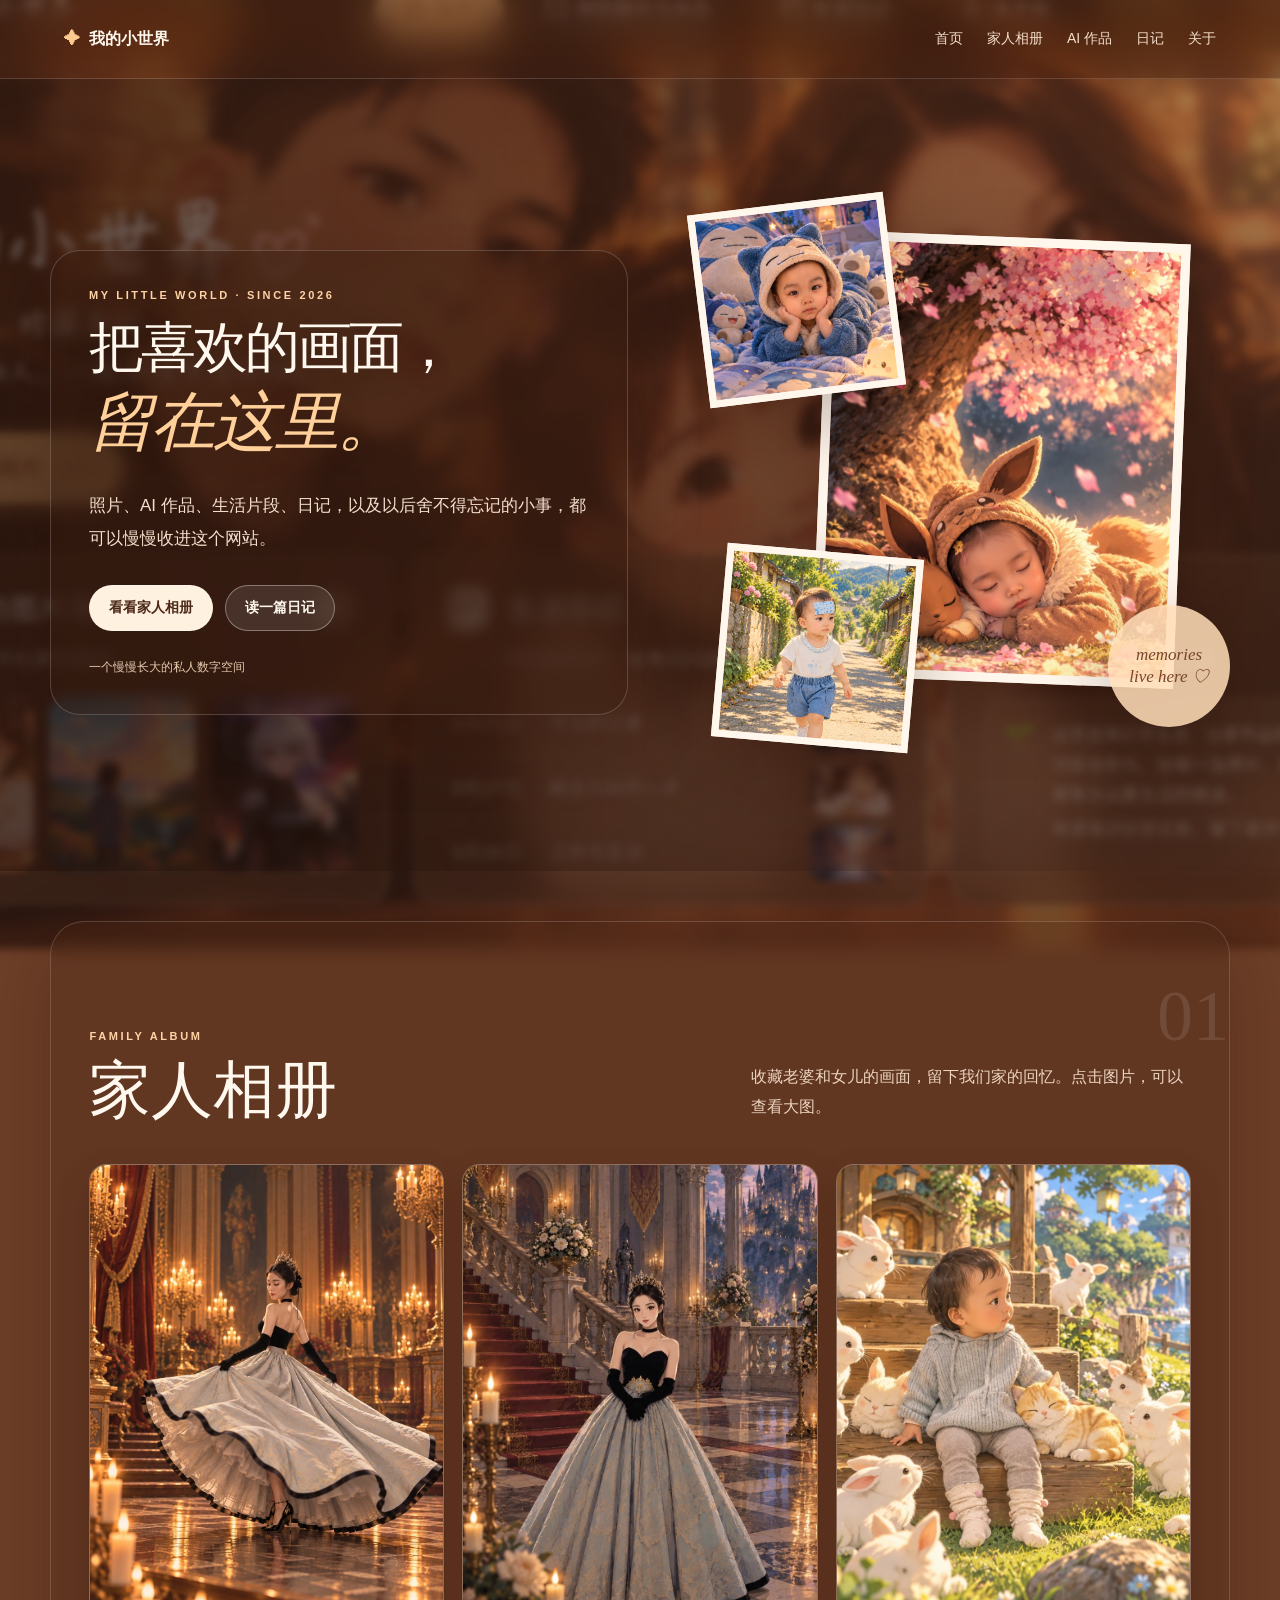
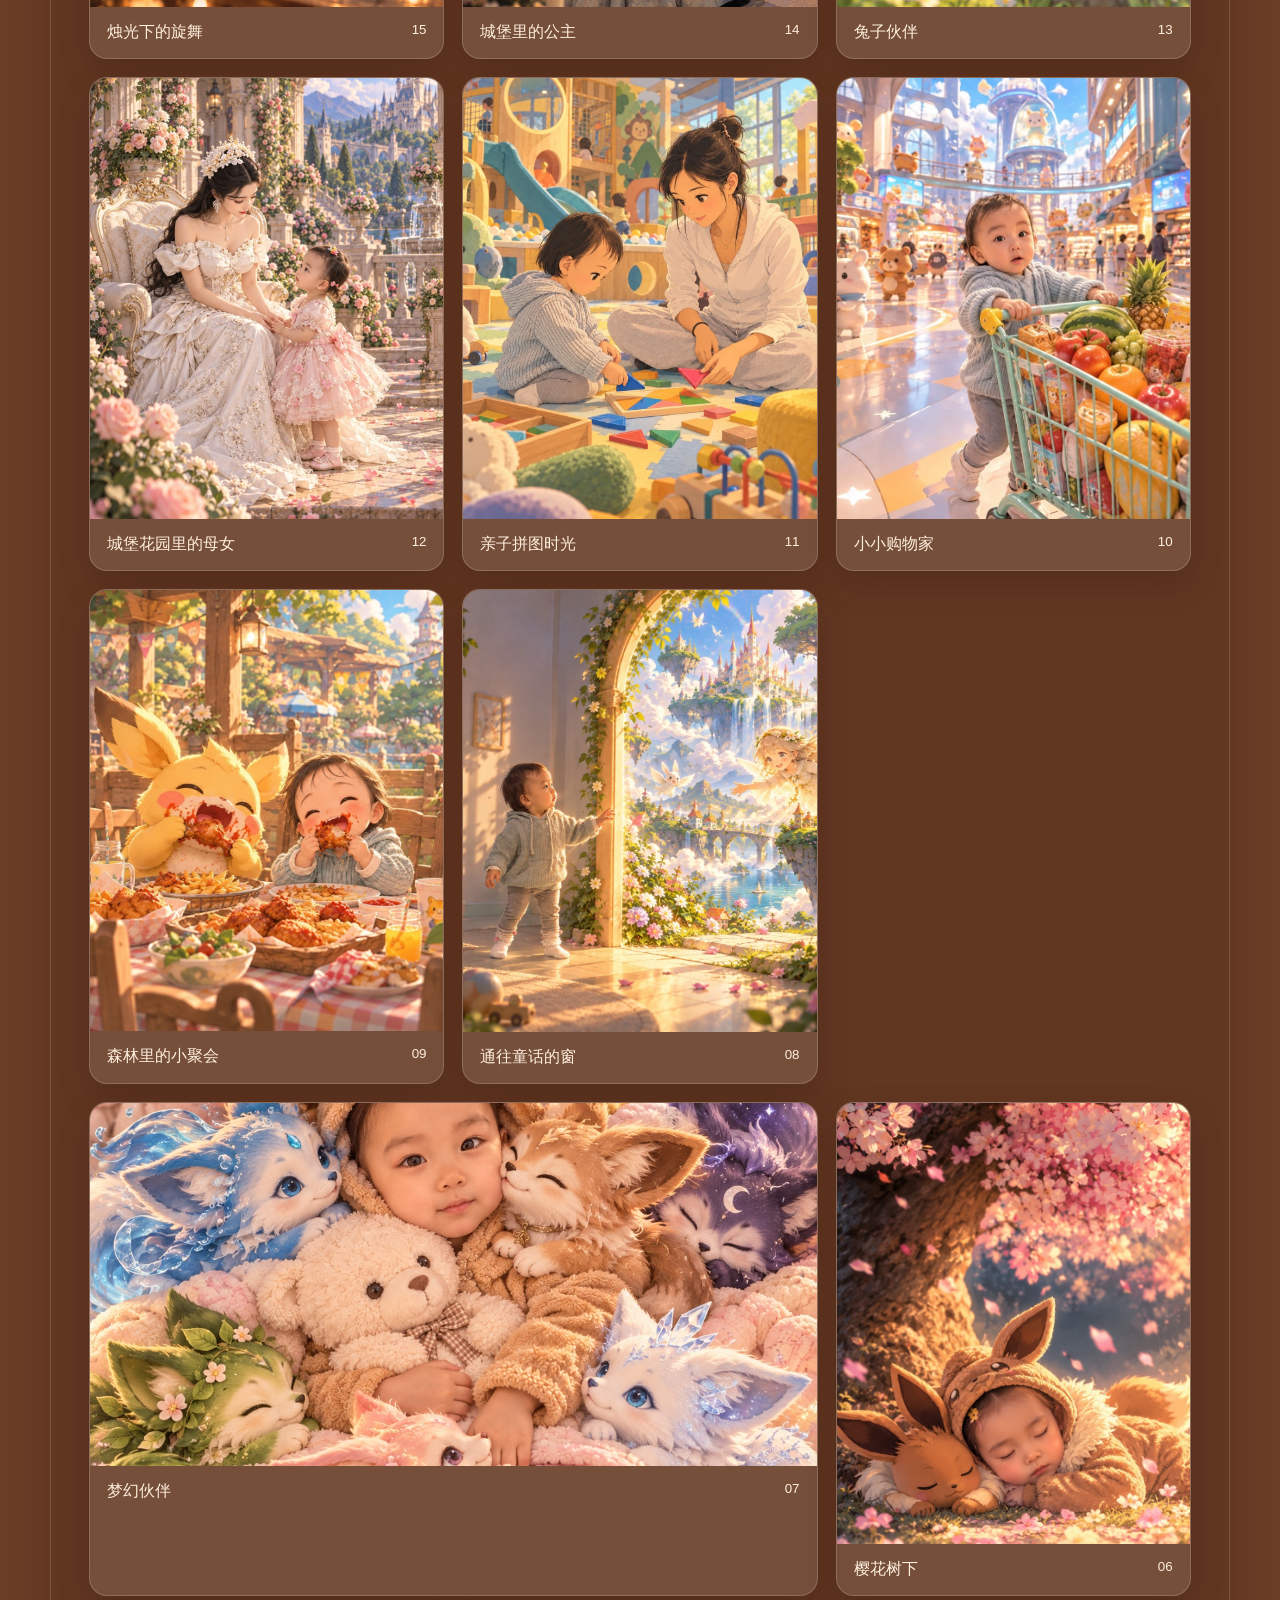
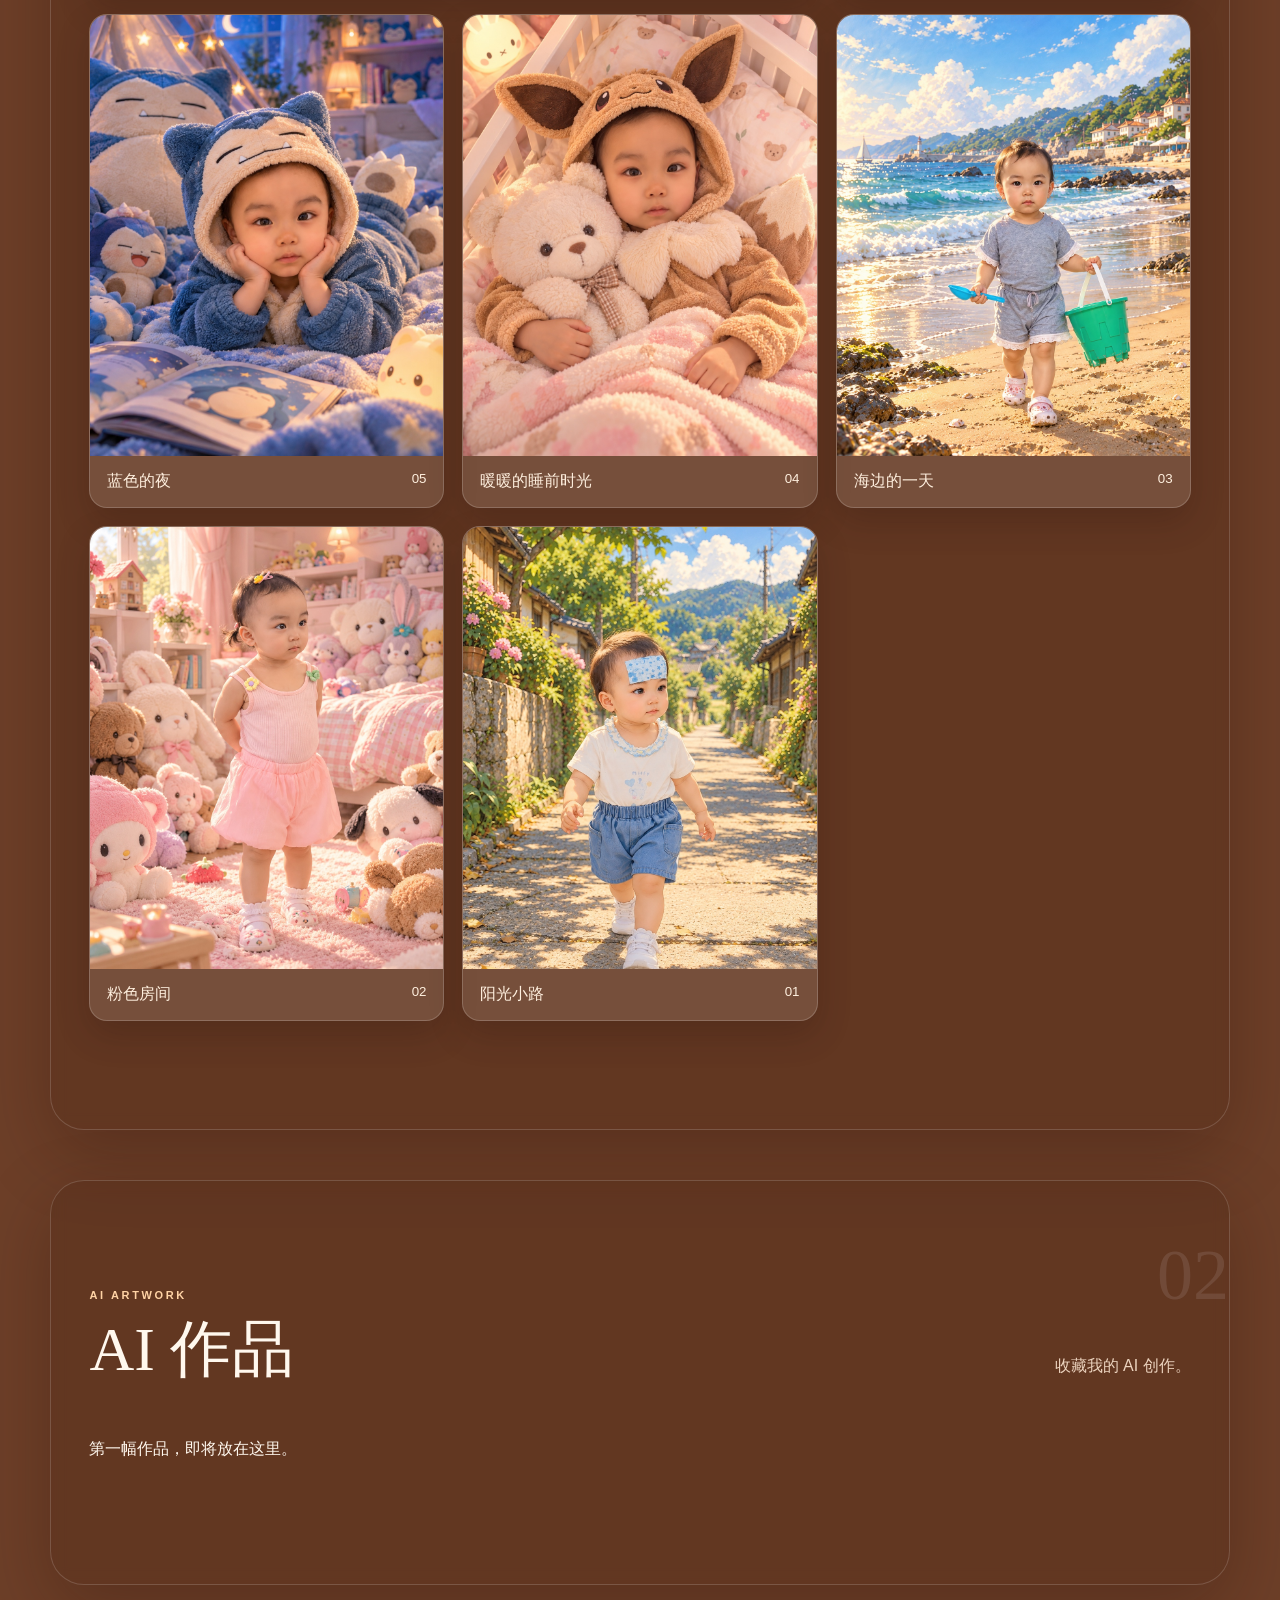
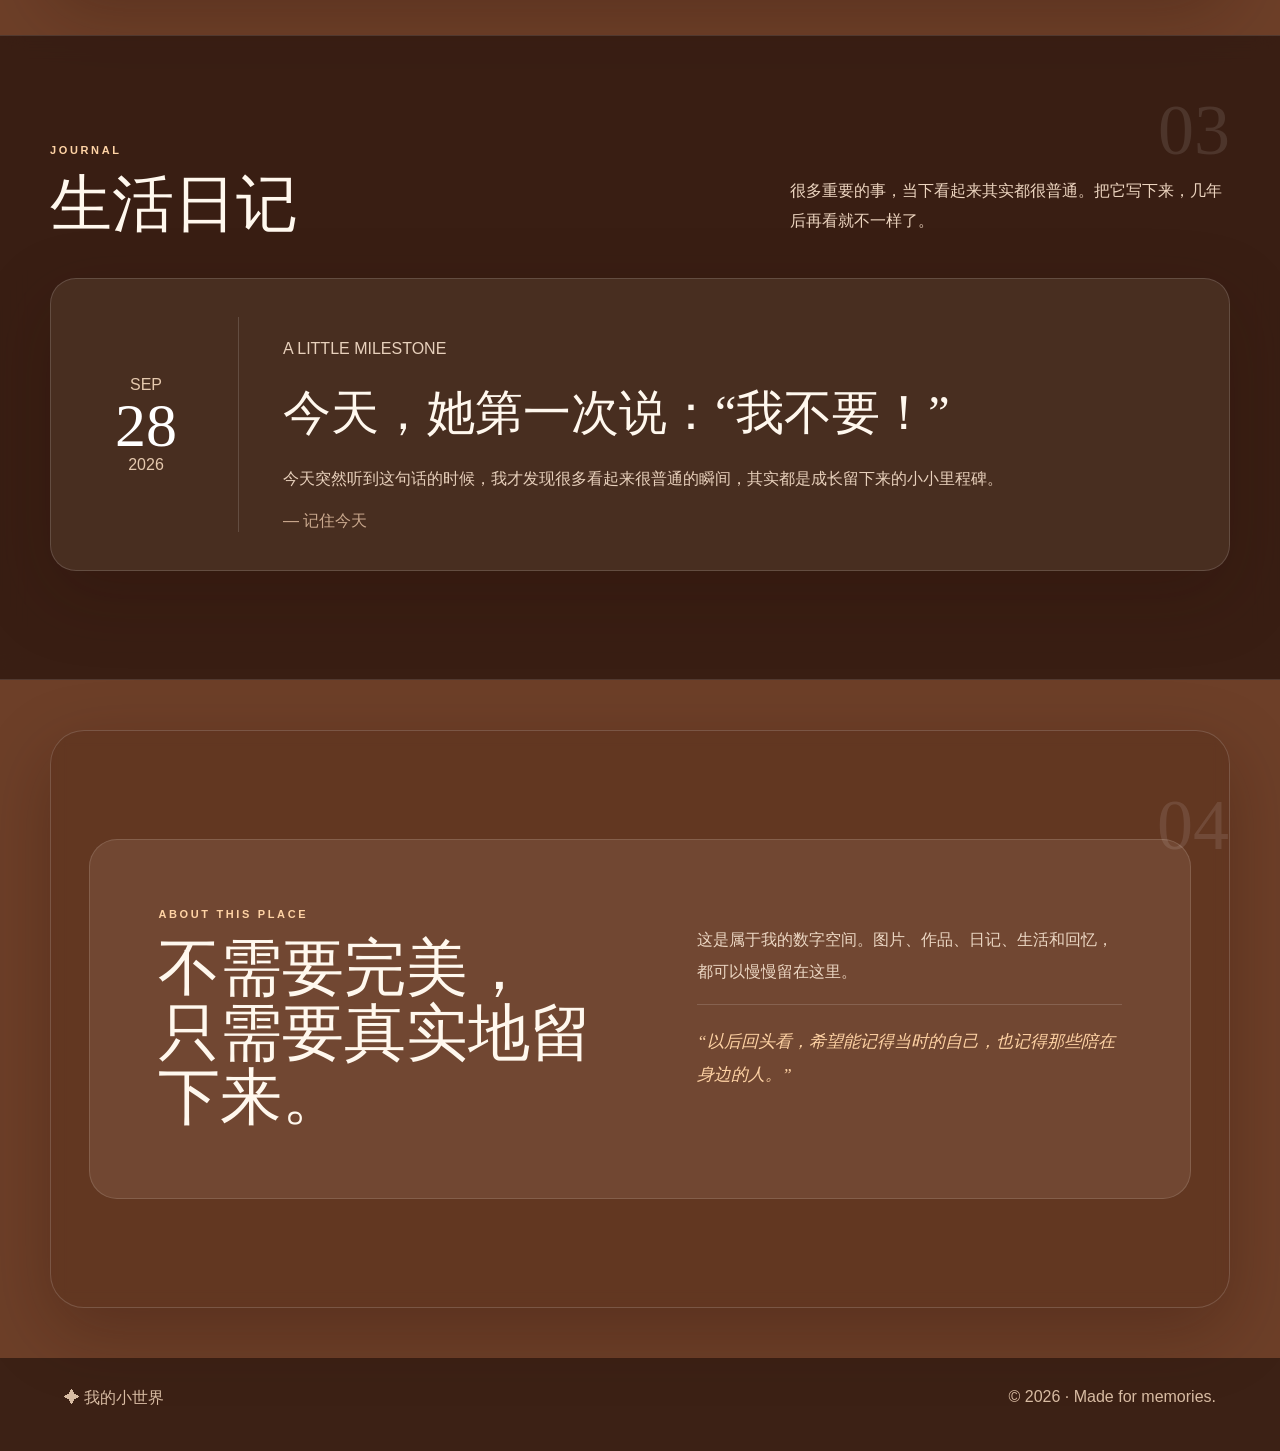
==== commit 2a989094: "Add separate AI artwork gallery and preserve family album" ====
--- a/index.html
+++ b/index.html
@@ -24,7 +24,8 @@
     </a>
     <nav>
       <a href="#home">首页</a>
-      <a href="#gallery">图片与作品</a>
+      <a href="#gallery">家人相册</a>
+      <a href="#ai-gallery">AI 作品</a>
       <a href="#journal">日记</a>
       <a href="#about">关于</a>
     </nav>
@@ -40,7 +41,7 @@
           <h1>把喜欢的画面，<br><em>留在这里。</em></h1>
           <p class="hero-copy">照片、AI 作品、生活片段、日记，以及以后舍不得忘记的小事，都可以慢慢收进这个网站。</p>
           <div class="hero-actions">
-            <a class="btn primary" href="#gallery">看看我的作品 <span>→</span></a>
+            <a class="btn primary" href="#gallery">看看家人相册</a>
             <a class="btn ghost" href="#journal">读一篇日记</a>
           </div>
           <div class="hero-note">
@@ -62,10 +63,10 @@
       <div class="section-number">01</div>
       <div class="section-head">
         <div>
-          <p class="eyebrow">IMAGES & WORKS</p>
-          <h2>我的图片与作品</h2>
+          <p class="eyebrow">FAMILY ALBUM</p>
+          <h2>家人相册</h2>
         </div>
-        <p>这里收藏我喜欢的图片、AI 创作、生活画面和以后做出来的各种作品。点击任意图片，可以单独查看。</p>
+        <p>收藏老婆和女儿的画面，留下我们家的回忆。点击图片，可以查看大图。</p>
       </div>
 
       <div class="gallery-grid">
@@ -87,9 +88,24 @@
       </div>
     </section>
 
+    <section id="ai-gallery" class="section gallery-section">
+      <div class="section-number">02</div>
+      <div class="section-head">
+        <div>
+          <p class="eyebrow">AI ARTWORK</p>
+          <h2>AI 作品</h2>
+        </div>
+        <p>收藏我的 AI 创作。</p>
+      </div>
+      <div class="gallery-grid" aria-label="AI 作品相册"></div>
+      <div class="gallery-empty">
+        <p>第一幅作品，即将放在这里。</p>
+      </div>
+    </section>
+
     <section id="journal" class="journal-section">
       <div class="section inner">
-        <div class="section-number light">02</div>
+        <div class="section-number light">03</div>
         <div class="section-head">
           <div>
             <p class="eyebrow">JOURNAL</p>
@@ -115,7 +131,7 @@
     </section>
 
     <section id="about" class="section about-section">
-      <div class="section-number">03</div>
+      <div class="section-number">04</div>
       <div class="about-card">
         <div>
           <p class="eyebrow">ABOUT THIS PLACE</p>
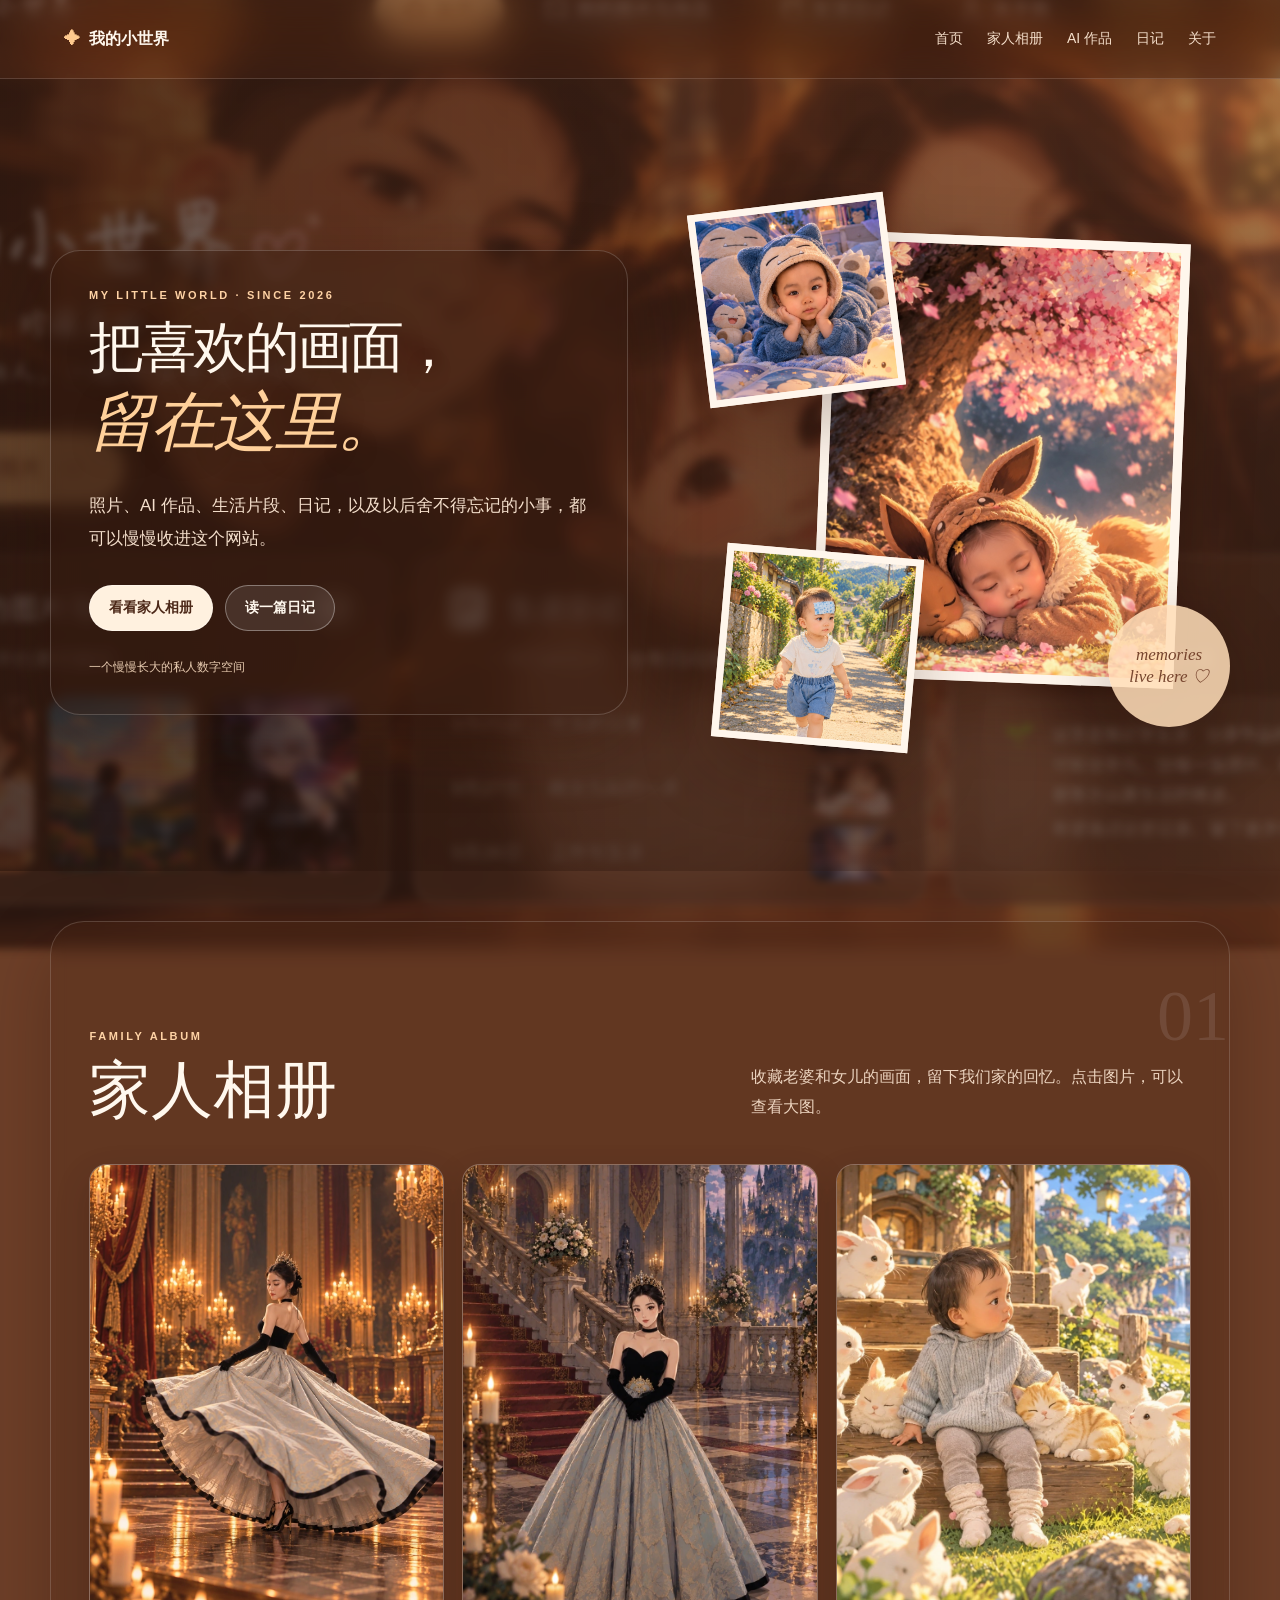
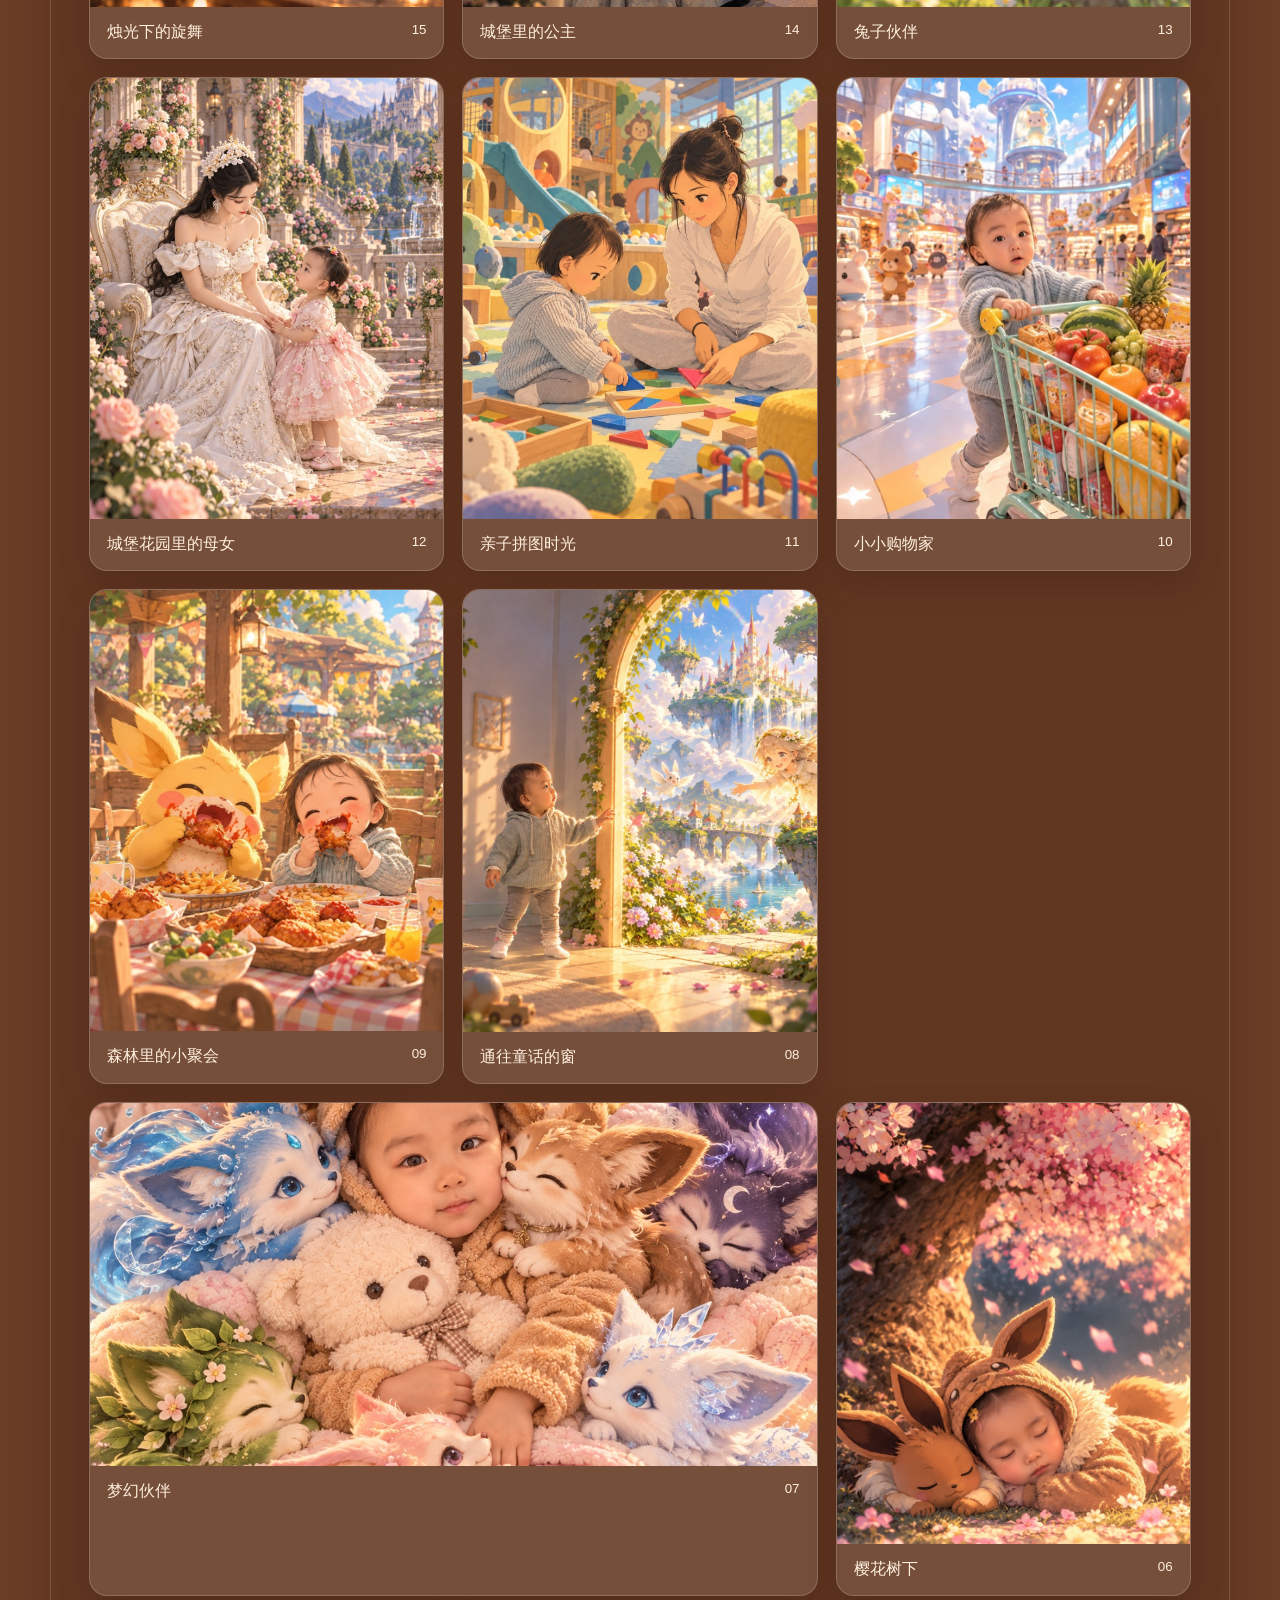
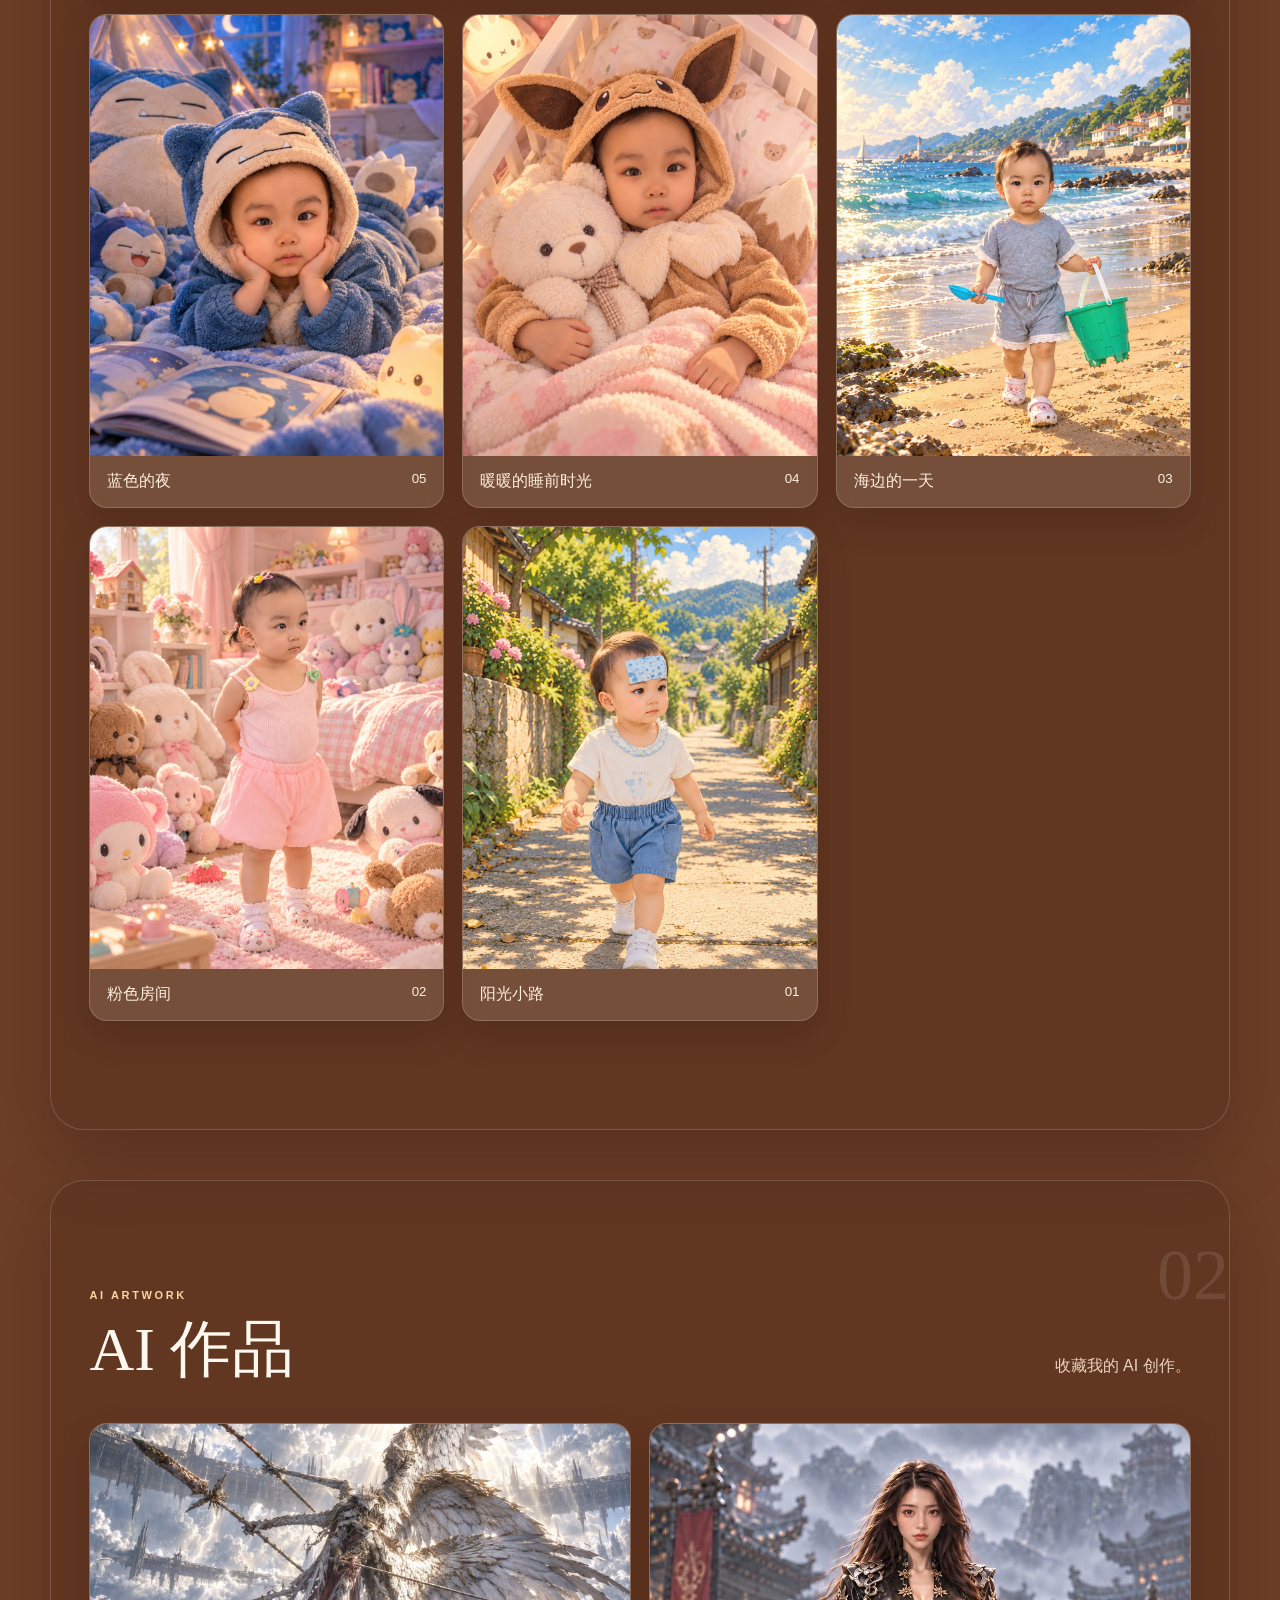
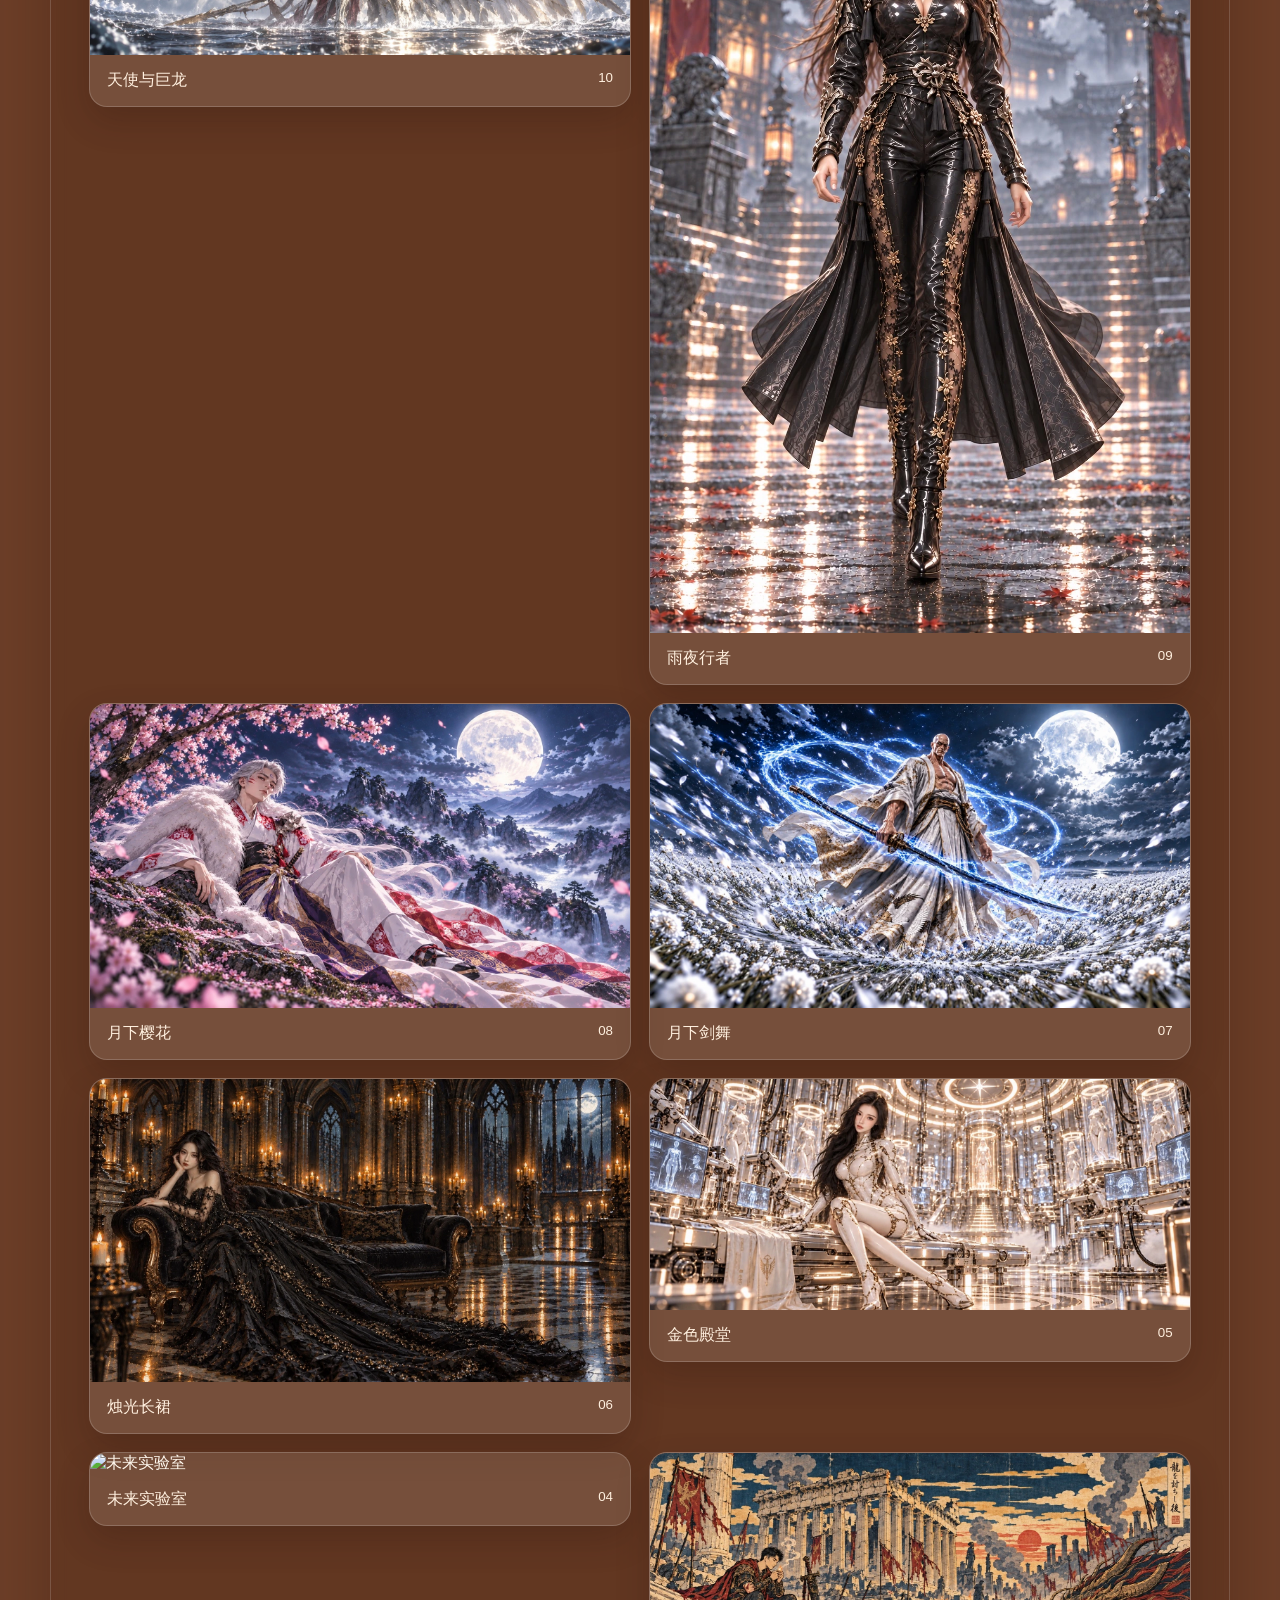
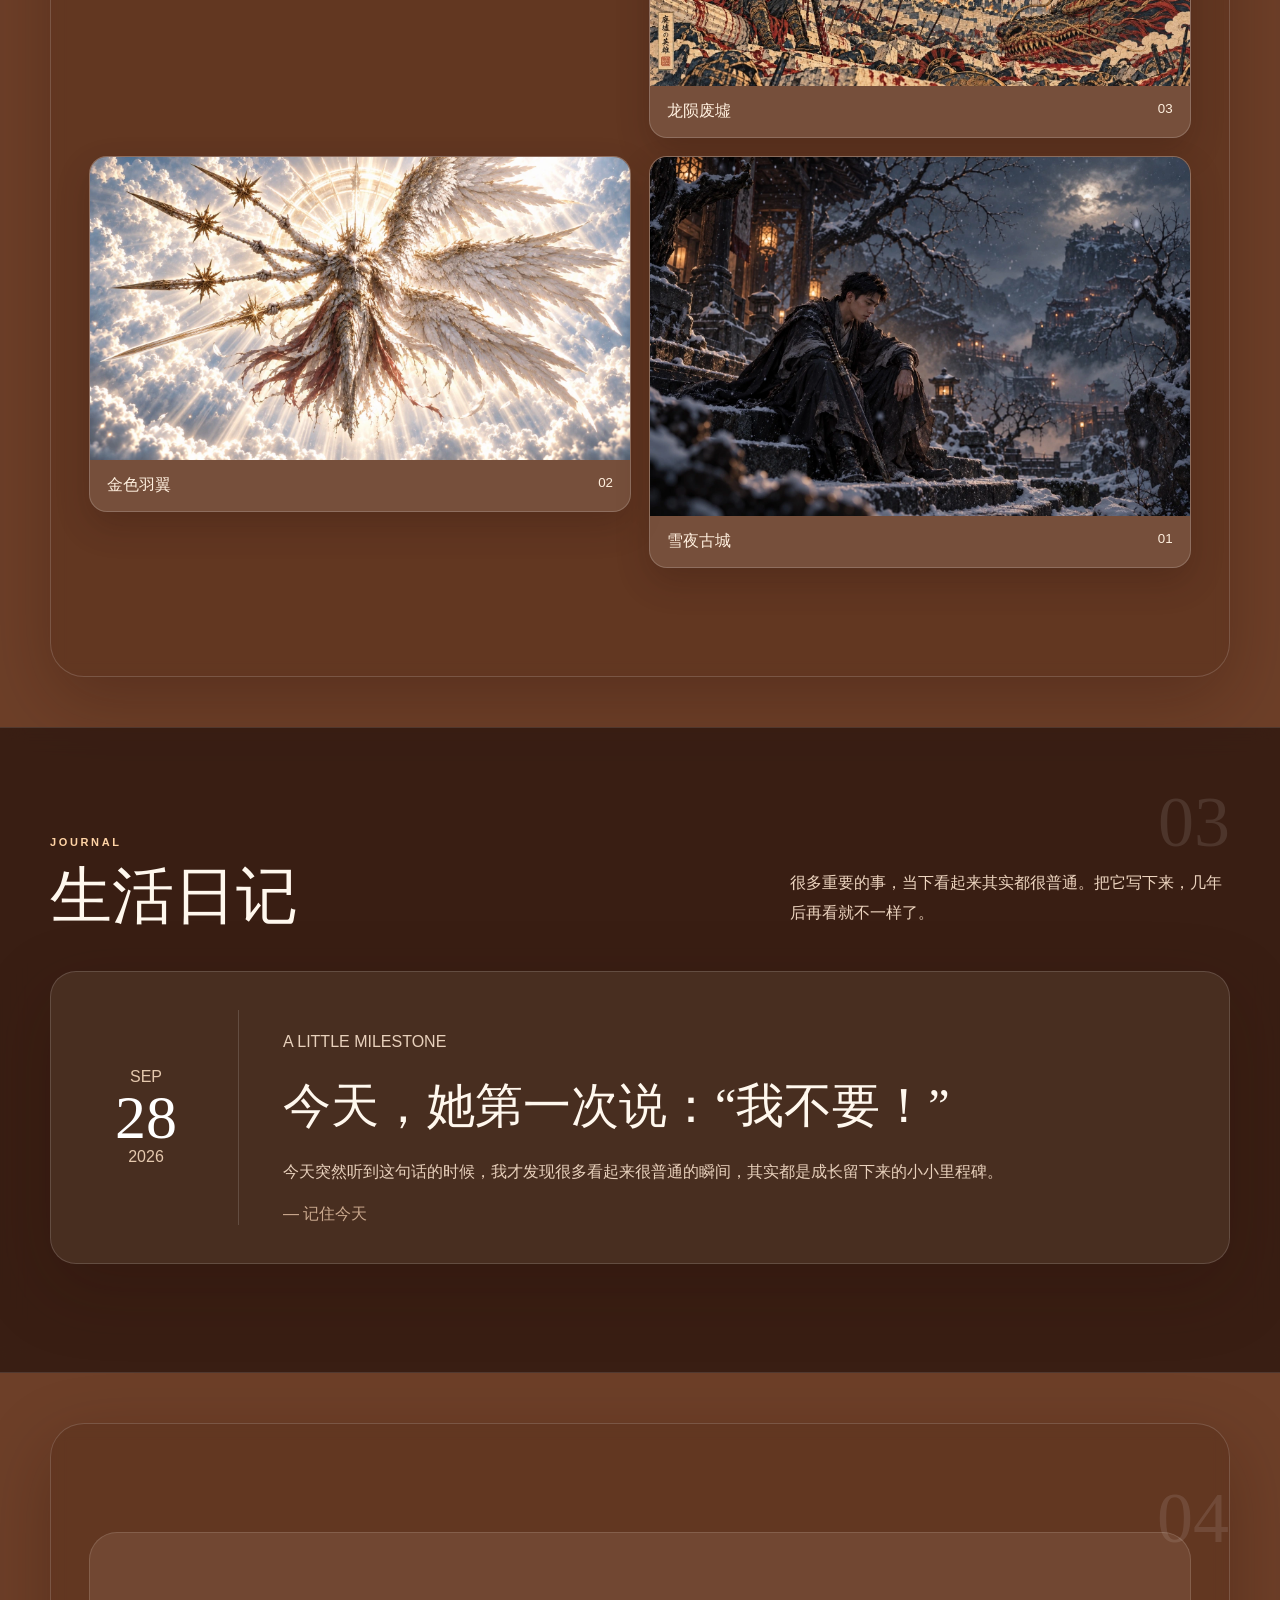
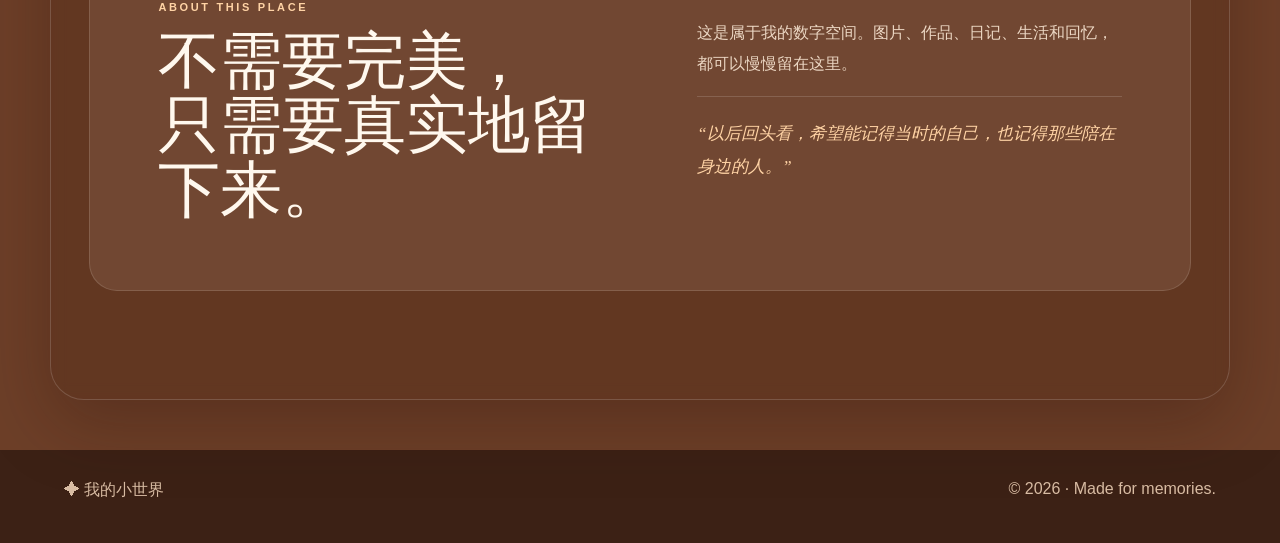
==== commit c21a18f4: "Publish ten AI artworks in separate full-image gallery" ====
--- a/index.html
+++ b/index.html
@@ -97,10 +97,19 @@
         </div>
         <p>收藏我的 AI 创作。</p>
       </div>
-      <div class="gallery-grid" aria-label="AI 作品相册"></div>
-      <div class="gallery-empty">
-        <p>第一幅作品，即将放在这里。</p>
+      <div class="gallery-grid" aria-label="AI 作品相册">
+        <figure class="photo-card"><div class="image-wrap"><img src="images/ai/2026-10-01-01.webp" alt="雪夜古城" width="1536" height="1024" loading="lazy"></div><figcaption><span>雪夜古城</span><small>01</small></figcaption></figure>
+        <figure class="photo-card"><div class="image-wrap"><img src="images/ai/2026-10-01-02.webp" alt="金色羽翼" width="1536" height="864" loading="lazy"></div><figcaption><span>金色羽翼</span><small>02</small></figcaption></figure>
+        <figure class="photo-card"><div class="image-wrap"><img src="images/ai/2026-10-01-03.webp" alt="龙陨废墟" width="1536" height="661" loading="lazy"></div><figcaption><span>龙陨废墟</span><small>03</small></figcaption></figure>
+        <figure class="photo-card"><div class="image-wrap"><img src="images/ai/2026-10-01-04.webp" alt="未来实验室" width="1536" height="864" loading="lazy"></div><figcaption><span>未来实验室</span><small>04</small></figcaption></figure>
+        <figure class="photo-card"><div class="image-wrap"><img src="images/ai/2026-10-01-05.webp" alt="金色殿堂" width="1536" height="658" loading="lazy"></div><figcaption><span>金色殿堂</span><small>05</small></figcaption></figure>
+        <figure class="photo-card"><div class="image-wrap"><img src="images/ai/2026-10-01-06.webp" alt="烛光长裙" width="1536" height="864" loading="lazy"></div><figcaption><span>烛光长裙</span><small>06</small></figcaption></figure>
+        <figure class="photo-card"><div class="image-wrap"><img src="images/ai/2026-10-01-07.webp" alt="月下剑舞" width="1536" height="864" loading="lazy"></div><figcaption><span>月下剑舞</span><small>07</small></figcaption></figure>
+        <figure class="photo-card"><div class="image-wrap"><img src="images/ai/2026-10-01-08.webp" alt="月下樱花" width="1536" height="864" loading="lazy"></div><figcaption><span>月下樱花</span><small>08</small></figcaption></figure>
+        <figure class="photo-card"><div class="image-wrap"><img src="images/ai/2026-10-01-09.webp" alt="雨夜行者" width="1024" height="1536" loading="lazy"></div><figcaption><span>雨夜行者</span><small>09</small></figcaption></figure>
+        <figure class="photo-card"><div class="image-wrap"><img src="images/ai/2026-10-01-10.webp" alt="天使与巨龙" width="1536" height="658" loading="lazy"></div><figcaption><span>天使与巨龙</span><small>10</small></figcaption></figure>
       </div>
+
     </section>
 
     <section id="journal" class="journal-section">
--- a/styles.css
+++ b/styles.css
@@ -86,3 +86,19 @@
   h1 em { display: inline-block; font-size: 1.18em; margin-top: 8px; }
 }
 .about-card h2 { text-wrap: balance; }
+
+/* Separate family memories and AI artwork. */
+.gallery-empty { padding: 48px 20px; text-align: center; border: 1px dashed rgba(255,255,255,.3); border-radius: 18px; color: var(--muted); }
+.gallery-empty p { margin: 0; font-size: 16px; line-height: 1.8; }
+.gallery-grid:has(.photo-card) + .gallery-empty { display: none; }
+@media (max-width: 640px) {
+  nav { flex-wrap: wrap; justify-content: flex-start; column-gap: 14px; font-size: 14px; }
+  html { scroll-padding-top: 150px; }
+}
+
+/* Show complete AI compositions without cropping. */
+#ai-gallery .gallery-grid { grid-template-columns: repeat(2, minmax(0, 1fr)); align-items: start; }
+#ai-gallery .photo-card { grid-column: auto; }
+#ai-gallery .photo-card img { height: auto; aspect-ratio: auto; object-fit: contain; }
+#ai-gallery .photo-card:hover img { transform: none; }
+@media (max-width: 640px) { #ai-gallery .gallery-grid { grid-template-columns: 1fr; } }
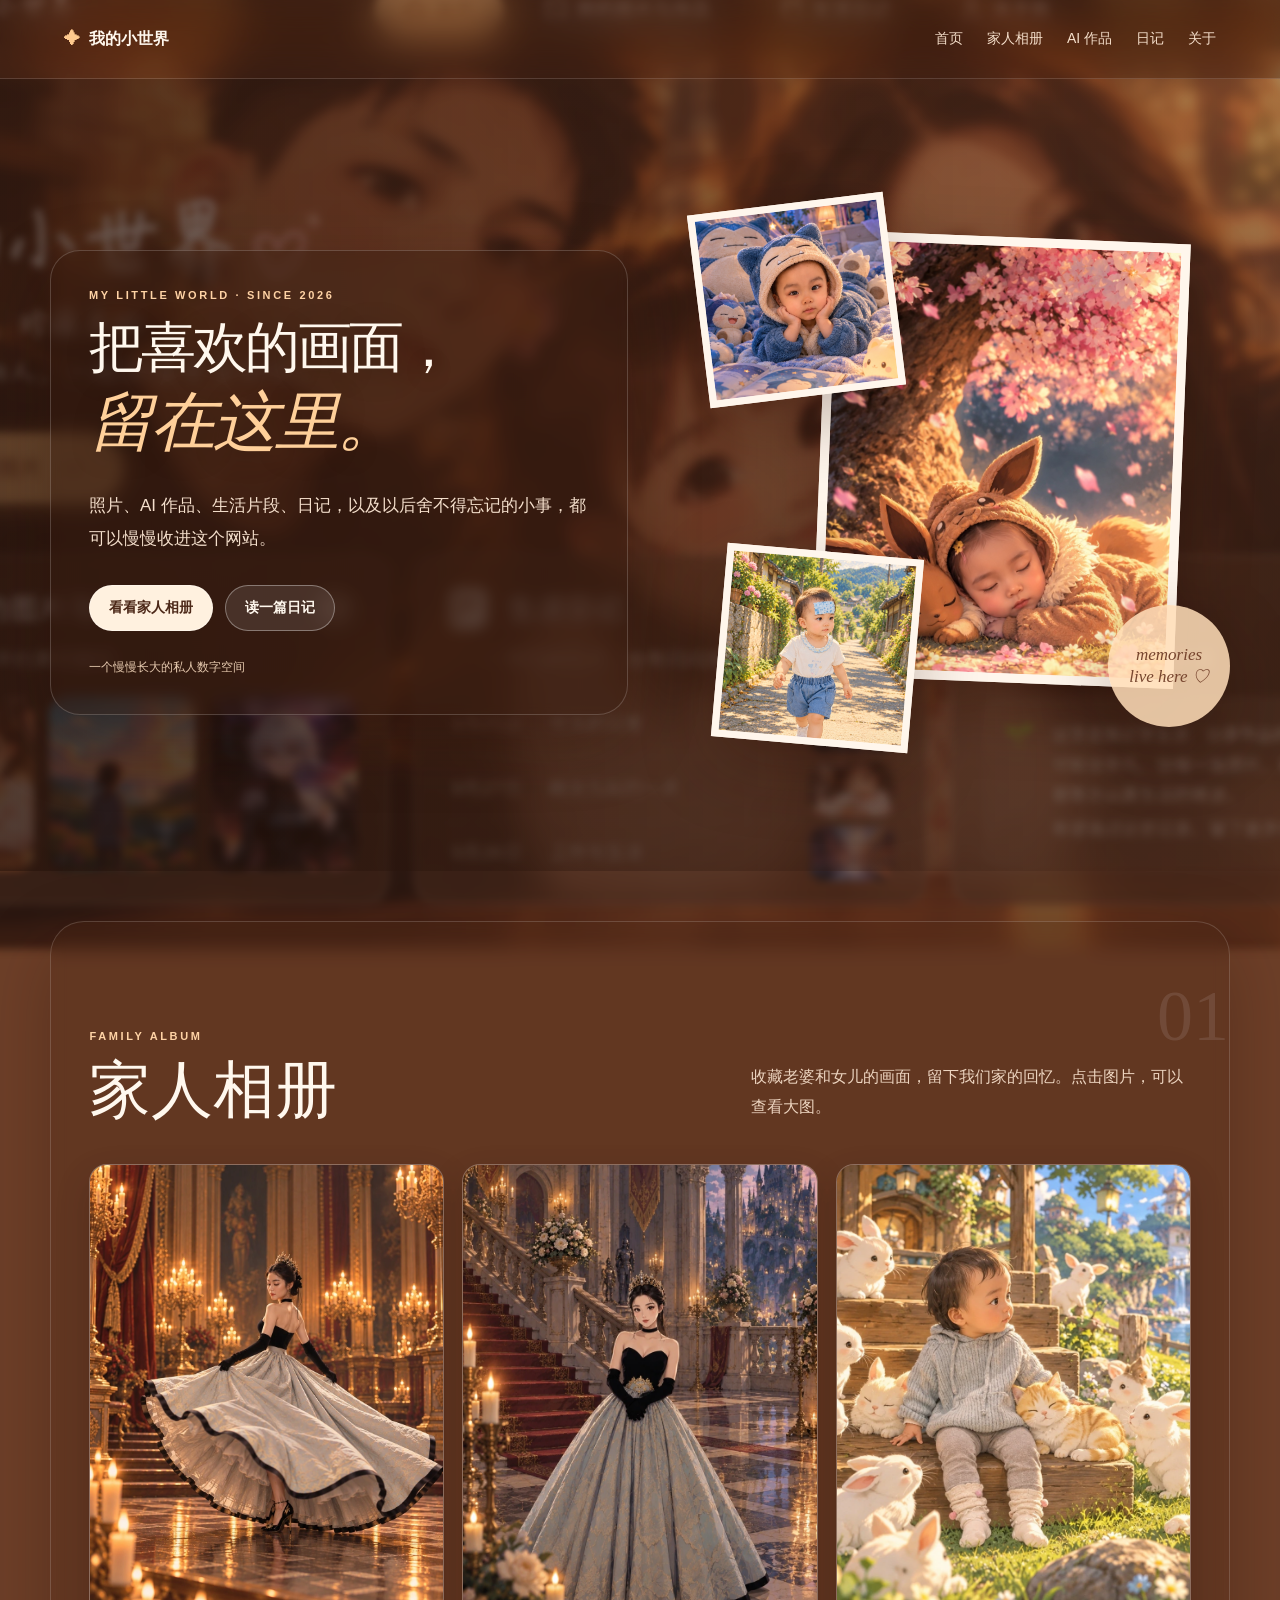
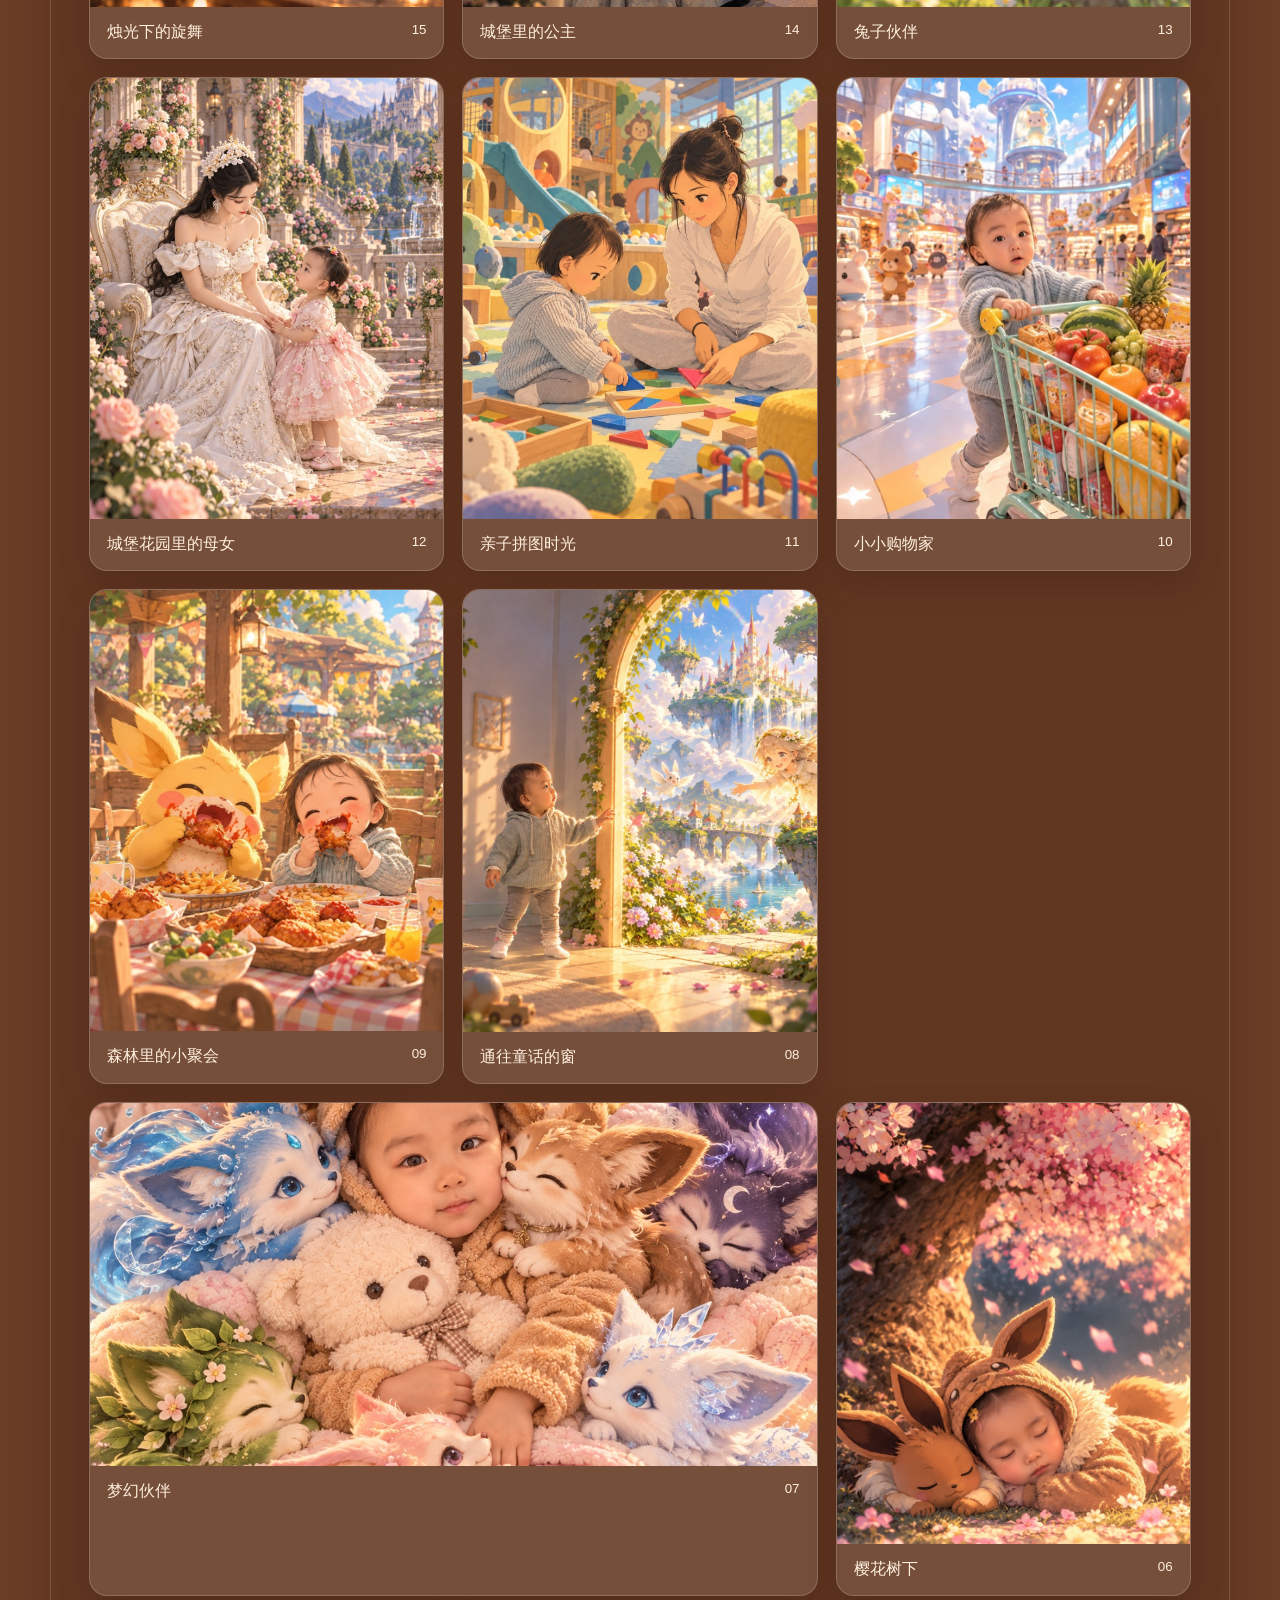
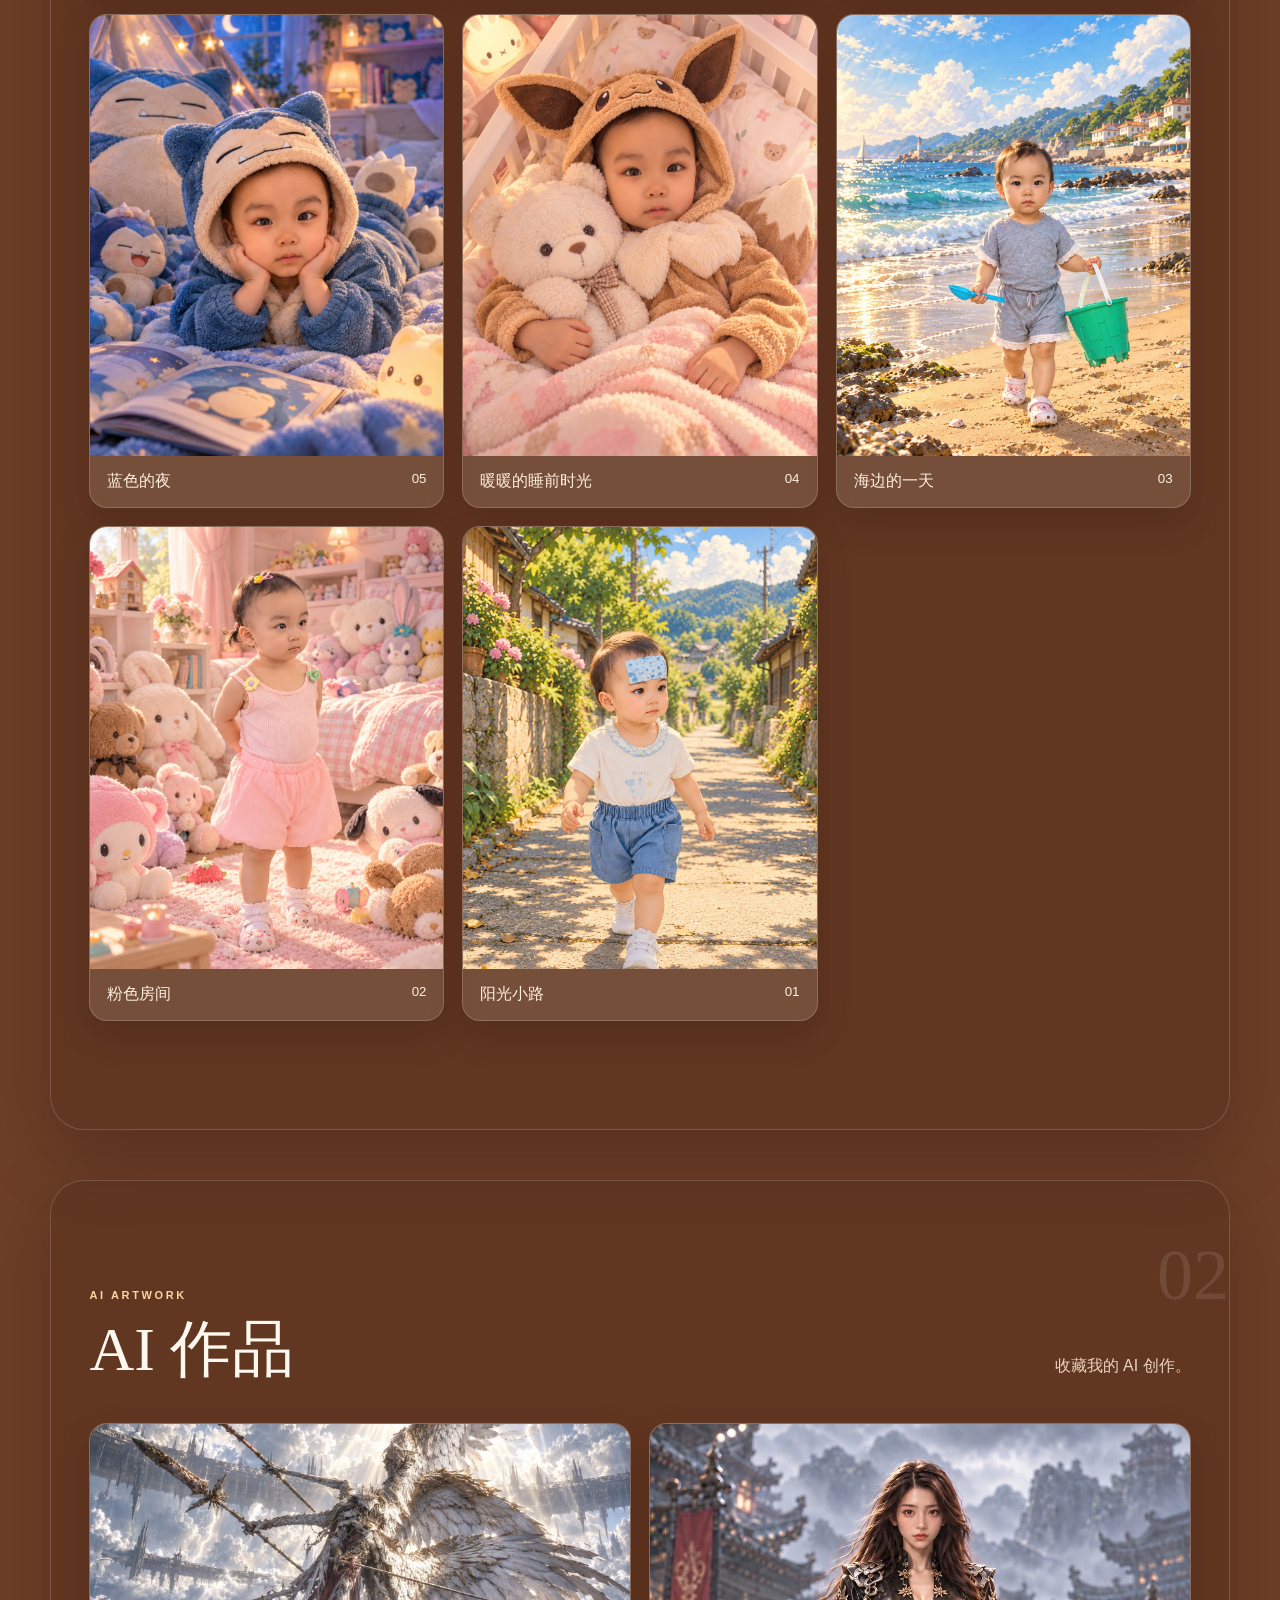
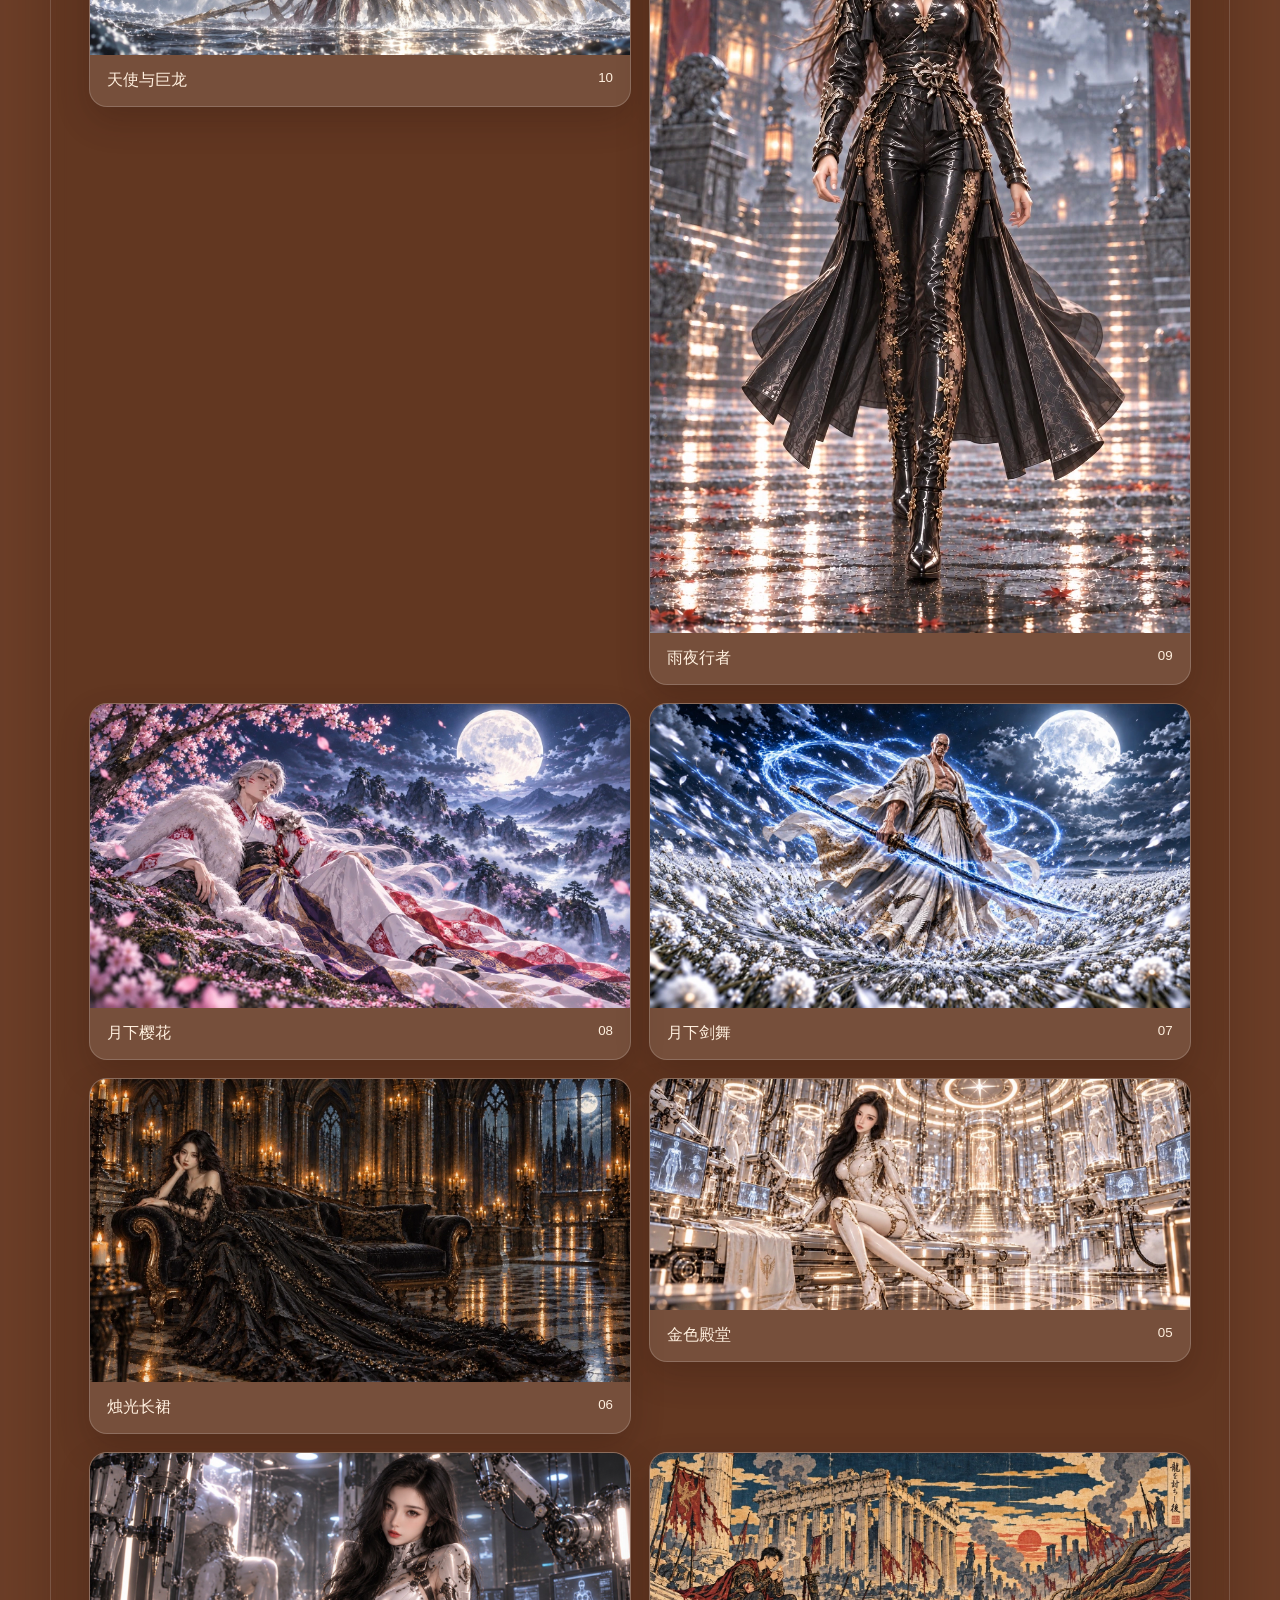
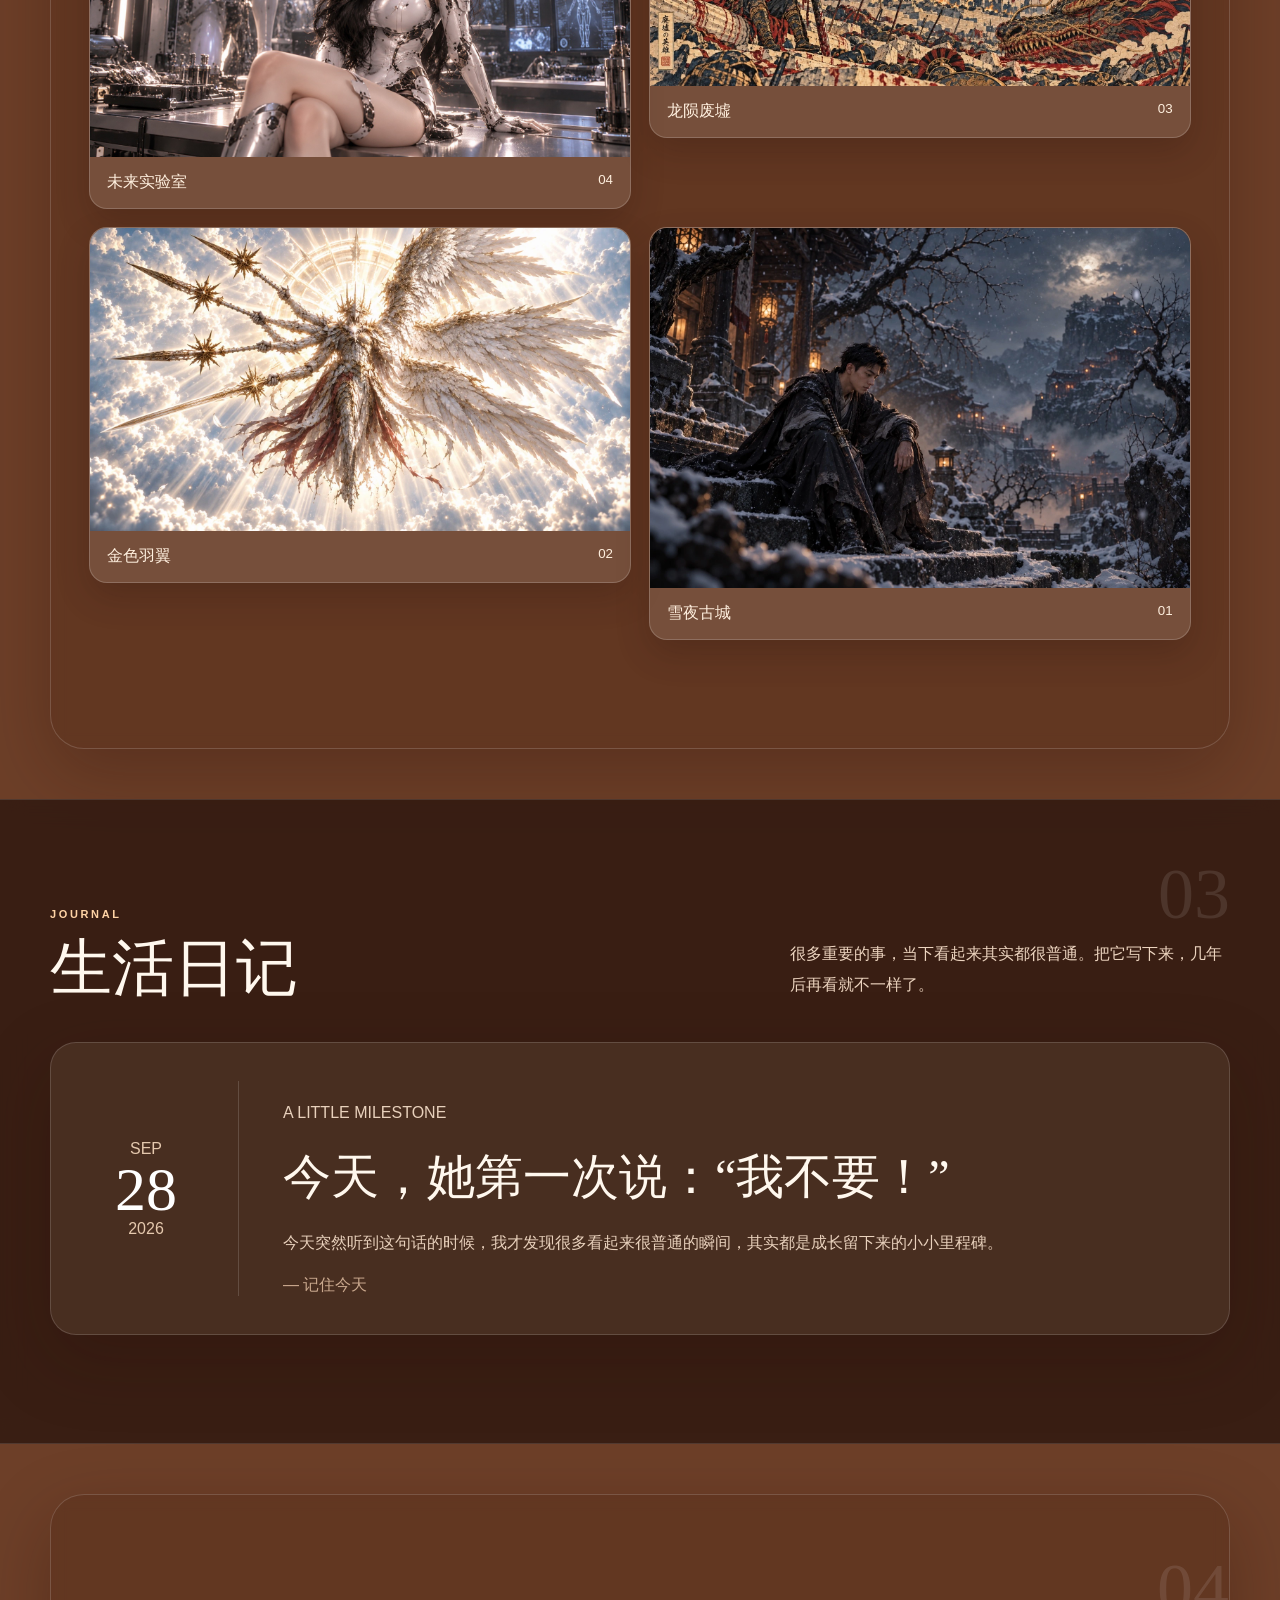
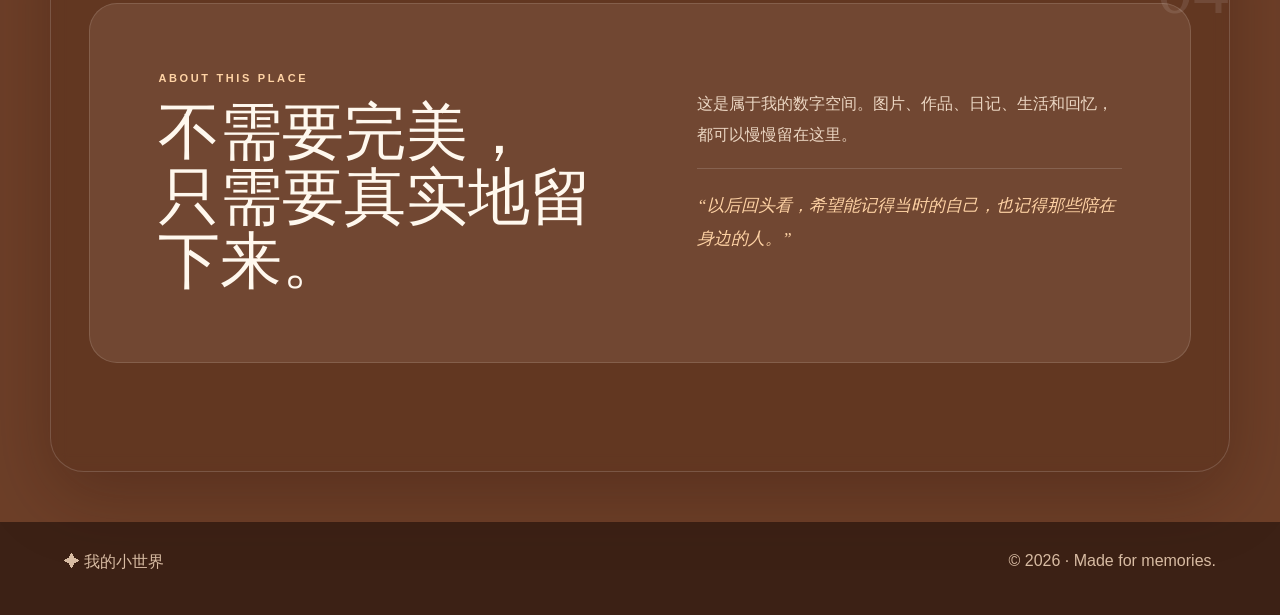
==== commit 3e5620ba: "Fix empty future laboratory image with verified JPEG" ====
--- a/index.html
+++ b/index.html
@@ -101,7 +101,7 @@
         <figure class="photo-card"><div class="image-wrap"><img src="images/ai/2026-10-01-01.webp" alt="雪夜古城" width="1536" height="1024" loading="lazy"></div><figcaption><span>雪夜古城</span><small>01</small></figcaption></figure>
         <figure class="photo-card"><div class="image-wrap"><img src="images/ai/2026-10-01-02.webp" alt="金色羽翼" width="1536" height="864" loading="lazy"></div><figcaption><span>金色羽翼</span><small>02</small></figcaption></figure>
         <figure class="photo-card"><div class="image-wrap"><img src="images/ai/2026-10-01-03.webp" alt="龙陨废墟" width="1536" height="661" loading="lazy"></div><figcaption><span>龙陨废墟</span><small>03</small></figcaption></figure>
-        <figure class="photo-card"><div class="image-wrap"><img src="images/ai/2026-10-01-04.webp" alt="未来实验室" width="1536" height="864" loading="lazy"></div><figcaption><span>未来实验室</span><small>04</small></figcaption></figure>
+        <figure class="photo-card"><div class="image-wrap"><img src="images/ai/future-laboratory-v2.jpg" alt="未来实验室" width="1536" height="864" loading="lazy"></div><figcaption><span>未来实验室</span><small>04</small></figcaption></figure>
         <figure class="photo-card"><div class="image-wrap"><img src="images/ai/2026-10-01-05.webp" alt="金色殿堂" width="1536" height="658" loading="lazy"></div><figcaption><span>金色殿堂</span><small>05</small></figcaption></figure>
         <figure class="photo-card"><div class="image-wrap"><img src="images/ai/2026-10-01-06.webp" alt="烛光长裙" width="1536" height="864" loading="lazy"></div><figcaption><span>烛光长裙</span><small>06</small></figcaption></figure>
         <figure class="photo-card"><div class="image-wrap"><img src="images/ai/2026-10-01-07.webp" alt="月下剑舞" width="1536" height="864" loading="lazy"></div><figcaption><span>月下剑舞</span><small>07</small></figcaption></figure>
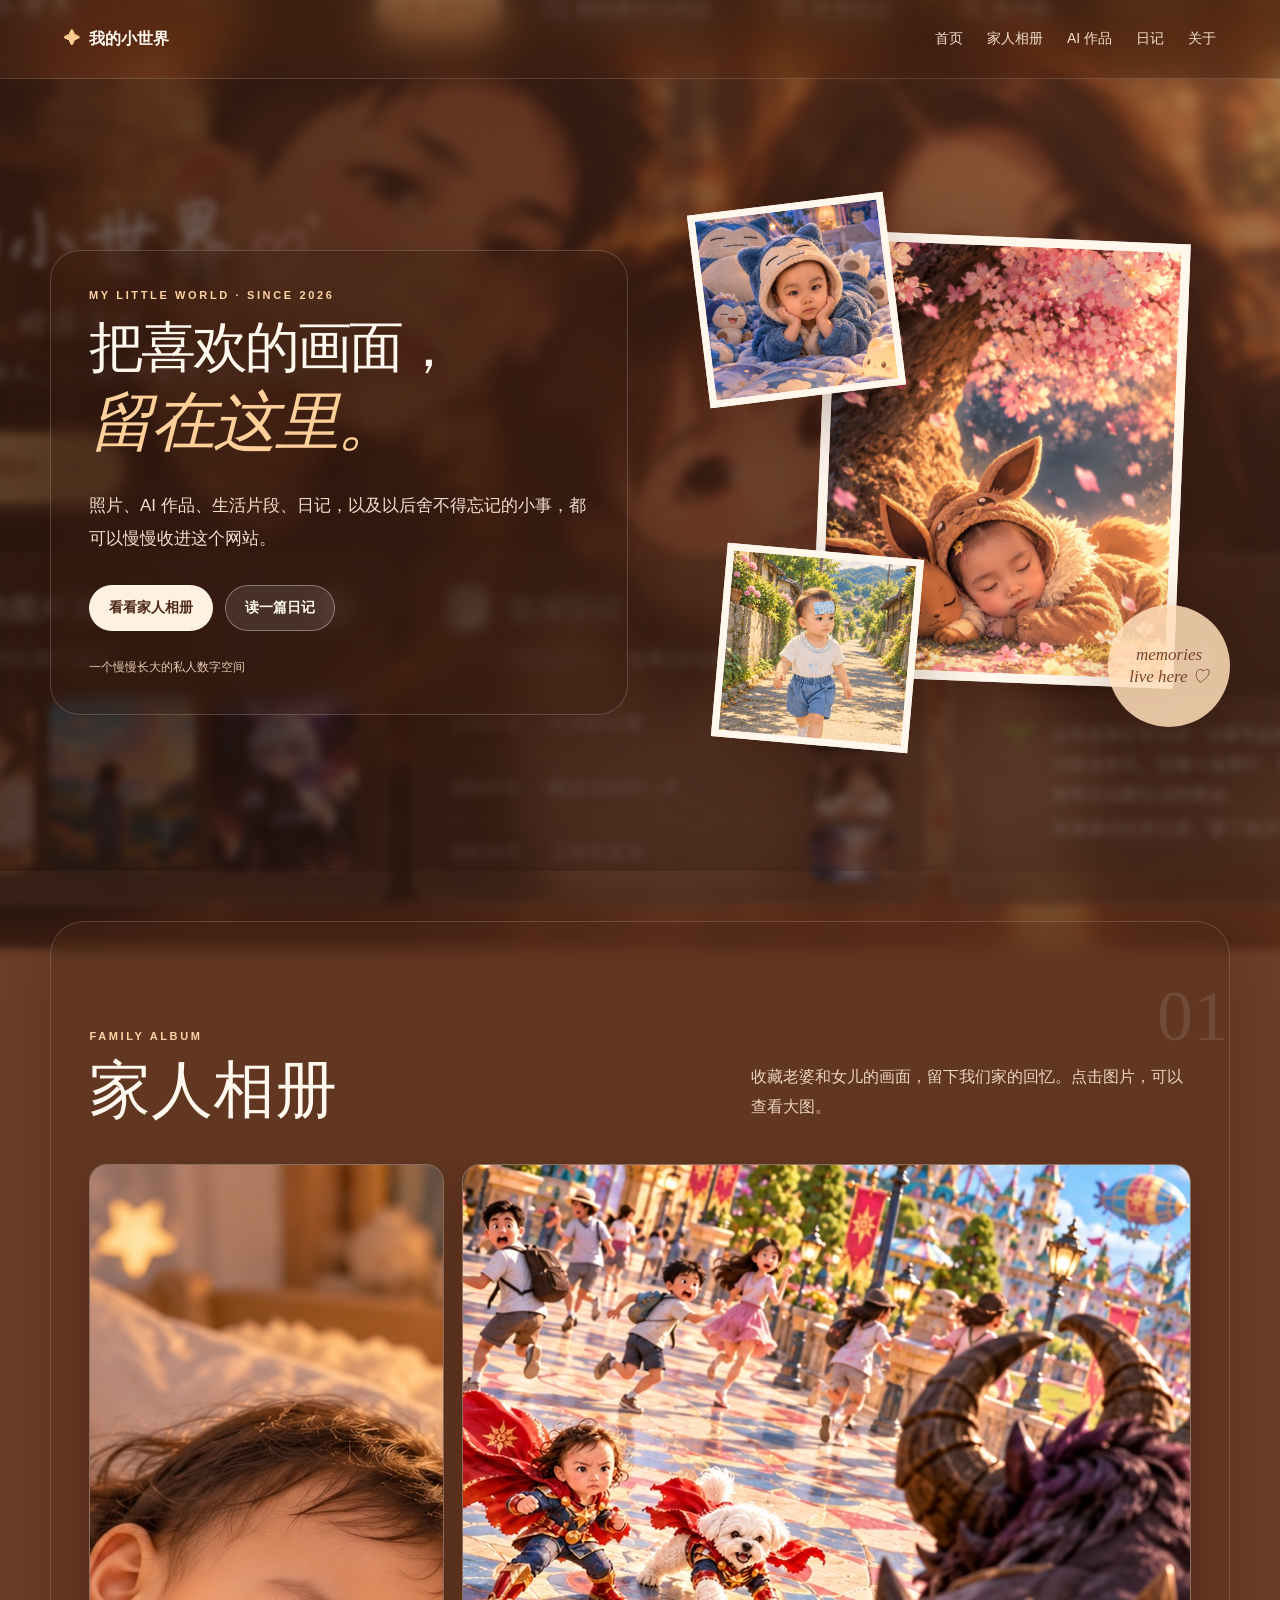
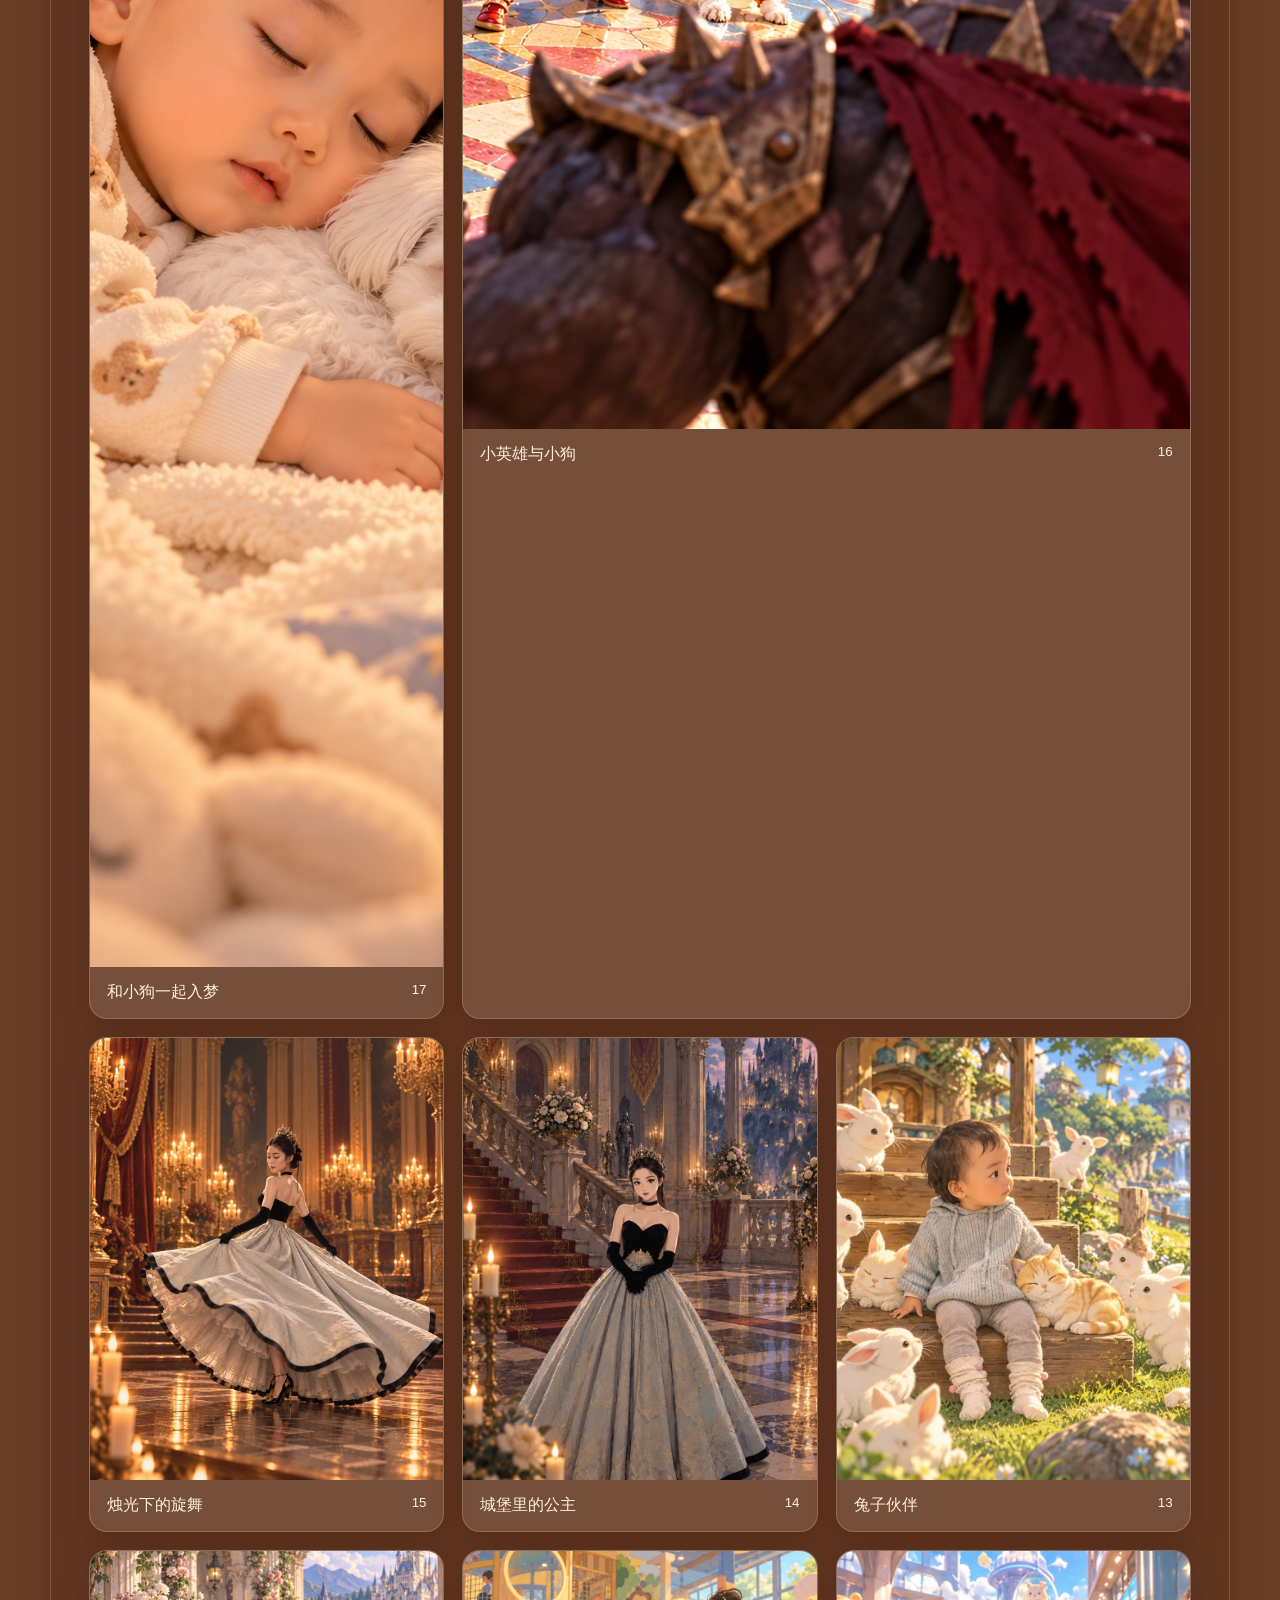
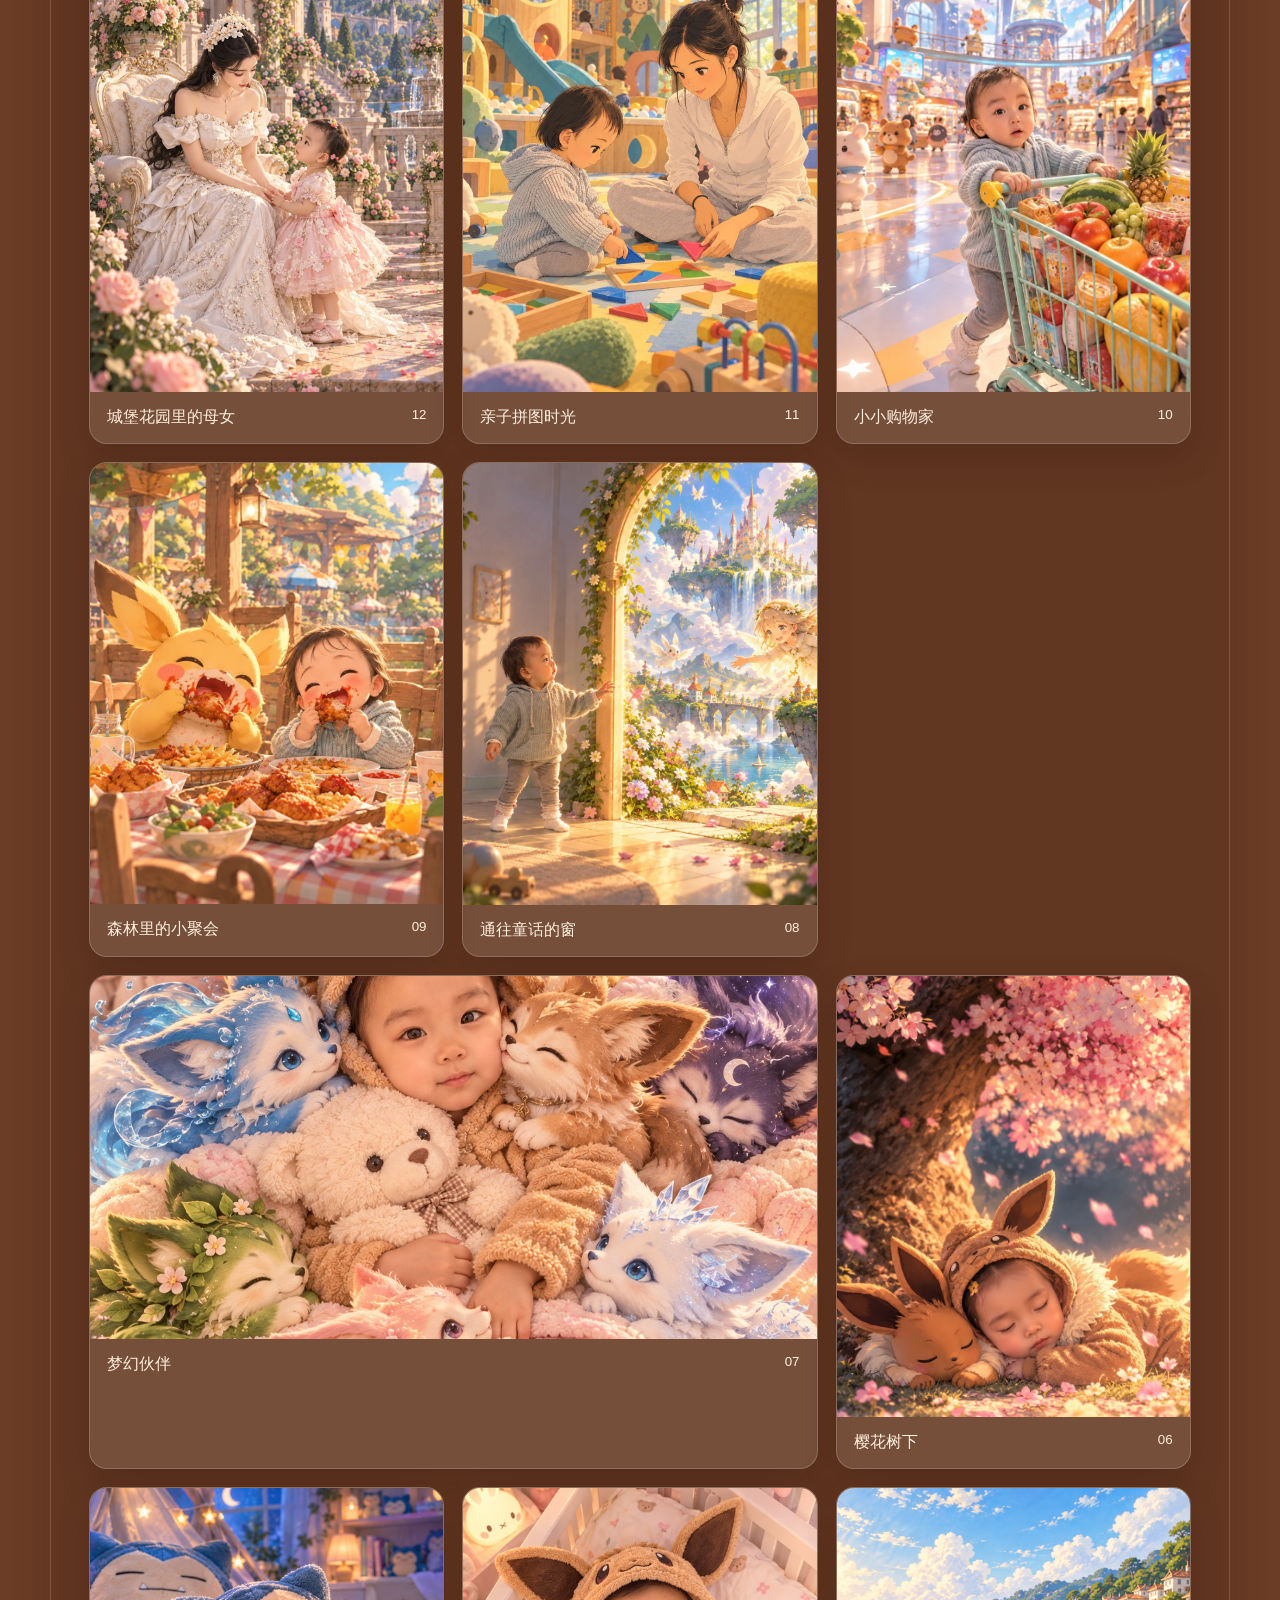
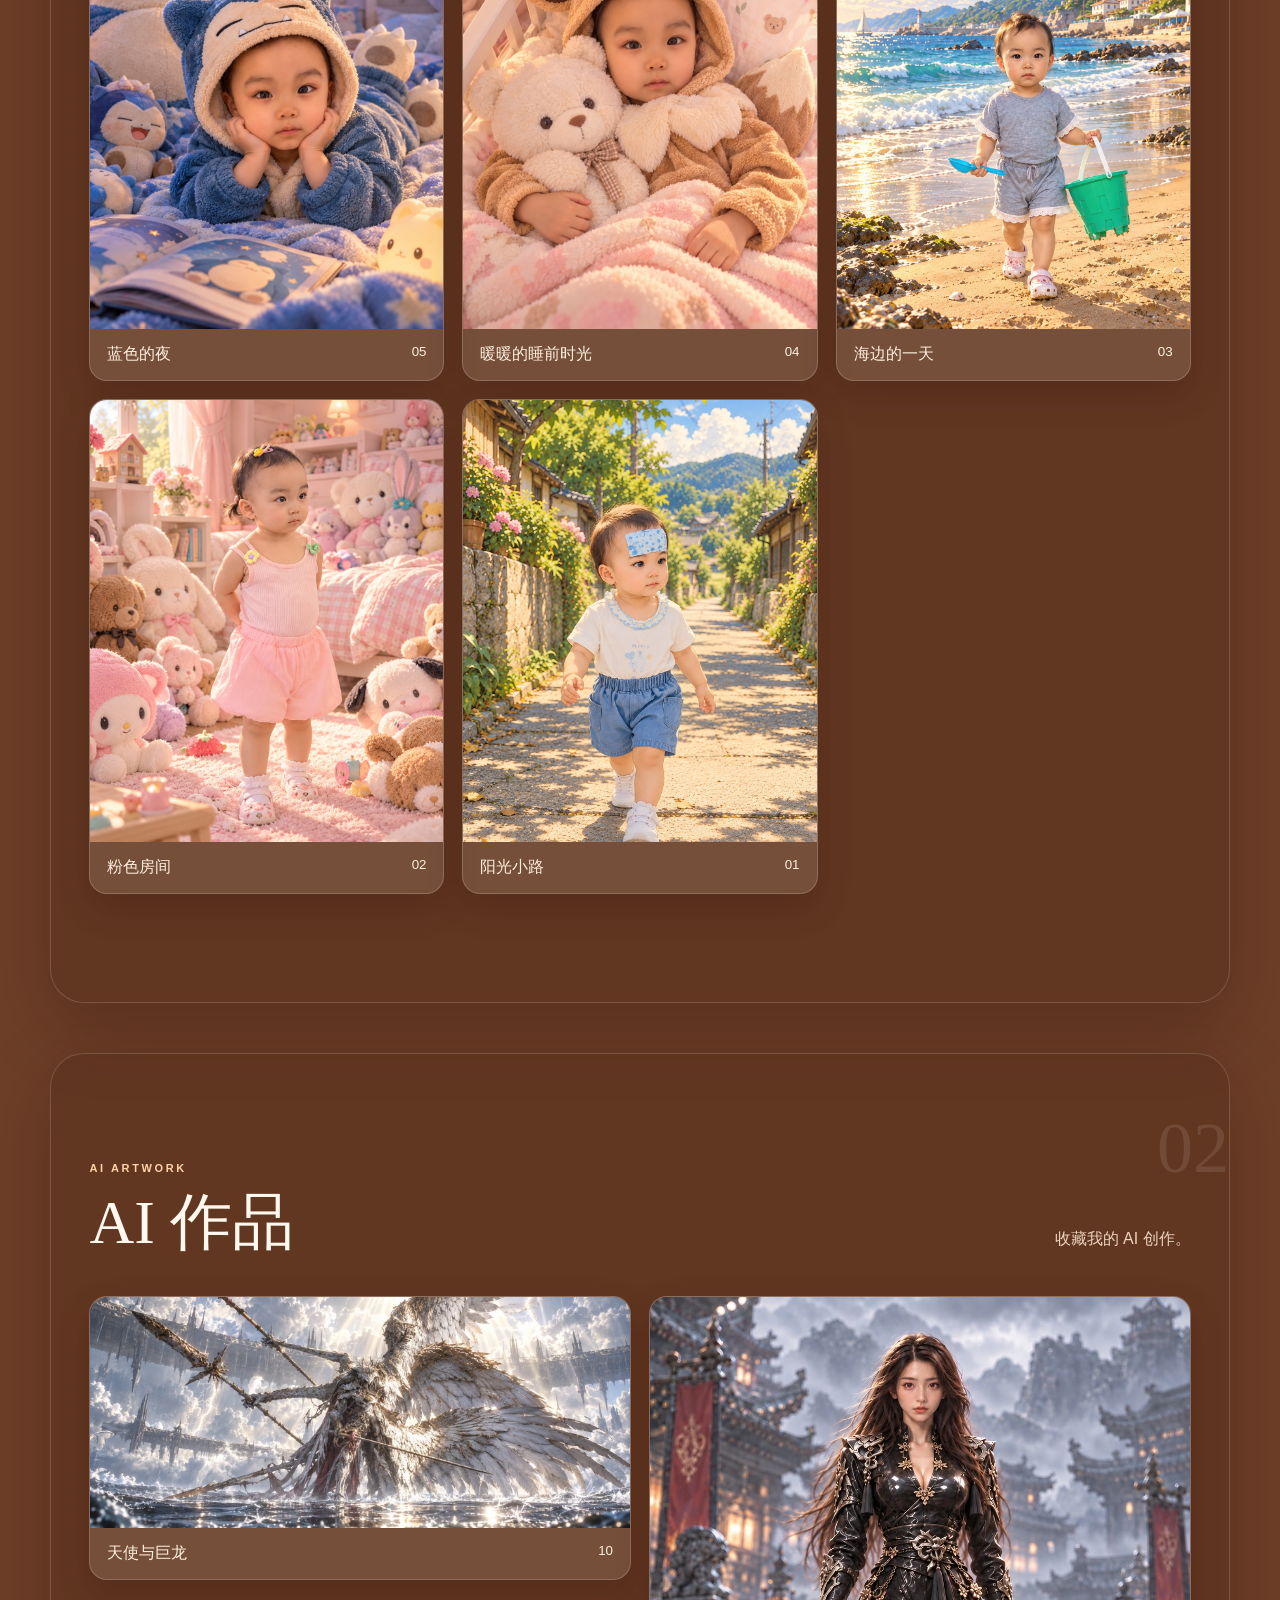
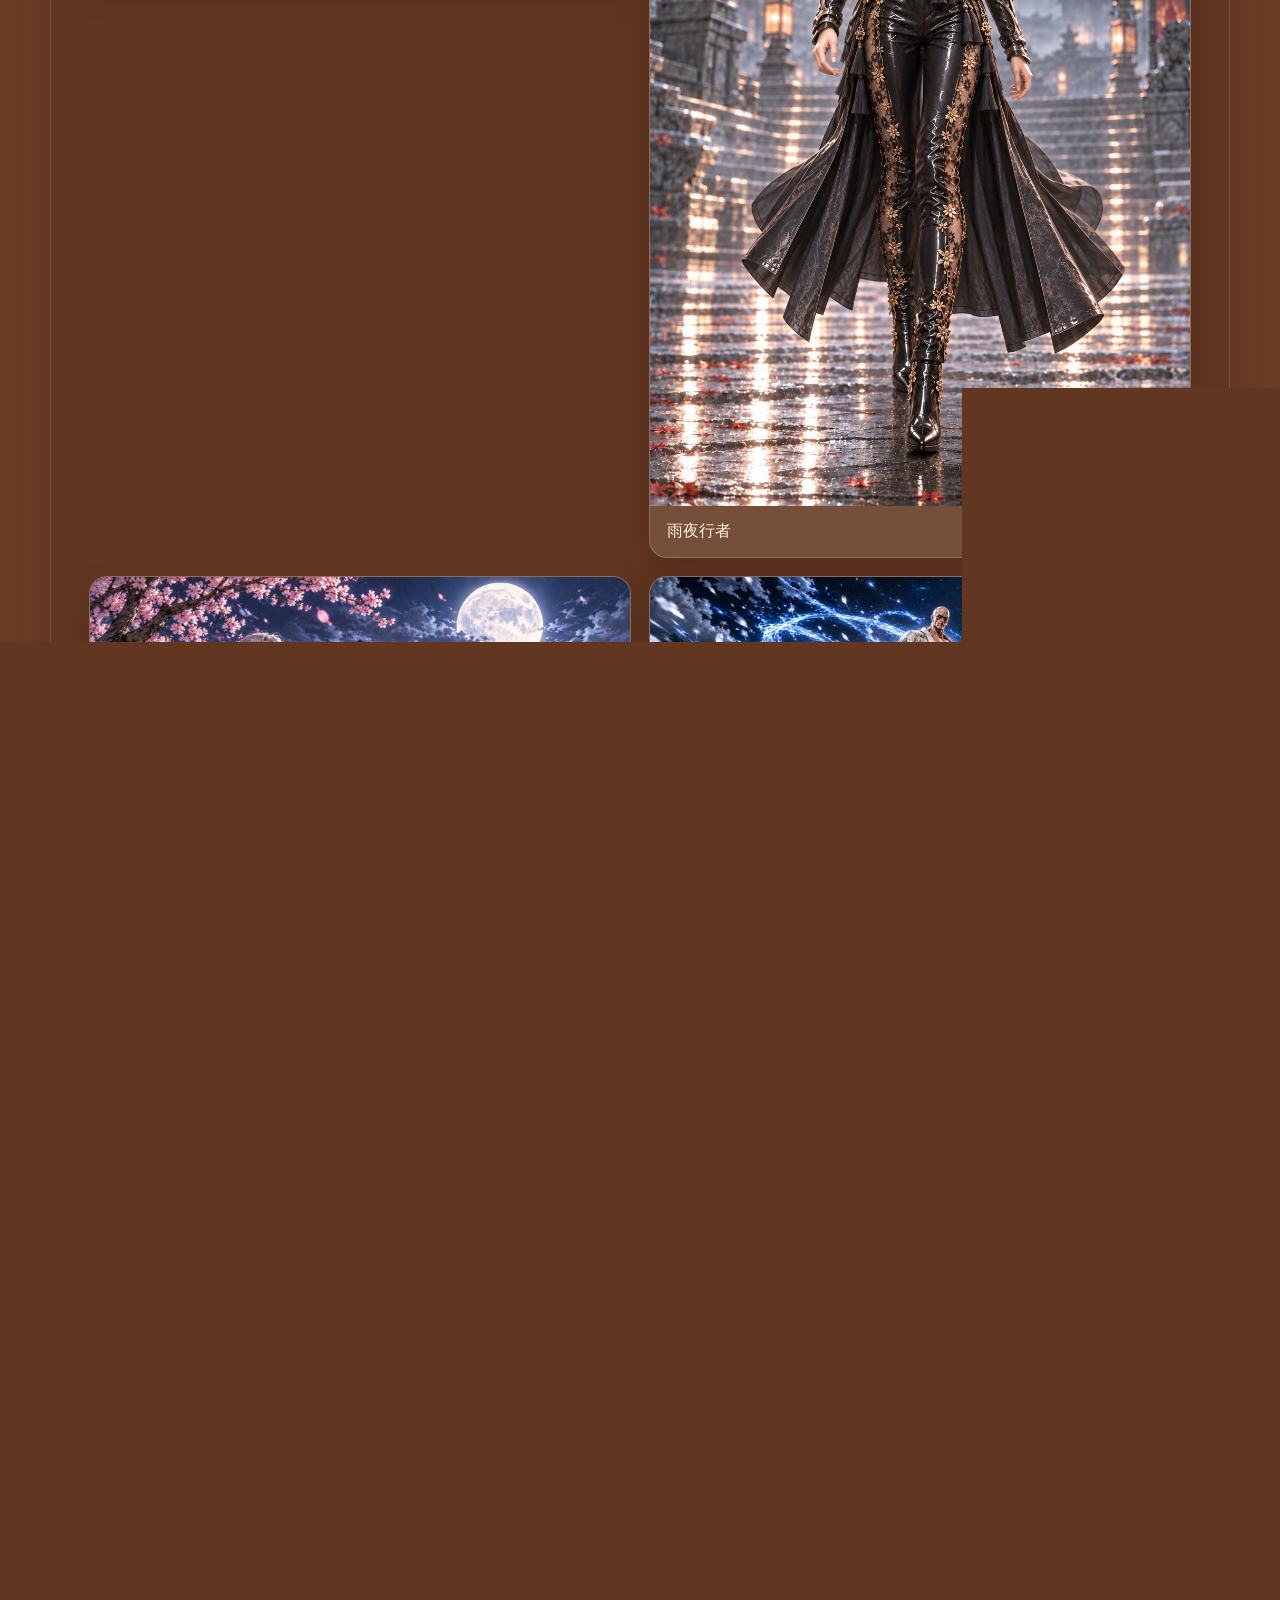
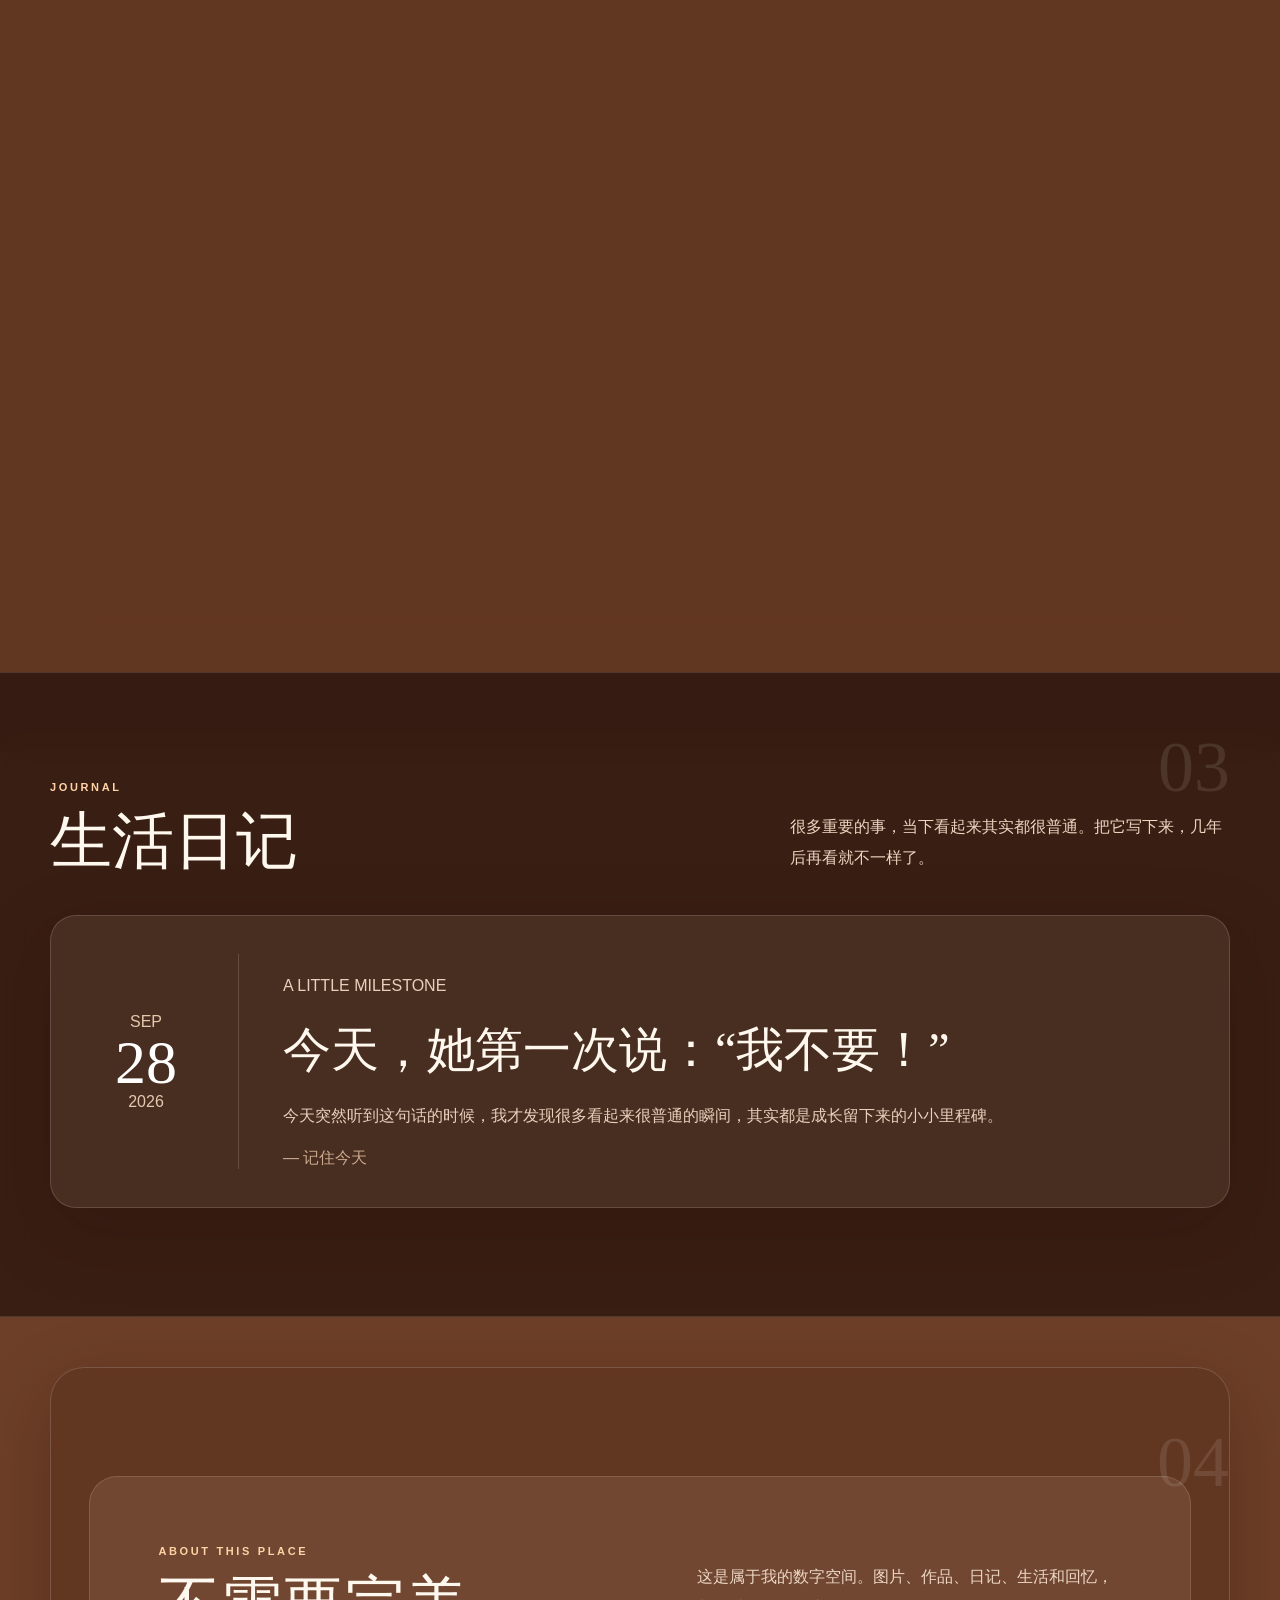
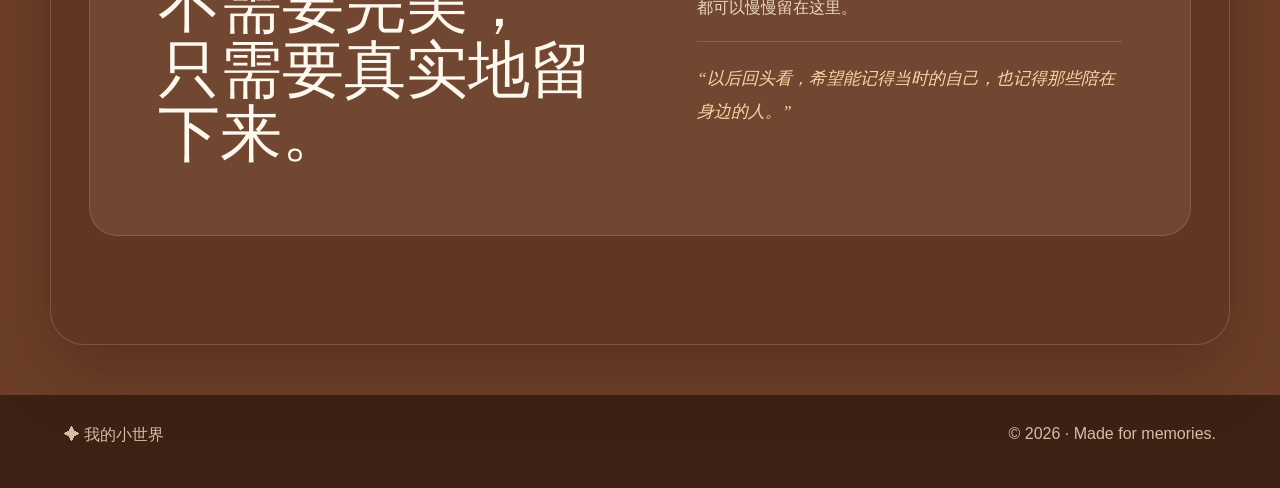
==== commit 4a44a6b6: "Add two daughter and puppy images to family album" ====
--- a/index.html
+++ b/index.html
@@ -85,6 +85,8 @@
         <figure class="photo-card"><div class="image-wrap"><img src="images/rabbit-friends.webp" alt="兔子伙伴" loading="lazy"></div><figcaption><span>兔子伙伴</span><small>13</small></figcaption></figure>
         <figure class="photo-card"><div class="image-wrap"><img src="images/castle-princess.webp" alt="城堡里的公主" loading="lazy"></div><figcaption><span>城堡里的公主</span><small>14</small></figcaption></figure>
         <figure class="photo-card"><div class="image-wrap"><img src="images/candlelight-dance.webp" alt="烛光下的旋舞" loading="lazy"></div><figcaption><span>烛光下的旋舞</span><small>15</small></figcaption></figure>
+        <figure class="photo-card wide"><div class="image-wrap"><img src="images/little-hero-and-puppy.jpg" alt="小英雄与小狗" width="1536" height="864" loading="lazy"></div><figcaption><span>小英雄与小狗</span><small>16</small></figcaption></figure>
+        <figure class="photo-card"><div class="image-wrap"><img src="images/sleeping-with-puppy.jpg" alt="和小狗一起入梦" width="1122" height="1402" loading="lazy"></div><figcaption><span>和小狗一起入梦</span><small>17</small></figcaption></figure>
       </div>
     </section>
 
